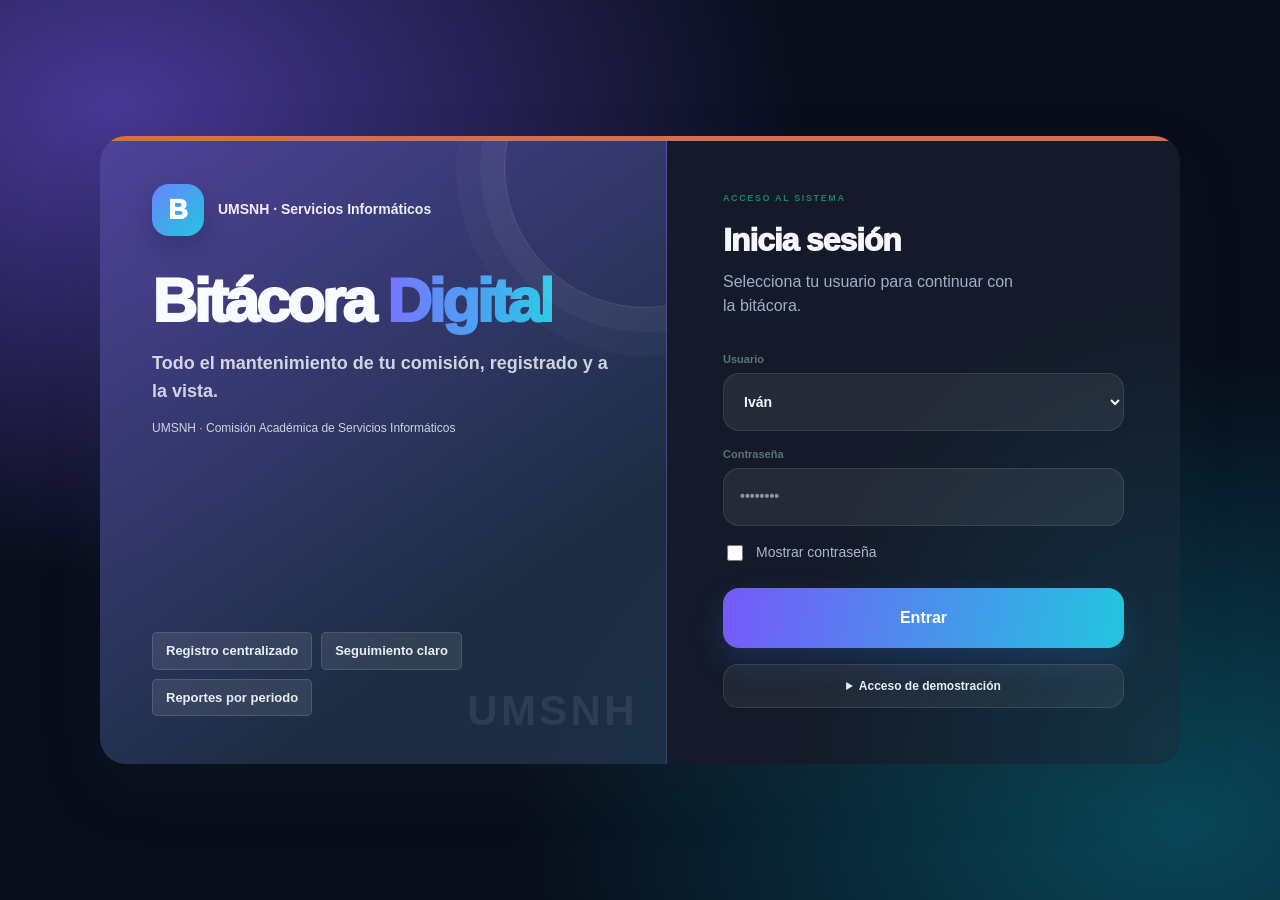
==== index.html @ b4c27573 "Redesign the full mobile dashboard experience Co-authored-by: Copilot <223556219+Copilot@users.norep" ====
<!doctype html>
<html lang="es">
<head>
  <meta charset="utf-8" />
  <meta name="viewport" content="width=device-width, initial-scale=1" />
  <title>Bitácora Digital | Mantenimiento UMSNH</title>
  <meta name="description" content="Registro y seguimiento de actividades de mantenimiento de la UMSNH." />
  <meta name="theme-color" content="#eaf4fc" />
  <link rel="stylesheet" href="./css/simple.css?v=57" />
  <link rel="stylesheet" href="./css/final-ui.css?v=8" />
  <link rel="stylesheet" href="./css/premium-dashboard.css?v=2" />
  <link rel="stylesheet" href="./css/reference-design.css?v=10" />
</head>
<body>
  <a class="skip" href="#main">Saltar al contenido</a>

  <!-- Login simple (local) -->
  <section class="login" id="login" hidden>
    <div class="login-card">
      <div class="login-side">
        <div class="login-brand">
          <span class="login-mark" aria-hidden="true">B</span>
          <span>UMSNH · Servicios Informáticos</span>
        </div>
        <div class="login-title">Bitácora <span>Digital</span></div>
        <div class="login-subtitle">Todo el mantenimiento de tu comisión, registrado y a la vista.</div>
        <div class="login-subnote">UMSNH · Comisión Académica de Servicios Informáticos</div>

        <div class="login-chips" aria-label="Funciones principales">
          <span class="chip">Registro centralizado</span>
          <span class="chip">Seguimiento claro</span>
          <span class="chip">Reportes por periodo</span>
        </div>
        <span class="visually-hidden" id="login-now">—</span>
      </div>

      <div class="login-main">
        <div class="login-main-kicker">Acceso al sistema</div>
        <div class="login-main-title">Inicia sesión</div>
        <div class="login-main-sub">Selecciona tu usuario para continuar con la bitácora.</div>

        <form id="login-form" class="login-form">
          <label class="field">
            <span>Usuario</span>
            <select id="login-user" required>
              <option value="ivan">Iván</option>
              <option value="kevin">Kevin</option>
            </select>
          </label>

          <label class="field">
            <span>Contraseña</span>
            <input type="password" id="login-pass" placeholder="••••••••" required />
          </label>

          <label class="check">
            <input type="checkbox" id="login-show-pass" />
            <span>Mostrar contraseña</span>
          </label>

          <button class="btn" type="submit">Entrar</button>

          <details class="login-hint">
            <summary>Acceso de demostración</summary>
            <div>Contraseña: <code>123456789</code></div>
          </details>
        </form>
      </div>
    </div>
  </section>

  <div id="app" hidden>
    <header class="topbar">
      <div class="topbar-inner">
        <div class="brand">
          <div class="brand-logos--bar" aria-hidden="true">
            <img class="brand-logo brand-logo--umich" src="./assets/logo_umich.png" alt="" />
            <img class="brand-logo brand-logo--fcca" src="./assets/logo_fcca.png" alt="" />
          </div>
          <div class="brand-text">
            <div class="brand-kicker">PLATAFORMA DE SERVICIOS</div>
            <div class="title">Sistema de Bitácora Digital</div>
            <div class="subtitle">UMSNH - Comisión Académica de Servicios Informáticos · FCCA</div>
            <div class="profileline" id="profileline" hidden></div>
          </div>
        </div>

        <nav class="topnav" aria-label="Navegación">
          <button class="navlink is-active" type="button" id="btn-home"><span class="nav-icon" aria-hidden="true">▦</span><span>Dashboard</span></button>
          <button class="navlink" type="button" id="btn-profile"><span class="nav-icon" aria-hidden="true">◉</span><span>Perfil</span></button>
          <button class="navlink" type="button" id="btn-events"><span class="nav-icon" aria-hidden="true">◷</span><span>Eventos</span></button>
        </nav>

        <div class="top-actions">
          <div class="usermenu" id="usermenu" hidden>
            <button class="userchip" type="button" id="userchip" aria-haspopup="true" aria-expanded="false">
              <span class="userchip-dot" aria-hidden="true"></span>
              <span id="username">Usuario</span>
              <span class="userchip-caret" aria-hidden="true">▾</span>
            </button>
            <div class="usermenu-menu" id="usermenu-menu" hidden>
              <div class="usermenu-title" id="usermenu-title">—</div>
              <div class="usermenu-meta" id="usermenu-meta">—</div>
              <button class="btn btn-ghost reports-item" type="button" id="btn-logout">Cerrar sesión</button>
            </div>
          </div>
        </div>
      </div>
    </header>

    <main id="main" class="container">
      <!-- Encabezado para impresión -->
      <section class="print-header" id="print-header" hidden aria-hidden="true"></section>
      <section class="print-footer" id="print-footer" hidden aria-hidden="true"></section>

      <section class="panel">
        <div class="panel-head">
          <div class="section-heading">
            <div>
              <div class="eyebrow">Control de mantenimiento</div>
              <h1 class="section-title">Actividades registradas</h1>
            </div>
            <div class="section-note">Filtra, consulta y prepara tus reportes</div>
          </div>
          <div class="filters filters-compact" aria-label="Filtros de fecha y búsqueda">
            <label class="field">
              <span>Período</span>
              <input type="month" id="filter-month" />
            </label>
            <label class="field">
              <span>Desde</span>
              <input type="date" id="filter-start" />
            </label>
            <label class="field">
              <span>Hasta</span>
              <input type="date" id="filter-end" />
            </label>
            <label class="field field-wide">
              <span>Buscar</span>
              <input type="search" id="filter-q" placeholder="Actividad, equipo, ubicación..." title="Atajo: Ctrl/Cmd + K" />
            </label>
          </div>

          <div class="filter-row">
            <div class="tabs" role="tablist" aria-label="Filtros por estado">
              <button class="tab is-active" type="button" data-status="">
                Todas <span class="tab-count" id="count-all">0</span>
              </button>
              <button class="tab" type="button" data-status="pendiente">
                Pendientes <span class="tab-count" id="count-pend">0</span>
              </button>
              <button class="tab" type="button" data-status="completado">
                Realizadas <span class="tab-count" id="count-done">0</span>
              </button>
            </div>

            <div class="filter-actions" aria-label="Acciones rápidas de filtros">
              <button class="btn btn-ghost" type="button" id="btn-this-month"><span aria-hidden="true">▦</span> Este mes</button>
                <button class="btn btn-ghost" type="button" id="btn-today"><span aria-hidden="true">◷</span> Hoy</button>
                <button class="btn btn-ghost" type="button" id="btn-clear"><span aria-hidden="true">↺</span> Limpiar</button>
            </div>
          </div>

          <div class="summary" id="summary" aria-label="Resumen"></div>
        </div>

        <div class="table-wrap" role="region" aria-label="Listado completo de actividades registradas" tabindex="0">
          <table class="table" id="table">
            <colgroup>
              <col class="col-date" />
              <col class="col-activity" />
              <col class="col-equipment" />
              <col class="col-maintenance" />
              <col class="col-location" />
              <col class="col-area" />
              <col class="col-assigned" />
              <col class="col-created" />
              <col class="col-status" />
              <col class="col-actions" />
            </colgroup>
            <thead>
              <tr>
                <th>Fecha</th>
                <th>Actividad</th>
                <th>Equipo</th>
                <th>Mantenimiento</th>
                <th>Ubicación</th>
                <th>Comisión Académica</th>
                <th>Responsable(s)</th>
                <th>Registró</th>
                <th>Estado</th>
                <th class="th-actions">Acciones</th>
              </tr>
            </thead>
            <tbody id="rows">
              <tr><td colspan="10" class="empty">Sin registros todavía.</td></tr>
            </tbody>
          </table>
        </div>

        <div class="table-footer">
          <span class="results-label" id="results-label" aria-live="polite">0 actividades</span>
          <label class="page-size-control" for="page-size">Mostrar
            <select id="page-size" aria-label="Actividades por página">
              <option value="10">10</option>
              <option value="25">25</option>
              <option value="50">50</option>
            </select>
            por página
          </label>
          <div class="pager" id="pager" aria-label="Paginación"></div>
        </div>
      </section>

      <section class="panel panel-events" aria-label="Próximos eventos">
        <div class="panel-head-compact">
          <div class="panel-title">Próximos eventos</div>
          <div class="panel-actions">
            <button class="btn btn-ghost" type="button" id="btn-event-new">Nuevo evento</button>
          </div>
        </div>
        <div class="events">
          <div class="events-list" id="events-list">
            <div class="events-empty">Sin eventos próximos.</div>
          </div>
          <div class="events-hint">Tip: úsalo para inspecciones programadas, entregas, juntas o mantenimientos.</div>
        </div>
      </section>
    </main>

    <!-- Acciones rápidas (burbuja lateral fija) -->
    <div class="fab" id="fab" aria-label="Acciones rápidas">
      <button class="fab-btn" type="button" id="fab-toggle" aria-haspopup="true" aria-controls="fab-menu" aria-expanded="false">
        Acciones rápidas <span aria-hidden="true">⌄</span>
      </button>
      <div class="fab-menu" id="fab-menu" role="group" aria-label="Atajos para registro e impresión" hidden>
        <div class="fab-menu-head">
          <div>
            <div class="fab-menu-title">Atajos rápidos</div>
            <div class="fab-menu-subtitle">Registro y reportes</div>
          </div>
          <button class="fab-close" type="button" id="fab-close" aria-label="Cerrar acciones rápidas">×</button>
        </div>

        <div class="fab-menu-group">
          <div class="fab-menu-label">REGISTRO</div>
          <div class="fab-action-grid">
            <button class="fab-item fab-item-primary" type="button" id="btn-new"><span class="action-symbol" aria-hidden="true">+</span><span>Nueva actividad</span></button>
            <button class="fab-item" type="button" id="btn-bulk"><span class="action-symbol" aria-hidden="true">≡</span><span>Captura rápida</span></button>
          </div>
        </div>

        <div class="fab-menu-group">
          <div class="fab-menu-label">IMPRIMIR ACTIVIDADES</div>
          <div class="fab-action-grid fab-print-grid">
            <button class="fab-item fab-item-print" type="button" id="btn-print"><span class="action-symbol" aria-hidden="true">▤</span><span>Vertical</span></button>
            <button class="fab-item fab-item-print" type="button" id="btn-print-landscape"><span class="action-symbol" aria-hidden="true">▤</span><span>Horizontal</span></button>
          </div>
        </div>

        <details class="fab-section">
          <summary>Exportar y reportes</summary>
          <div class="fab-section-items">
            <button class="fab-item" type="button" id="btn-export">Excel (.xlsx) · actividades</button>
            <button class="fab-item" type="button" id="btn-export-landscape">Excel (.xlsx) · horizontal</button>
            <button class="fab-item" type="button" id="btn-export-events">Excel (.xlsx) · eventos</button>
            <button class="fab-item" type="button" id="btn-print-events">Imprimir · eventos</button>
          </div>
        </details>
        <details class="fab-section">
          <summary>Respaldo</summary>
          <div class="fab-section-items">
            <button class="fab-item" type="button" id="btn-backup">Descargar respaldo</button>
            <button class="fab-item" type="button" id="btn-restore">Restaurar respaldo</button>
          </div>
        </details>
      </div>
    </div>
    <input type="file" id="backup-file" accept="application/json,.json" hidden />

    <!-- Modal actividad -->
    <dialog class="modal" id="modal">
      <form method="dialog" class="modal-card" id="form">
        <div class="modal-head">
          <div>
            <div class="modal-title" id="modal-title">Nueva actividad</div>
            <div class="modal-sub">Clasifica el mantenimiento como preventivo o correctivo. La impresión respeta tus filtros.</div>
          </div>
          <button class="icon-btn" value="cancel" aria-label="Cerrar">✕</button>
        </div>

        <input type="hidden" id="f-id" />

        <div class="grid">
          <div class="form-section-label field-wide">Actividad</div>
          <label class="field">
            <span>Fecha</span>
            <input type="date" id="f-date" required />
          </label>
          <label class="field">
            <span>Estado</span>
            <select id="f-status">
              <option value="pendiente">Pendiente</option>
              <option value="completado">Realizada</option>
            </select>
          </label>
          <label class="field field-wide">
            <span>Qué se va a hacer</span>
            <textarea id="f-desc" rows="3" placeholder="Ej. Formatear, instalar software o reparar el equipo." required></textarea>
          </label>
          <label class="field field-wide">
            <span>Detalle específico del arreglo (opcional)</span>
            <input type="text" id="f-action-detail" placeholder="Ej. Cambiar disco SSD de 480 GB y configurar Windows." />
          </label>
          <label class="field">
            <span>Tipo de actividad</span>
            <select id="f-equipment-type">
              <option value="Normal">Actividad general</option>
              <option value="Computadora">Computadora</option>
              <option value="Impresora">Impresora</option>
            </select>
          </label>
          <label class="field">
            <span>Tipo de mantenimiento (si aplica)</span>
            <select id="f-maintenance-type">
              <option value="">Sin especificar</option>
              <option value="Preventivo">Preventivo</option>
              <option value="Correctivo">Correctivo</option>
              <option value="Formateo">Formateo</option>
              <option value="Reparación">Reparación</option>
              <option value="Limpieza interna">Limpieza interna</option>
              <option value="Instalación">Instalación</option>
              <option value="Configuración">Configuración</option>
              <option value="Cambio de componente">Cambio de componente</option>
              <option value="Diagnóstico">Diagnóstico</option>
              <option value="Otro arreglo">Otro arreglo</option>
            </select>
          </label>
          <div class="field field-wide form-section-label equipment-field" hidden>Datos del equipo</div>
          <label class="field equipment-field" hidden>
            <span>Número de patrimonio</span>
            <input type="text" id="f-inventory-number" placeholder="Ej. UM-12345" />
          </label>
          <label class="field equipment-field" hidden>
            <span>Número de serie</span>
            <input type="text" id="f-serial-number" placeholder="Ej. ABC123456" />
          </label>
          <label class="field field-wide" hidden>
            <span>Especificar otro arreglo (opcional)</span>
            <input type="text" id="f-maintenance-detail" placeholder="Ej. Cambiar rodillo, ajustar bandeja o reemplazar memoria." />
          </label>
          <div class="field field-wide form-section-label">Ubicación y responsables</div>
          <label class="field">
            <span>Ubicación</span>
            <input type="text" id="f-location" placeholder="Ej. Edificio X · Laboratorio 2" />
          </label>
          <label class="field">
            <span>Comisión Académica</span>
            <input type="text" id="f-area" placeholder="Ej. Comisión Académica de Servicios Informáticos" />
          </label>
          <label class="field field-wide">
            <span>Responsable(s)</span>
            <input type="text" id="f-assigned" placeholder="Ej. Yair / Luis, Gera y Miguel" />
          </label>
        </div>

        <div class="modal-actions">
          <button class="btn btn-ghost" value="cancel" type="button" id="btn-cancel">Cancelar</button>
          <button class="btn btn-danger" type="button" id="btn-delete" hidden>Eliminar</button>
          <button class="btn" type="submit" id="btn-save">Guardar</button>
        </div>
      </form>
    </dialog>

    <!-- Perfil -->
    <dialog class="modal" id="profile-modal">
      <form method="dialog" class="modal-card" id="profile-form">
        <div class="modal-head">
          <div>
            <div class="modal-title">Perfil</div>
            <div class="modal-sub">Se guarda en este navegador (configuración rápida).</div>
          </div>
          <button class="icon-btn" value="cancel" aria-label="Cerrar">✕</button>
        </div>

        <div class="grid">
          <label class="field field-wide">
            <span>Nombre completo</span>
            <input type="text" id="p-fullname" placeholder="Ej. Kevin Hernández García" />
          </label>
          <label class="field field-wide">
            <span>Correo</span>
            <input type="email" id="p-email" placeholder="ej. usuario@umich.mx" />
          </label>
          <label class="field">
            <span>Matrícula</span>
            <input type="text" id="p-matricula" placeholder="Ej. 2211999E" />
          </label>
          <label class="field">
            <span>Comisión Académica / Dependencia</span>
            <input type="text" id="p-area" placeholder="Ej. Comisión Académica de Servicios Informáticos" />
          </label>
          <label class="field field-wide">
            <span>Rol</span>
            <input type="text" id="p-role" disabled />
          </label>
        </div>

        <div class="modal-actions">
          <button class="btn btn-ghost" value="cancel" type="button" id="btn-profile-cancel">Cancelar</button>
          <button class="btn" type="submit" id="btn-profile-save">Guardar</button>
        </div>
      </form>
    </dialog>

    <!-- Evento -->
    <dialog class="modal" id="event-modal">
      <form method="dialog" class="modal-card" id="event-form">
        <div class="modal-head">
          <div>
            <div class="modal-title" id="event-modal-title">Nuevo evento</div>
            <div class="modal-sub">Eventos próximos (juntas, inspecciones, mantenimientos).</div>
          </div>
          <button class="icon-btn" value="cancel" aria-label="Cerrar">✕</button>
        </div>

        <input type="hidden" id="e-id" />

        <div class="grid">
          <label class="field">
            <span>Fecha</span>
            <input type="date" id="e-date" required />
          </label>
          <label class="field field-wide">
            <span>Título</span>
            <input type="text" id="e-title" placeholder="Ej. Inspección de laboratorio 2" required />
          </label>
          <label class="field field-wide">
            <span>Notas</span>
            <textarea id="e-notes" rows="3" placeholder="Opcional"></textarea>
          </label>
        </div>

        <div class="modal-actions">
          <button class="btn btn-ghost" value="cancel" type="button" id="btn-event-cancel">Cancelar</button>
          <button class="btn btn-danger" type="button" id="btn-event-delete" hidden>Eliminar</button>
          <button class="btn" type="submit" id="btn-event-save">Guardar</button>
        </div>
      </form>
    </dialog>

    <!-- Captura masiva desde notas del pizarrón -->
    <dialog class="modal" id="bulk-modal">
      <form method="dialog" class="modal-card" id="bulk-form">
        <div class="modal-head">
          <div>
            <div class="modal-title">Captura rápida</div>
            <div class="modal-sub">Pega una actividad por línea. El texto se conserva tal como fue escrito.</div>
          </div>
          <button class="icon-btn" value="cancel" aria-label="Cerrar">✕</button>
        </div>

        <div class="grid">
          <label class="field">
            <span>Mes de registro</span>
            <input type="month" id="bulk-month" required />
          </label>
          <label class="field">
            <span>Estado inicial</span>
            <select id="bulk-status">
              <option value="pendiente">Pendiente</option>
              <option value="completado">Realizada</option>
            </select>
          </label>
          <label class="field field-wide">
            <span>Actividades</span>
            <textarea id="bulk-text" rows="10" placeholder="Laptop Dell: formateo\nCPU Lenovo: formateo y limpieza\nAntena del AIV 12: revisión" required></textarea>
            <small class="field-help">Las líneas que incluyan “listo” se guardarán como Realizadas automáticamente.</small>
          </label>
        </div>

        <div class="modal-actions">
          <button class="btn btn-ghost" value="cancel" type="button" id="btn-bulk-cancel">Cancelar</button>
          <button class="btn" type="submit">Agregar actividades</button>
        </div>
      </form>
    </dialog>
  </div>

  <script type="module" src="./js/simple.js?v=63"></script>

  <script>
    // Service Worker (opcional)
    (function () {
      try {
        if (!('serviceWorker' in navigator)) return;
        if (location.protocol !== 'http:' && location.protocol !== 'https:') return;
        navigator.serviceWorker.register('./sw.js?v=69').catch(() => {});
      } catch {}
    })();
  </script>
</body>
</html>
---- css/simple.css ----
:root{
  --bg:#0b1220;
  --bg-2:#070c16;
  --surface:rgba(17,24,39,.72);
  --surface-2:rgba(17,24,39,.88);
  --surface-solid:#111827;
  --text:#e5e7eb;
  --muted:#9ca3af;
  --line:rgba(255,255,255,.10);
  --shadow:0 18px 50px rgba(0,0,0,.45);
  --shadow-sm:0 12px 34px rgba(0,0,0,.35);
  --radius:16px;
  --radius-sm:12px;
  --accent:#16a34a;
  --accent-2:#38bdf8;
  --danger:#ef4444;
  --warn:#fbbf24;
  --focus:rgba(56,189,248,.22);
  --font:system-ui,-apple-system,"Segoe UI",Roboto,Arial,sans-serif;
  --logo-h:34px;
}

*{box-sizing:border-box}
[hidden]{display:none!important}
html,body{height:100%}
body{
  margin:0;
  font-family:var(--font);
  color:var(--text);
  line-height:1.35;
  background:
    radial-gradient(circle at 15% 15%, rgba(56,189,248,.18), transparent 45%),
    radial-gradient(circle at 85% 75%, rgba(22,163,74,.18), transparent 50%),
    linear-gradient(140deg, var(--bg-2), var(--bg));
}

a{color:inherit}
code{
  font-family:ui-monospace,SFMono-Regular,Menlo,Monaco,Consolas,"Liberation Mono",monospace;
  font-size:12px;
  padding:1px 6px;
  border-radius:10px;
  border:1px solid var(--line);
  background:rgba(255,255,255,.04);
}

.skip{
  position:absolute;
  left:-9999px;
  top:auto;
  width:1px;height:1px;
  overflow:hidden;
}
.skip:focus{
  left:12px;top:12px;width:auto;height:auto;
  padding:10px 12px;
  border-radius:12px;
  background:rgba(17,24,39,.92);
  border:1px solid var(--line);
  box-shadow:var(--shadow-sm);
  z-index:999;
}

/* -------- Login (estilo imagen 1) -------- */
.login{
  min-height:100vh;
  display:grid;
  place-items:center;
  padding:24px;
}
.login-card{
  width:min(980px,100%);
  background:rgba(17,24,39,.62);
  border:1px solid rgba(255,255,255,.10);
  border-radius:18px;
  box-shadow:var(--shadow);
  overflow:hidden;
  display:grid;
  grid-template-columns: 1.05fr .95fr;
  backdrop-filter: blur(14px);
}
.login-side{
  padding:24px 24px 20px;
  border-right:1px solid rgba(255,255,255,.08);
  background:linear-gradient(180deg, rgba(17,24,39,.55), rgba(15,23,42,.38));
}
.login-title{
  font-size:20px;
  font-weight:950;
  letter-spacing:.01em;
}
.login-subtitle{
  margin-top:6px;
  color:rgba(229,231,235,.90);
  font-weight:800;
  font-size:12px;
}
.login-subnote{
  margin-top:10px;
  color:var(--muted);
  font-size:12px;
}
.login-chips{margin-top:14px;display:flex;flex-wrap:wrap;gap:10px}
.chip{
  display:inline-flex;align-items:center;
  padding:7px 10px;
  border-radius:999px;
  border:1px solid rgba(255,255,255,.12);
  background:rgba(0,0,0,.12);
  font-size:12px;
  font-weight:850;
  color:rgba(229,231,235,.92);
  white-space:nowrap;
}
.chip-muted{color:var(--muted);font-weight:750;background:rgba(0,0,0,.10)}
.login-bullets{
  margin:16px 0 0;
  padding:0 0 0 18px;
  color:rgba(229,231,235,.92);
  font-size:12px;
  line-height:1.55;
}
.login-bullets li{margin:7px 0}

.login-main{
  padding:24px;
  background:rgba(15,23,42,.35);
}
.login-main-title{font-weight:950;font-size:14px}
.login-main-sub{margin-top:6px;color:var(--muted);font-size:12px}

/* -------- Fields / Buttons -------- */
.field{display:grid;gap:7px;font-size:12px;color:rgba(229,231,235,.80)}
.field-wide{grid-column:span 2}
.form-section-label{
  padding:12px 0 2px;
  border-bottom:1px solid rgba(255,255,255,.10);
  color:var(--text);
  font-size:11px;
  font-weight:950;
  letter-spacing:.08em;
  text-transform:uppercase;
}
.activity-detail{margin-top:5px;color:var(--muted);font-size:11px;line-height:1.35}
.field input,.field select,.field textarea{
  font-size:14px;
  color:var(--text);
  background:rgba(17,24,39,.60);
  border:1px solid rgba(255,255,255,.10);
  border-radius:12px;
  padding:10px 12px;
  outline:none;
}
.field textarea{resize:vertical;min-height:84px}
.field input:focus,.field select:focus,.field textarea:focus{
  border-color:rgba(56,189,248,.45);
  box-shadow:0 0 0 4px var(--focus);
}

.btn{
  display:inline-flex;
  align-items:center;
  justify-content:center;
  gap:10px;
  border:1px solid rgba(22,163,74,.35);
  background:linear-gradient(180deg, rgba(22,163,74,.28), rgba(22,163,74,.16));
  color:var(--text);
  font-size:14px;
  padding:10px 12px;
  border-radius:12px;
  font-weight:900;
  cursor:pointer;
  transition:transform 120ms ease, filter 160ms ease, box-shadow 160ms ease, border-color 160ms ease;
  box-shadow:0 12px 26px rgba(0,0,0,.22);
}
.btn:hover{
  filter:brightness(1.05);
  box-shadow:0 16px 34px rgba(0,0,0,.28);
  border-color:rgba(56,189,248,.22);
}
.btn:active{transform:translateY(1px)}
.btn:focus-visible{outline:none;box-shadow:0 0 0 4px var(--focus), 0 16px 34px rgba(0,0,0,.28)}

.btn-ghost{
  background:rgba(255,255,255,.04);
  color:rgba(229,231,235,.92);
  border:1px solid rgba(255,255,255,.10);
  box-shadow:none;
}
.btn-ghost:hover{filter:none;background:rgba(255,255,255,.07);border-color:rgba(255,255,255,.16)}
.btn-danger{
  border-color:rgba(239,68,68,.35);
  background:linear-gradient(180deg, rgba(239,68,68,.22), rgba(239,68,68,.12));
}
.btn-danger:hover{filter:brightness(1.03)}

.check{
  display:inline-flex;
  align-items:center;
  gap:10px;
  font-size:12px;
  color:rgba(229,231,235,.86);
  user-select:none;
}
.check input{width:16px;height:16px;accent-color:var(--accent)}

.login-form{margin-top:14px;display:grid;gap:12px}
.login-form .btn{width:100%}
.login-hint{margin:0;color:var(--muted);font-size:12px}
.login-hint summary{cursor:pointer;font-weight:900;color:rgba(229,231,235,.80)}
.login-hint summary:hover{color:var(--text)}
.login-hint div{margin-top:8px}

/* -------- App (estilo imagen 2) -------- */
.topbar{
  position:sticky;
  top:0;
  z-index:10;
  background:rgba(17,24,39,.86);
  border-bottom:1px solid rgba(255,255,255,.10);
  backdrop-filter: blur(12px);
}
.topbar-inner{
  width:min(1200px, calc(100% - 28px));
  margin:0 auto;
  padding:14px 0;
  display:grid;
  grid-template-columns:auto 1fr auto;
  align-items:center;
  gap:18px;
}
.brand{
  display:flex;
  align-items:center;
  gap:12px;
  min-width:0;
  max-width:520px;
}
.brand-logos--bar{display:flex;align-items:center;gap:10px}
.brand-logo{height:var(--logo-h);width:auto;object-fit:contain;display:block;filter:drop-shadow(0 10px 24px rgba(0,0,0,.28))}
.brand-logo--umich{max-width:98px}
.brand-logo--fcca{max-width:140px}
.brand-text{min-width:0}
.title{font-weight:950;letter-spacing:.01em}
.subtitle{margin-top:2px;color:var(--muted);font-size:12px}
.profileline{
  margin-top:8px;
  color:rgba(229,231,235,.92);
  font-size:12px;
  display:flex;
  gap:8px;
  flex-wrap:wrap;
  padding:8px 10px;
  border-radius:12px;
  border:1px solid rgba(255,255,255,.10);
  background:rgba(0,0,0,.14);
}
.profileline b{color:var(--text)}

.top-actions{display:flex;gap:10px;flex-wrap:wrap;justify-content:flex-end;align-items:center}
.top-actions .btn{height:40px;padding:8px 12px}
.topnav{
  flex:1;
  display:flex;
  justify-content:center;
  align-items:center;
  gap:16px;
  min-width:260px;
  flex-wrap:wrap;
}
.navlink{
  appearance:none;
  border:1px solid transparent;
  background:transparent;
  color:rgba(229,231,235,.86);
  font-weight:900;
  font-size:13px;
  padding:8px 10px;
  border-radius:12px;
  cursor:pointer;
  transition: background 160ms ease, border-color 160ms ease, color 160ms ease;
}
.navlink:hover{
  background:rgba(255,255,255,.06);
  border-color:rgba(255,255,255,.10);
  color:rgba(229,231,235,.98);
}
.navlink.is-active{
  background:rgba(22,163,74,.14);
  border-color:rgba(22,163,74,.30);
  color:rgba(229,231,235,.98);
}
.navreports{position:relative;display:inline-flex;align-items:center}
.navbtn{
  display:inline-flex;
  align-items:center;
  justify-content:center;
  gap:10px;
  height:38px;
  padding:0 12px;
  border-radius:12px;
  font-weight:950;
  font-size:13px;
  cursor:pointer;
  transition:transform 120ms ease, filter 160ms ease, background 160ms ease, border-color 160ms ease, box-shadow 160ms ease;
  user-select:none;
}
.navbtn:active{transform:translateY(1px)}
.navbtn-primary{
  border:1px solid rgba(22,163,74,.40);
  background:linear-gradient(180deg, rgba(22,163,74,.34), rgba(22,163,74,.18));
  color:rgba(229,231,235,.98);
  box-shadow:0 12px 26px rgba(0,0,0,.22);
}
.navbtn-primary:hover{
  filter:brightness(1.05);
  border-color:rgba(56,189,248,.22);
  box-shadow:0 16px 34px rgba(0,0,0,.28);
}
.navbtn-ghost{
  border:1px solid rgba(255,255,255,.12);
  background:rgba(255,255,255,.05);
  color:rgba(229,231,235,.92);
  box-shadow:none;
}
.navbtn-ghost:hover{background:rgba(255,255,255,.08);border-color:rgba(255,255,255,.18)}
.reports-menu{
  position:absolute;
  top:calc(100% + 10px);
  left:50%;
  transform:translateX(-50%);
  min-width:220px;
  border-radius:14px;
  border:1px solid rgba(255,255,255,.12);
  background:rgba(17,24,39,.92);
  box-shadow:var(--shadow);
  padding:10px;
  display:grid;
  gap:10px;
  z-index:20;
}
.reports-item{width:100%;justify-content:center}
.userchip{
  display:inline-flex;
  align-items:center;
  gap:8px;
  padding:8px 10px;
  border-radius:12px;
  border:1px solid rgba(255,255,255,.10);
  background:rgba(255,255,255,.04);
  font-weight:900;
}
.userchip-caret{opacity:.75;font-weight:900}
.usermenu{position:relative;display:inline-flex;align-items:center}
.usermenu-menu{
  position:absolute;
  top:calc(100% + 10px);
  right:0;
  min-width: 320px;
  border-radius:14px;
  border:1px solid rgba(255,255,255,.12);
  background:rgba(17,24,39,.92);
  box-shadow:var(--shadow);
  padding:12px;
  display:grid;
  gap:10px;
  z-index: 30;
}
.usermenu-title{font-weight:950}
.usermenu-meta{color:var(--muted);font-size:12px;line-height:1.45}
.userchip-dot{
  width:10px;height:10px;border-radius:999px;
  background:rgba(22,163,74,.92);
  box-shadow:0 0 0 4px rgba(22,163,74,.14);
}

/* -------- Burbuja lateral -------- */
.fab{
  position:fixed;
  right:18px;
  top:50%;
  transform:translateY(-50%);
  z-index:40;
  display:flex;
  flex-direction:column;
  align-items:flex-end;
  gap:10px;
}
.fab-btn{
  border:1px solid rgba(56,189,248,.22);
  background:rgba(17,24,39,.88);
  backdrop-filter: blur(12px);
  color:rgba(229,231,235,.96);
  border-radius:999px;
  padding:10px 14px;
  font-weight:950;
  cursor:pointer;
  box-shadow:var(--shadow-sm);
}
.fab-btn:hover{background:rgba(17,24,39,.94)}
.fab-menu{
  width:260px;
  border-radius:16px;
  border:1px solid rgba(255,255,255,.12);
  background:rgba(17,24,39,.92);
  box-shadow:var(--shadow);
  padding:12px;
  display:grid;
  gap:10px;
}
.fab-item{
  width:100%;
  display:flex;
  align-items:center;
  justify-content:center;
  gap:10px;
  border-radius:12px;
  padding:10px 12px;
  border:1px solid rgba(255,255,255,.12);
  background:rgba(255,255,255,.05);
  color:rgba(229,231,235,.92);
  font-weight:950;
  cursor:pointer;
}
.fab-item:hover{background:rgba(255,255,255,.08);border-color:rgba(255,255,255,.18)}
.fab-item-primary{
  border-color:rgba(22,163,74,.40);
  background:linear-gradient(180deg, rgba(22,163,74,.34), rgba(22,163,74,.18));
}
.fab-item-primary:hover{filter:brightness(1.05);border-color:rgba(56,189,248,.22)}
.fab-sep{height:1px;background:rgba(255,255,255,.10);margin:2px 0}
.fab-group{color:var(--muted);font-size:12px;font-weight:900;letter-spacing:.02em}

.container{
  width:min(1200px, calc(100% - 28px));
  margin:16px auto 56px;
}

.panel{
  border:1px solid rgba(255,255,255,.10);
  border-radius:var(--radius);
  background:rgba(17,24,39,.72);
  box-shadow:var(--shadow-sm);
  overflow:hidden;
  backdrop-filter: blur(10px);
}
.panel-head{
  padding:14px;
  border-bottom:1px solid rgba(255,255,255,.10);
  background:linear-gradient(180deg, rgba(17,24,39,.82), rgba(17,24,39,.62));
}
.section-heading{
  display:flex;
  align-items:flex-end;
  justify-content:space-between;
  gap:16px;
  margin-bottom:16px;
}
.eyebrow{
  color:rgba(56,189,248,.92);
  font-size:10px;
  font-weight:950;
  letter-spacing:.12em;
  text-transform:uppercase;
}
.section-title{margin:4px 0 0;font-size:20px;line-height:1.15;letter-spacing:0}
.section-note{color:var(--muted);font-size:12px;text-align:right}
.panel-head-compact{
  display:flex;
  align-items:center;
  justify-content:space-between;
  gap:12px;
  padding:12px 14px;
  border-bottom:1px solid rgba(255,255,255,.10);
  background:linear-gradient(180deg, rgba(17,24,39,.82), rgba(17,24,39,.62));
}
.panel-title{font-weight:950}
.panel-actions{display:flex;gap:10px;flex-wrap:wrap;justify-content:flex-end}

.tabs{display:flex;gap:10px;flex-wrap:wrap}
.tab{
  border:1px solid rgba(255,255,255,.10);
  background:rgba(255,255,255,.04);
  color:rgba(229,231,235,.92);
  padding:8px 10px;
  border-radius:999px;
  font-weight:900;
  cursor:pointer;
  display:inline-flex;
  align-items:center;
  gap:8px;
}
.tab:hover{background:rgba(255,255,255,.07);border-color:rgba(255,255,255,.16)}
.tab.is-active{
  border-color:rgba(22,163,74,.35);
  background:rgba(22,163,74,.14);
}
.tab-count{
  display:inline-flex;align-items:center;justify-content:center;
  min-width:26px;height:20px;padding:0 8px;
  border-radius:999px;
  border:1px solid rgba(255,255,255,.14);
  background:rgba(0,0,0,.14);
  font-size:12px;
  font-weight:950;
}

.filters{
  margin-top:12px;
  display:grid;
  grid-template-columns:repeat(4, minmax(0,1fr));
  gap:10px;
}
.filters-compact{
  border:1px solid rgba(255,255,255,.10);
  background:rgba(255,255,255,.03);
  border-radius:14px;
  padding:12px;
}
.filter-row{
  margin-top:12px;
  display:flex;
  gap:12px;
  align-items:center;
  justify-content:space-between;
  flex-wrap:wrap;
}
.filter-actions{
  margin-top:0;
  display:flex;
  gap:10px;
  justify-content:flex-end;
  flex-wrap:wrap;
}

.summary{
  margin-top:12px;
  display:grid;
  grid-template-columns:repeat(3, minmax(0,1fr));
  gap:10px;
}
.summary-card{
  border:1px solid rgba(255,255,255,.10);
  background:rgba(255,255,255,.04);
  border-radius:14px;
  padding:10px 12px;
}
.summary-big{
  margin-top:6px;
  font-size:34px;
  font-weight:980;
  letter-spacing:.01em;
  line-height:1.05;
}
.summary-row{
  margin-top:10px;
  display:flex;
  gap:10px;
  flex-wrap:wrap;
  align-items:center;
}
.mini{
  display:inline-flex;
  align-items:center;
  gap:8px;
  padding:6px 10px;
  border-radius:999px;
  border:1px solid rgba(255,255,255,.12);
  background:rgba(0,0,0,.14);
  font-size:12px;
  font-weight:900;
  color:rgba(229,231,235,.90);
  white-space:nowrap;
}
.mini-dot{width:10px;height:10px;border-radius:999px;background:rgba(22,163,74,.95);box-shadow:0 0 0 4px rgba(22,163,74,.12)}
.mini-dot.warn{background:rgba(251,191,36,.95);box-shadow:0 0 0 4px rgba(251,191,36,.12)}
.summary-k{font-size:12px;color:var(--muted)}
.summary-v{margin-top:6px;font-size:18px;font-weight:950;letter-spacing:.01em}
.summary-v.small{font-size:13px;font-weight:800;color:rgba(229,231,235,.86)}
.summary-pill{
  display:inline-flex;align-items:center;gap:8px;
  padding:5px 10px;border-radius:999px;
  border:1px solid rgba(255,255,255,.12);
  background:rgba(0,0,0,.14);
  font-size:12px;font-weight:900;
  margin-top:6px;
  white-space:nowrap;
}
.summary-dot{width:10px;height:10px;border-radius:999px;background:rgba(22,163,74,.95);box-shadow:0 0 0 4px rgba(22,163,74,.12)}
.summary-dot.warn{background:rgba(251,191,36,.95);box-shadow:0 0 0 4px rgba(251,191,36,.12)}

.donut-wrap{display:flex;gap:14px;align-items:center;margin-top:10px;flex-wrap:wrap}
.donut{
  --done: 50;
  width:74px;height:74px;border-radius:999px;
  background: conic-gradient(rgba(22,163,74,.90) calc(var(--done)*1%), rgba(251,191,36,.92) 0);
  display:grid;place-items:center;
  box-shadow: inset 0 0 0 10px rgba(0,0,0,.16);
  border:1px solid rgba(255,255,255,.10);
}
.donut-center{
  width:42px;height:42px;border-radius:999px;
  background:rgba(17,24,39,.92);
  border:1px solid rgba(255,255,255,.10);
}
.analysis{
  margin-top:10px;
  color:rgba(229,231,235,.90);
  font-size:12px;
  line-height:1.5;
}
.analysis b{color:var(--text)}

.table-wrap{overflow:auto}
.table{width:100%;border-collapse:collapse;min-width:980px;table-layout:fixed}
.table th,.table td{
  padding:12px 12px;
  border-bottom:1px solid rgba(255,255,255,.10);
  vertical-align:top;
  overflow-wrap:anywhere;
}
.table th{
  text-align:left;
  font-size:12px;
  color:rgba(229,231,235,.78);
  background:rgba(17,24,39,.92);
  position:sticky;
  top:0;
  z-index:2;
}
.table tbody tr:nth-child(even){background:rgba(255,255,255,.02)}
.table tbody tr:hover{background:rgba(22,163,74,.06)}
.th-actions{text-align:right}
.row-actions{display:flex;gap:8px;justify-content:flex-end;flex-wrap:wrap}
.empty{padding:22px 12px;text-align:center;color:var(--muted)}

.badge{
  display:inline-flex;align-items:center;gap:6px;
  padding:4px 10px;border-radius:999px;
  border:1px solid rgba(255,255,255,.12);
  background:rgba(0,0,0,.14);
  font-size:12px;
  font-weight:950;
}
.badge.ok{border-color:rgba(22,163,74,.30);background:rgba(22,163,74,.12)}
.badge.todo{border-color:rgba(251,191,36,.30);background:rgba(251,191,36,.14)}

.pager{
  padding:12px 14px;
  border-top:1px solid rgba(255,255,255,.10);
  display:flex;
  justify-content:flex-end;
  gap:8px;
  flex-wrap:wrap;
  background:rgba(17,24,39,.62);
}
.pager .pbtn{
  border:1px solid rgba(255,255,255,.10);
  background:rgba(255,255,255,.04);
  color:rgba(229,231,235,.90);
  border-radius:10px;
  padding:8px 10px;
  font-weight:900;
  cursor:pointer;
}
.pager .pbtn:hover{background:rgba(255,255,255,.07);border-color:rgba(255,255,255,.16)}
.pager .pbtn.is-active{
  background:rgba(22,163,74,.14);
  border-color:rgba(22,163,74,.30);
}
.pager .pbtn[disabled]{opacity:.45;cursor:not-allowed}

/* -------- Modals -------- */
.modal::backdrop{background:rgba(0,0,0,.58)}
.modal{border:none;padding:0;background:transparent}
.modal-card{
  width:min(880px,92vw);
  border-radius:18px;
  border:1px solid rgba(255,255,255,.12);
  background:rgba(17,24,39,.92);
  box-shadow:var(--shadow);
  overflow:hidden;
}
.modal-head{
  display:flex;
  align-items:flex-start;
  justify-content:space-between;
  gap:10px;
  padding:14px;
  border-bottom:1px solid rgba(255,255,255,.10);
  background:rgba(17,24,39,.82);
}
.modal-title{font-weight:950}
.modal-sub{font-size:12px;color:var(--muted);margin-top:4px}
.icon-btn{
  width:40px;height:40px;border-radius:12px;
  border:1px solid rgba(255,255,255,.12);
  background:rgba(255,255,255,.04);
  color:var(--text);
  cursor:pointer;
}
.icon-btn:hover{background:rgba(255,255,255,.07)}

.grid{
  padding:14px;
  display:grid;
  grid-template-columns:repeat(2,minmax(0,1fr));
  gap:12px;
}
.modal-actions{
  padding:12px 14px 14px;
  display:flex;
  justify-content:flex-end;
  gap:10px;
  border-top:1px solid rgba(255,255,255,.10);
  background:rgba(17,24,39,.72);
}

/* -------- Toast -------- */
.toast{
  position:fixed;
  left:50%;
  bottom:18px;
  transform:translateX(-50%);
  padding:10px 12px;
  border-radius:12px;
  border:1px solid rgba(255,255,255,.14);
  background:rgba(17,24,39,.90);
  color:var(--text);
  box-shadow:var(--shadow-sm);
  opacity:0;
  pointer-events:none;
  transition:opacity 180ms ease, transform 180ms ease;
}
.toast.is-show{opacity:1;transform:translateX(-50%) translateY(-4px)}

/* -------- Events -------- */
.panel-events{margin-top:14px}
.events{padding:12px 14px 14px}
.events-list{display:grid;gap:10px}
.event-item{
  display:grid;
  grid-template-columns:110px 1fr auto;
  gap:10px;
  padding:10px 12px;
  border-radius:12px;
  border:1px solid rgba(255,255,255,.10);
  background:rgba(255,255,255,.03);
}
.event-date{font-weight:950}
.event-meta{color:var(--muted);font-size:12px;margin-top:2px}
.event-title{font-weight:950}
.event-actions{display:flex;gap:8px;justify-content:flex-end;flex-wrap:wrap}
.events-empty{color:var(--muted);font-size:13px;padding:8px 2px}
.events-hint{margin-top:10px;color:var(--muted);font-size:12px}

/* -------- Print -------- */
.print-header,.print-footer{display:none}
@media print{
  @page{margin:12mm}
  *{-webkit-print-color-adjust:exact;print-color-adjust:exact}
  body{background:#fff;color:#111}
  #app{min-height:0;background:#fff!important;color:#111}
  .topbar,.filters,.filter-actions,.tabs,.row-actions,#btn-new,#btn-export,#btn-print,#btn-clear,#btn-today,#btn-this-month,.toast,.panel-events,.summary,.pager,.table-footer,.fab{display:none!important}
  .panel{border:none;box-shadow:none;background:#fff}
  .container{width:auto;margin:0}
  .table-wrap{overflow:visible}
  .table{min-width:auto}
  .print-header,.print-footer{display:block!important}
  .print-header{margin:0 0 10mm 0}
  .print-footer{margin:10mm 0 0 0}
  .print-header-row{break-inside:avoid;page-break-inside:avoid}
  .print-header-row{display:flex;justify-content:space-between;gap:10mm;align-items:flex-start}
  .print-header-left{display:flex;gap:10px;align-items:flex-start}
  .print-header-title{font-weight:800;font-size:13px;margin-bottom:2px}
  .print-header-meta{font-size:10.5px;color:#222;line-height:1.35}
  .print-tags{display:flex;flex-wrap:wrap;gap:6px;justify-content:flex-end;max-width:70mm}
  .tag{display:inline-flex;align-items:center;padding:4px 8px;border:1px solid #cfcfcf;border-radius:999px;font-size:10px;background:#f6f6f6;color:#111}
  .print-footer-grid{display:grid;grid-template-columns:1fr 1fr;gap:10mm;margin-top:8mm}
  .print-footer{break-inside:avoid;page-break-inside:avoid}
  .sig{border:1px dashed #bdbdbd;border-radius:10px;padding:10px 12px}
  .sig-line{margin-top:24px;border-top:2px solid #111;padding-top:6px;font-weight:700}
  .sig-meta{margin-top:6px;font-size:10px;color:#222;line-height:1.35}

  .table{border-collapse:collapse}
  .table th,.table td{border:1px solid #d7d7d7}
  .table th{position:static;color:#111;background:#f2f2f2;font-size:10px;padding:6px 8px;text-transform:uppercase;letter-spacing:.03em}
  .table td{font-size:10.5px;padding:6px 8px;vertical-align:top}
  .table tbody tr:nth-child(even){background:#fafafa}
  thead{display:table-header-group}
  tr{break-inside:avoid;page-break-inside:avoid}
  body.print-without-equipment .table th:nth-child(3),
  body.print-without-equipment .table td:nth-child(3){display:none}

  /* Horizontal: un poco más compacto para que quepa bien */
  body.print-landscape .print-header-row{gap:6mm}
  body.print-landscape .print-tags{max-width:95mm}
  body.print-landscape .tag{font-size:9.5px}
  body.print-landscape .table th{font-size:9.5px}
  body.print-landscape .table td{font-size:10px}
}

/* -------- Responsive -------- */
@media (max-width: 920px){
  .login-card{grid-template-columns:1fr}
  .login-side{border-right:none;border-bottom:1px solid rgba(255,255,255,.10)}
}
@media (max-width: 880px){
  .filters{grid-template-columns:repeat(2,minmax(0,1fr))}
  .field-wide{grid-column:span 2}
  .filter-actions{justify-content:stretch}
  .filter-actions .btn{flex:1}
  .grid{grid-template-columns:1fr}
  .summary{grid-template-columns:repeat(2,minmax(0,1fr))}
  .table{min-width:840px}
}
@media (max-width: 640px){
  .topbar-inner,.container{width:calc(100% - 18px)}
  .summary{grid-template-columns:1fr}
  :root{--logo-h:30px}
  .top-actions .btn{height:38px;padding:8px 10px}
  .topnav{justify-content:flex-start;gap:10px}
  .topbar-inner{display:flex;flex-direction:column;align-items:stretch}
  .brand{max-width:none}
  .section-heading{align-items:flex-start;flex-direction:column;gap:6px}
  .section-note{text-align:left}
}

/* -------- Refresh visual -------- */
:root{
  --bg:#eef3f5;
  --bg-2:#dfe8eb;
  --surface:rgba(255,255,255,.88);
  --surface-2:#ffffff;
  --surface-solid:#ffffff;
  --text:#17252b;
  --muted:#60747b;
  --line:#d7e1e4;
  --shadow:0 20px 55px rgba(28,55,64,.14);
  --shadow-sm:0 8px 24px rgba(28,55,64,.09);
  --radius:14px;
  --radius-sm:10px;
  --accent:#087f8c;
  --accent-2:#e07a35;
  --focus:rgba(8,127,140,.18);
  --font:"Trebuchet MS","Segoe UI",sans-serif;
}
body{
  background:
    linear-gradient(135deg,rgba(255,255,255,.72),transparent 42%),
    radial-gradient(circle at 90% 8%,rgba(224,122,53,.13),transparent 30%),
    linear-gradient(145deg,var(--bg-2),var(--bg));
}
.topbar{
  background:rgba(255,255,255,.86);
  border-bottom:1px solid var(--line);
  box-shadow:0 4px 18px rgba(28,55,64,.07);
}
.topbar-inner{padding:12px 0}
.brand-text .title{color:var(--text);font-size:16px;font-weight:950}
.brand-text .subtitle{color:var(--muted);font-size:11px}
.navlink,.userchip{color:var(--text);border-color:var(--line);background:rgba(255,255,255,.7)}
.navlink:hover,.navlink.is-active{color:var(--accent);background:#e8f4f4;border-color:#b9dfe1}
.userchip-dot{background:var(--accent);box-shadow:0 0 0 4px rgba(8,127,140,.13)}
.container{margin-top:24px}
.panel{background:rgba(255,255,255,.86);border-color:rgba(163,184,190,.55);box-shadow:var(--shadow-sm)}
.panel-head,.panel-head-compact{background:rgba(255,255,255,.72);border-color:var(--line)}
.eyebrow{color:var(--accent-2)}
.section-title{color:var(--text);font-family:Georgia,"Times New Roman",serif;font-size:24px}
.section-note{color:var(--muted)}
.filters-compact{background:#f5f8f8;border-color:var(--line)}
.field{color:#526970}
.field input,.field select,.field textarea{color:var(--text);background:#fff;border-color:#cbdadd;border-radius:9px}
.field input::placeholder,.field textarea::placeholder{color:#8b9da2}
.field input:focus,.field select:focus,.field textarea:focus{border-color:var(--accent);box-shadow:0 0 0 4px var(--focus)}
.btn{border-color:#087f8c;background:linear-gradient(180deg,#0b929d,#087f8c);box-shadow:0 7px 16px rgba(8,127,140,.18)}
.btn:hover{filter:brightness(1.04);box-shadow:0 10px 20px rgba(8,127,140,.22)}
.btn-ghost{color:#36545b;background:#fff;border-color:#cbdadd;box-shadow:none}
.btn-ghost:hover{color:var(--accent);background:#eef8f8;border-color:#a9d3d5}
.tab{color:#526970;background:#fff;border-color:var(--line)}
.tab:hover{background:#eef8f8;border-color:#b9dfe1}
.tab.is-active{color:var(--accent);background:#e8f4f4;border-color:#a9d3d5}
.tab-count{background:#f3f7f7;border-color:var(--line)}
.summary-card{background:#fff;border-color:var(--line);box-shadow:0 4px 12px rgba(28,55,64,.04)}
.summary-k{color:var(--muted)}
.summary-v,.summary-big,.panel-title{color:var(--text)}
.table-wrap{background:#fff}
.table{min-width:1120px}
.table th{color:#526970;background:#edf4f4;border-bottom-color:#cbdadd}
.table th,.table td{border-bottom-color:#e1e9eb}
.table tbody tr:nth-child(even){background:#f8fbfb}
.table tbody tr:hover{background:#edf8f7}
.badge.ok{color:#087f8c;background:#e8f6f4;border-color:#b8dfda}
.badge.todo{color:#a85b22;background:#fff2e7;border-color:#f1c8a7}
.pager{background:#f7faf9;border-color:var(--line)}
.pager .pbtn{color:#526970;background:#fff;border-color:var(--line)}
.pager .pbtn.is-active{color:var(--accent);background:#e8f4f4;border-color:#a9d3d5}
.modal::backdrop{background:rgba(18,44,51,.48)}
.modal-card{background:#fff;border-color:#cbdadd;box-shadow:var(--shadow)}
.modal-head{background:#f5f8f8;border-color:var(--line)}
.modal-title{color:var(--text);font-size:16px}
.modal-sub{color:var(--muted)}
.icon-btn{color:#526970;background:#fff;border-color:var(--line)}
.form-section-label{color:var(--accent);border-color:#d6e4e5}
.modal-actions{background:#f7faf9;border-color:var(--line)}
.fab-btn{color:#fff;background:#173e46;border-color:#173e46;box-shadow:0 10px 22px rgba(23,62,70,.24)}
.fab-menu{background:#fff;border-color:var(--line);box-shadow:var(--shadow)}
.fab-item{color:#36545b;background:#f5f8f8;border-color:var(--line)}
.fab-item:hover{color:var(--accent);background:#eaf6f5;border-color:#b9dfe1}
.fab-item-primary{color:#fff;background:linear-gradient(180deg,#0b929d,#087f8c);border-color:#087f8c}
.fab-group{color:var(--muted)}
.event-item{background:#f8fbfb;border-color:var(--line)}
.events-hint,.event-meta{color:var(--muted)}
@media (max-width:640px){
  .container{margin-top:14px}
  .section-title{font-size:21px}
  .panel-head{padding:12px}
  .fab{right:10px}
}

/* -------- Interfaz renovada -------- */
:root{
  --bg:#eef3f6;
  --bg-2:#e3ecef;
  --text:#1b3037;
  --muted:#647980;
  --line:#d9e4e7;
  --accent:#087f8c;
  --accent-2:#d36f35;
  --focus:rgba(8,127,140,.2);
  --shadow:0 24px 70px rgba(22,55,65,.16);
  --shadow-sm:0 10px 30px rgba(22,55,65,.09);
  --radius:18px;
  --radius-sm:12px;
  --font:Inter,"Segoe UI",Roboto,Arial,sans-serif;
}
html{scroll-behavior:smooth;scroll-padding-top:90px}
body{
  min-height:100%;
  color:var(--text);
  background:
    radial-gradient(ellipse at 8% 0%,rgba(8,127,140,.09),transparent 32rem),
    radial-gradient(ellipse at 95% 12%,rgba(211,111,53,.08),transparent 28rem),
    linear-gradient(145deg,#f5f8f9,var(--bg) 58%,#eaf1f3);
}
button,select,input,textarea{font:inherit}
button{transition:background-color .18s ease,border-color .18s ease,color .18s ease,box-shadow .18s ease,transform .18s ease}
button:focus-visible,a:focus-visible,select:focus-visible{outline:3px solid rgba(8,127,140,.32);outline-offset:2px}
.topbar{background:rgba(255,255,255,.9);border-bottom-color:rgba(201,218,222,.8);backdrop-filter:blur(18px)}
.topbar-inner{width:min(1440px,calc(100% - 48px));min-height:78px;padding:10px 0;gap:24px}
.brand{gap:16px}
.brand-logos--bar{padding-right:15px;border-right:1px solid var(--line)}
.brand-logo{filter:none}
.brand-text .title{font-size:16px;letter-spacing:-.025em}
.brand-text .subtitle{margin-top:5px;font-size:11px;line-height:1.45}
.profileline{margin-top:7px;padding:0;border:0;background:none;color:var(--muted);font-size:11px}
.topnav{gap:6px;min-width:0}
.navlink{padding:9px 13px;color:#536b72;font-size:13px}
.navlink.is-active{color:#086b76;background:#e7f4f4;border-color:#c7e5e5}
.userchip{padding:9px 12px;border-radius:999px;background:#f6f9f9;border-color:var(--line);color:var(--text);cursor:pointer}
.userchip:hover{background:#edf6f6;border-color:#b9dfe1}
.container{width:min(1440px,calc(100% - 48px));margin:28px auto 72px}
.panel{border:1px solid rgba(207,222,225,.9);border-radius:var(--radius);background:rgba(255,255,255,.94);box-shadow:var(--shadow-sm);backdrop-filter:blur(12px)}
.panel-head{padding:24px 26px 22px;background:linear-gradient(180deg,#fff,#fbfdfd);border-bottom-color:#e8eff0}
.section-heading{margin-bottom:20px;align-items:center}
.eyebrow{font-size:10px;letter-spacing:.15em}
.section-title{margin-top:7px;font-family:var(--font);font-size:clamp(23px,3vw,30px);font-weight:750;letter-spacing:-.04em}
.section-note{font-size:13px}
.filters-compact{margin-top:0;padding:16px;background:#f7f9fa;border-color:#e4edef;border-radius:14px}
.field{gap:6px;color:#536b72;font-size:12px;font-weight:650}
.field input,.field select,.field textarea{min-height:42px;padding:10px 12px;border-color:#d5e1e4;border-radius:10px;background:#fff;font-size:14px;transition:border-color .18s ease,box-shadow .18s ease}
.field input:hover,.field select:hover,.field textarea:hover{border-color:#aac9ce}
.field input:focus,.field select:focus,.field textarea:focus{border-color:var(--accent);box-shadow:0 0 0 3px var(--focus)}
.filter-row{margin-top:16px}
.tabs{gap:7px}
.tab{min-height:40px;padding:7px 12px;border-color:#e0e9eb;background:#fff;color:#587078;font-size:12px}
.tab.is-active{background:#e8f5f4;color:#087783;border-color:#b9dddf}
.filter-actions .btn{min-height:40px}
.btn{min-height:42px;border-radius:10px;font-size:13px;box-shadow:0 5px 12px rgba(8,127,140,.14)}
.btn:hover{transform:translateY(-1px)}
.btn-ghost{color:#36545b;background:#fff;border-color:#d5e1e4;box-shadow:none}
.btn-ghost:hover{transform:translateY(-1px);color:#087783;background:#f0f8f8;border-color:#b4d9dc;box-shadow:0 5px 12px rgba(28,79,85,.08)}
.summary{margin-top:18px;gap:12px}
.summary-card{min-height:140px;padding:16px;border-color:#e2ebed;border-radius:14px;background:linear-gradient(145deg,#fff,#fbfdfd);box-shadow:0 4px 14px rgba(28,55,64,.035)}
.summary-k{font-size:11px;font-weight:700;letter-spacing:.025em}
.summary-big{font-size:38px;letter-spacing:-.05em}
.summary-v{font-size:17px}
.summary-v.small{color:#526a71}
.mini{color:#36545b;background:#f4f8f8;border-color:#dce7e9}
.donut-center{background:#fff;border-color:#e3ebed}
.donut{width:68px;height:68px}
.analysis{font-size:12px;color:#526a71}
.table-wrap{border-radius:0 0 var(--radius) var(--radius);background:#fff;overflow:auto}
.table{min-width:1180px;border-collapse:separate;border-spacing:0}
.table th{padding:13px 14px;color:#526970;background:#f2f7f7;border-bottom:1px solid #dce7e9;font-size:10px;font-weight:800;letter-spacing:.055em;text-transform:uppercase}
.table td{padding:15px 14px;border-bottom:1px solid #edf1f2;font-size:12px;line-height:1.5;color:#40585f}
.table tbody tr{transition:background-color .16s ease}
.table tbody tr:nth-child(even){background:#fbfcfc}
.table tbody tr:hover{background:#f0f8f7}
.td-date{white-space:nowrap;font-weight:750;color:#34515a!important}
.td-activity{font-size:13px!important;font-weight:700;color:#233b42!important}
.activity-detail{font-size:11px;font-weight:450}
.badge{padding:5px 10px;font-size:11px;white-space:nowrap}
.row-actions{gap:6px}
.row-actions .btn{min-height:34px;padding:6px 9px;font-size:11px}
.table-footer{display:flex;align-items:center;gap:16px;flex-wrap:wrap;padding:13px 18px;border-top:1px solid #e6edef;background:#fbfdfd}
.results-label,.page-size-control{color:var(--muted);font-size:12px;font-weight:600}
.page-size-control{display:flex;align-items:center;gap:7px}
.page-size-control select{padding:6px 8px;border:1px solid var(--line);border-radius:8px;background:white;color:var(--text)}
.pager{flex:1;justify-content:flex-end;padding:0;border:0;background:transparent}
.pager .pbtn{min-width:36px;min-height:36px;border-radius:9px;color:#536b72;background:#fff;border-color:#dce6e8}
.pager .pbtn.is-active{color:#087783;background:#e8f5f4;border-color:#b9dddf}
.panel-events{margin-top:18px;overflow:hidden}
.panel-head-compact{padding:18px 22px;background:#fff;border-bottom-color:#e7eef0}
.panel-title{font-size:16px;letter-spacing:-.02em}
.events{padding:18px 22px 20px}
.event-item{grid-template-columns:120px 1fr auto;gap:16px;padding:15px;border-color:#e2ebed;border-radius:13px;background:#fbfdfd}
.event-item:hover{border-color:#c2dddf;background:#f4fafa}
.event-date{font-size:13px;color:#34515a}
.event-title{font-size:13px}
.events-hint{margin-top:14px}
.fab{right:max(22px,calc((100vw - 1440px)/2));top:auto;bottom:24px;transform:none}
.fab-btn{padding:13px 18px;border:0;background:linear-gradient(135deg,#087f8c,#11616c);box-shadow:0 12px 28px rgba(8,95,105,.3)}
.fab-btn:hover{transform:translateY(-2px);background:linear-gradient(135deg,#07919e,#11616c)}
.fab-menu{max-height:min(75vh,620px);overflow:auto;border-color:#dce7e9;border-radius:16px;background:#fff}
.fab-item{min-height:40px;border-color:#e0e9eb;border-radius:10px;color:#36545b;background:#f8fafa;font-size:12px}
.fab-item-primary{color:#fff;background:linear-gradient(135deg,#0b929d,#087f8c);border-color:#087f8c}
.modal[open]{max-height:none;overflow:visible;margin:auto}
.modal-card{display:flex;flex-direction:column;max-height:calc(100dvh - 32px);overflow:hidden;border-radius:18px}
.modal-head{flex:none;padding:18px 20px;background:rgba(248,251,251,.96)}
.modal-title{font-size:18px;letter-spacing:-.02em}
.grid{flex:1;min-height:0;overflow-y:auto;align-content:start;padding:18px 20px;gap:14px}
.modal-actions{flex:none;padding:14px 20px;background:rgba(248,251,251,.96)}
.toast{z-index:100;bottom:24px;padding:12px 16px;border-color:#cfe0e3;border-radius:12px;background:#153f46;color:#fff;font-size:13px;box-shadow:var(--shadow)}
.login{background:radial-gradient(ellipse at 15% 20%,rgba(8,127,140,.12),transparent 38%),linear-gradient(145deg,#f7f9fa,#e7eff1)}
.login-card{border:1px solid #dce7e9;border-radius:24px;background:#fff;box-shadow:var(--shadow);backdrop-filter:none}
.login-side{padding:42px;background:linear-gradient(145deg,#123f46,#17616a);border:0;color:#fff}
.login-side .login-subtitle,.login-side .login-subnote{color:rgba(255,255,255,.78)}
.login-side .chip{background:rgba(255,255,255,.1);border-color:rgba(255,255,255,.22);color:white}
.login-side .chip-muted{color:rgba(255,255,255,.76)}
.login-side .login-bullets{color:rgba(255,255,255,.9)}
.login-main{padding:42px;background:#fff}
.login-main-title{font-size:21px;letter-spacing:-.03em;color:var(--text)}
.login-main-sub{font-size:13px}
.login-form{gap:15px;margin-top:22px}
.login-hint{padding:12px;border:1px solid #e1eaec;border-radius:10px;background:#f8fafa}
.events-empty{padding:16px 2px}
@media(max-width:1080px){
  .topbar-inner{gap:12px}
  .brand{max-width:420px}
  .topnav{gap:2px}
  .navlink{padding:8px 9px}
  .summary{grid-template-columns:repeat(2,minmax(0,1fr))}
  .summary-card:last-child{grid-column:1/-1}
}
@media(max-width:760px){
  .topbar{position:relative}
  .topbar-inner,.container{width:calc(100% - 28px)}
  .topbar-inner{align-items:flex-start}
  .brand{max-width:none}
  .topnav{width:100%;justify-content:flex-start}
  .top-actions{position:absolute;top:14px;right:14px}
  .container{margin-top:16px}
  .panel-head{padding:18px}
  .section-heading{align-items:flex-start}
  .filters{gap:9px}
  .filter-row{align-items:flex-start}
  .summary{grid-template-columns:1fr}
  .summary-card:last-child{grid-column:auto}
  .table-footer{gap:10px}
  .pager{flex-basis:100%;justify-content:center}
  .fab{right:14px;bottom:14px}
  .fab-menu{width:min(300px,calc(100vw - 28px))}
}
@media(max-width:560px){
  .topbar-inner,.container{width:calc(100% - 20px)}
  .topbar-inner{padding:12px 0;gap:12px}
  .brand-logos--bar{gap:6px;padding-right:9px}
  .brand-logo--umich{max-width:62px}
  .brand-logo--fcca{max-width:82px}
  .brand-text .title{font-size:13px}
  .brand-text .subtitle{max-width:235px;font-size:9px}
  .top-actions{top:12px;right:10px}
  .userchip{gap:5px;padding:7px 8px;font-size:11px}
  .userchip-caret{display:none}
  .topnav{gap:3px}
  .navlink{padding:7px 9px;font-size:11px}
  .section-title{font-size:23px}
  .section-note{text-align:left}
  .filters{grid-template-columns:1fr 1fr}
  .filters .field-wide{grid-column:1/-1}
  .filter-actions{width:100%;gap:6px}
  .filter-actions .btn{padding:8px 7px;font-size:11px}
  .tabs{width:100%;display:grid;grid-template-columns:repeat(3,minmax(0,1fr));gap:5px}
  .tab{justify-content:center;gap:4px;padding:7px 4px;font-size:10px}
  .tab-count{min-width:20px;height:18px;padding:0 5px;font-size:10px}
  .table{min-width:0;width:100%;table-layout:auto}
  .table thead{position:absolute;width:1px;height:1px;overflow:hidden;clip:rect(0,0,0,0);white-space:nowrap}
  .table,.table tbody{display:block}
  .table tbody{padding:10px;}
  .table tbody tr:not(:has(.empty)){display:grid;grid-template-columns:1fr 1fr;margin-bottom:10px;padding:10px;border:1px solid #e2ebed;border-radius:12px;background:#fff!important;box-shadow:0 3px 10px rgba(22,55,65,.04)}
  .table tbody td{display:flex;flex-direction:column;gap:3px;padding:8px 7px;border-bottom:1px solid #eef2f3;font-size:11px!important;overflow-wrap:anywhere}
  .table tbody td::before{content:attr(data-label);color:#73868c;font-size:9px;font-weight:800;letter-spacing:.06em;text-transform:uppercase}
  .table tbody td.td-activity,.table tbody td.td-equipment,.table tbody td.td-actions{grid-column:1/-1}
  .table tbody td.td-actions{border-bottom:0}
  .row-actions{justify-content:flex-start}
  .table tbody tr:has(.empty){display:block}
  .table tbody tr:has(.empty) td{display:block;border:0}
  .table tbody tr:has(.empty) td::before{content:none}
  .table-footer{padding:12px}
  .event-item{grid-template-columns:1fr auto;gap:7px}
  .event-item>div:nth-child(2){grid-column:1/-1;grid-row:2}
  .event-actions{grid-column:2;grid-row:1}
  .events,.panel-head-compact{padding-left:14px;padding-right:14px}
  .modal-card{width:min(560px,calc(100vw - 18px))}
  .grid{padding:14px;gap:12px}
  .login{padding:12px}
  .login-side,.login-main{padding:25px}
}
@media(prefers-reduced-motion:reduce){
  *,*::before,*::after{scroll-behavior:auto!important;animation-duration:.01ms!important;animation-iteration-count:1!important;transition-duration:.01ms!important}
}

/* -------- Ajuste visual: claro, sobrio y operativo -------- */
:root{
  --bg:#f3f6f7;
  --bg-2:#e8eef0;
  --text:#203239;
  --muted:#6b7e84;
  --line:#d9e3e6;
  --accent:#176b63;
  --accent-2:#b35f2b;
  --focus:rgba(23,107,99,.16);
  --shadow:0 14px 34px rgba(31,58,66,.10);
  --shadow-sm:0 5px 16px rgba(31,58,66,.07);
  --radius:10px;
  --radius-sm:8px;
  --font:"Trebuchet MS","Segoe UI",sans-serif;
}
body{
  background:linear-gradient(180deg,#eef3f4 0%,#f7f9fa 48%,#edf2f3 100%);
}
.topbar{
  background:rgba(255,255,255,.96);
  box-shadow:0 1px 0 rgba(31,58,66,.08);
  backdrop-filter:none;
}
.topbar-inner{min-height:72px;padding:9px 0}
.brand{gap:13px}
.brand-logos--bar{padding-right:12px}
.brand-kicker{margin-bottom:2px;color:var(--accent);font-size:9px;font-weight:800;letter-spacing:.14em}
.brand-text .title{font-size:15px;letter-spacing:0}
.brand-text .subtitle{margin-top:3px;font-size:10px}
.navlink{border-radius:8px;font-weight:800}
.navlink.is-active{color:#145f58;background:#eaf4f2;border-color:#c9e2de}
.userchip{border-radius:8px}
.container{margin-top:22px;margin-bottom:56px}
.panel{border-radius:10px;background:#fff;border-color:#dce6e8;box-shadow:var(--shadow-sm);backdrop-filter:none}
.panel-head{padding:20px 22px 18px;background:#fff}
.section-heading{margin-bottom:16px}
.section-title{font-size:25px;font-weight:800;letter-spacing:-.02em}
.eyebrow{color:var(--accent);font-weight:800;letter-spacing:.12em}
.section-note{font-size:12px}
.filters-compact{padding:13px;border-radius:8px;background:#f7f9fa}
.field{font-weight:600}
.field input,.field select,.field textarea{min-height:40px;border-radius:7px}
.btn{min-height:40px;border-radius:7px;padding:9px 13px;background:#176b63;border-color:#176b63;box-shadow:0 3px 8px rgba(23,107,99,.14)}
.btn:hover{box-shadow:0 5px 12px rgba(23,107,99,.18)}
.btn-ghost{color:#3f5b61;background:#fff;border-color:#d1dfe2;box-shadow:none}
.btn-ghost:hover{color:#155f58;background:#f0f7f6;border-color:#b9d9d5;box-shadow:none}
.filter-row{margin-top:13px}
.tabs{gap:6px}
.tab{min-height:38px;border-radius:7px;padding:7px 11px}
.tab.is-active{color:#145f58;background:#eaf4f2;border-color:#c9e2de}
.summary{margin-top:14px;gap:10px}
.summary-card{min-height:120px;padding:14px;border-radius:8px;background:#fbfcfc;box-shadow:none}
.summary-big{font-size:34px}
.table-wrap{border-radius:0 0 10px 10px}
.table th{padding:11px 13px;background:#f3f7f7;color:#536b70}
.table td{padding:13px;color:#445b61}
.table tbody tr:hover{background:#f1f8f7}
.badge{border-radius:6px}
.badge.ok{color:#176b63;background:#eaf5f2;border-color:#c7e1dc}
.badge.todo{color:#9a5a2f;background:#fff4ea;border-color:#f0d0b7}
.table-footer{padding:12px 16px;background:#fafcfc}
.panel-events{margin-top:16px}
.panel-head-compact{padding:16px 20px;background:#fff}
.events{padding:16px 20px 18px}
.event-item{border-radius:8px;padding:13px;background:#fbfcfc}
.fab{right:max(20px,calc((100vw - 1440px)/2));bottom:20px}
.fab-btn{padding:11px 15px;border-radius:8px;background:#203f43;box-shadow:0 8px 18px rgba(32,63,67,.2)}
.fab-menu{border-radius:10px;box-shadow:var(--shadow);padding:10px}
.fab-item{border-radius:7px}
.modal-card{border-radius:12px;box-shadow:var(--shadow)}
.modal-head{padding:16px 18px}
.modal-actions{padding:12px 18px}
.bulk-modal-note{color:var(--muted)}
.field-help{color:var(--muted);font-size:11px;line-height:1.4}
.login-card{border-radius:14px;box-shadow:var(--shadow)}
.login-side{padding:38px;background:linear-gradient(145deg,#164f50,#1c6d67)}
.login-kicker,.login-main-kicker{font-size:10px;font-weight:800;letter-spacing:.14em;text-transform:uppercase}
.login-kicker{color:rgba(255,255,255,.7)}
.login-title{margin-top:8px;font-size:27px;letter-spacing:-.02em}
.login-subtitle{line-height:1.45}
.login-subnote{max-width:360px;line-height:1.5}
.login-bullets{list-style:none;padding:0;margin-top:24px}
.login-bullets li{display:grid;gap:2px;margin:0;padding:12px 0;border-top:1px solid rgba(255,255,255,.16)}
.login-bullets li:last-child{border-bottom:1px solid rgba(255,255,255,.16)}
.login-bullets strong{font-size:12px;color:#fff}
.login-bullets span{font-size:11px;color:rgba(255,255,255,.68)}
.login-main{padding:38px}
.login-main-kicker{color:var(--accent);margin-bottom:8px}
.login-main-title{font-size:25px;letter-spacing:-.03em}
.login-main-sub{max-width:290px;line-height:1.5}
.login-form{margin-top:24px}
.login-form .btn{margin-top:4px}
.login-hint{border-radius:8px}
@media(max-width:560px){
  .panel-head{padding:16px 14px}
  .section-title{font-size:22px}
  .summary-card{min-height:100px}
  .fab{right:12px;bottom:12px}
  .login-side,.login-main{padding:28px 24px}
  .login-title{font-size:24px}
}

/* -------- Panel operativo -------- */
#app .topbar{background:#fff;border-bottom:1px solid #d5e2e4;box-shadow:0 3px 14px rgba(31,58,66,.08)}
#app .topbar-inner{min-height:76px}
#app .brand-logos--bar{border-right-color:#d5e2e4}
#app .brand-kicker{font-size:9px;letter-spacing:.16em}
#app .brand-text .title{font-size:16px;font-weight:850}
#app .topnav{justify-content:flex-start}
#app .navlink{min-height:38px;padding:8px 12px}
#app .navlink.is-active{box-shadow:inset 0 -2px 0 var(--accent)}
#app .container{margin-top:26px}
#app .panel{box-shadow:0 6px 20px rgba(31,58,66,.07)}
#app .panel-head{padding:22px 24px 20px}
#app .section-heading{align-items:flex-start}
#app .section-title{font-size:27px;letter-spacing:-.03em}
#app .section-note{max-width:240px;line-height:1.45}
#app .filters-compact{box-shadow:inset 0 1px 0 #fff}
#app .filter-row{padding-top:2px}
#app .tab{font-weight:800}
#app .summary-card{border-top:3px solid #dceae8}
#app .summary-card:first-child{border-top-color:var(--accent)}
#app .summary-card:nth-child(2){border-top-color:#d39a72}
#app .summary-card:nth-child(3){border-top-color:#94aeb2}
#app .summary-k{font-weight:800;color:#5d7378}
#app .table th{position:sticky;top:0;box-shadow:0 1px 0 #dce7e9}
#app .table tbody tr{transition:background-color .16s ease,box-shadow .16s ease}
#app .table tbody tr:hover{box-shadow:inset 3px 0 0 var(--accent)}
#app .table-footer{min-height:56px}
#app .panel-events{box-shadow:0 5px 16px rgba(31,58,66,.05)}
#app .panel-head-compact{background:#f8fbfb}
#app .event-item{transition:border-color .16s ease,background-color .16s ease}
#app .fab-btn{font-weight:850;letter-spacing:.01em}
#app .fab-item-primary{background:#176b63;border-color:#176b63}
#app .fab-menu{width:288px;padding:12px;background:#fff}
#app .fab-group{padding:4px 3px 0;color:#176b63;font-size:10px;letter-spacing:.1em;text-transform:uppercase}
#app .fab-item{justify-content:flex-start;padding:10px 12px;background:#f8fbfb;font-weight:750}
#app .fab-item:hover{transform:translateX(2px)}
#app .panel-events .panel-title{display:flex;align-items:center;gap:8px}
#app .panel-events .panel-title::before{content:"";width:8px;height:8px;border-radius:50%;background:#d39a72;box-shadow:0 0 0 4px #fbefe7}
#app .panel-events .events-hint{padding:10px 12px;border-left:3px solid #d39a72;background:#fff8f3;border-radius:0 6px 6px 0}
#app .modal-card .modal-actions .btn{min-width:112px}
@media(max-width:760px){
  #app .topbar-inner{min-height:0}
  #app .container{margin-top:16px}
  #app .section-title{font-size:23px}
}

/* -------- Sistema visual unificado de la app -------- */
#app{
  --app-ink:#20353a;
  --app-muted:#667b80;
  --app-line:#dce7e8;
  --app-soft:#f3f7f6;
  --app-soft-2:#e9f2f0;
  --app-primary:#176b63;
  --app-primary-dark:#12564f;
  --app-warn:#b86d35;
  --app-warn-soft:#fff4ea;
  color:var(--app-ink);
}
#app .topbar{background:#fff;border-bottom:1px solid var(--app-line);box-shadow:0 2px 12px rgba(32,53,58,.06)}
#app .topbar-inner{width:min(1320px,calc(100% - 40px));min-height:70px;padding:8px 0;gap:20px}
#app .brand{gap:12px}
#app .brand-logos--bar{padding-right:11px;border-right:1px solid var(--app-line)}
#app .brand-kicker{color:var(--app-primary);font-size:8px;letter-spacing:.16em}
#app .brand-text .title{color:var(--app-ink);font-size:15px;font-weight:850}
#app .brand-text .subtitle{color:var(--app-muted);font-size:10px}
#app .topnav{gap:4px}
#app .navlink{color:var(--app-muted);border-color:transparent;border-radius:7px;font-size:12px}
#app .navlink:hover{color:var(--app-primary);background:var(--app-soft)}
#app .navlink.is-active{color:var(--app-primary-dark);background:var(--app-soft-2);border-color:#cfe4df;box-shadow:none}
#app .userchip{color:var(--app-ink);background:var(--app-soft);border-color:var(--app-line);border-radius:7px}
#app .userchip:hover{background:var(--app-soft-2);border-color:#c5deda}
#app .container{width:min(1320px,calc(100% - 40px));margin:22px auto 64px}
#app .panel{border:1px solid var(--app-line);border-radius:10px;background:#fff;box-shadow:0 4px 16px rgba(32,53,58,.055)}
#app .panel-head{padding:20px 22px 18px;background:#fff;border-bottom:1px solid var(--app-line)}
#app .eyebrow{color:var(--app-primary);font-size:9px;letter-spacing:.14em}
#app .section-title{color:var(--app-ink);font-size:26px;font-weight:850;letter-spacing:-.025em}
#app .section-note{color:var(--app-muted);font-size:12px}
#app .filters-compact{padding:12px;background:var(--app-soft);border:1px solid #e2eceb;border-radius:8px}
#app .field{color:#587075;font-size:11px;font-weight:750}
#app .field input,#app .field select,#app .field textarea{color:var(--app-ink);background:#fff;border:1px solid #d4e1e2;border-radius:7px;box-shadow:none}
#app .field input:hover,#app .field select:hover,#app .field textarea:hover{border-color:#afceca}
#app .field input:focus,#app .field select:focus,#app .field textarea:focus{border-color:var(--app-primary);box-shadow:0 0 0 3px rgba(23,107,99,.12)}
#app .btn{border-radius:7px;background:var(--app-primary);border-color:var(--app-primary);box-shadow:none;font-size:12px}
#app .btn:hover{background:var(--app-primary-dark);border-color:var(--app-primary-dark);box-shadow:0 4px 10px rgba(23,107,99,.16)}
#app .btn-ghost{color:#466167;background:#fff;border-color:#cfdddf}
#app .btn-ghost:hover{color:var(--app-primary-dark);background:var(--app-soft);border-color:#b8d6d1;box-shadow:none}
#app .filter-actions .btn{min-height:38px}
#app .tab{color:#5a7075;background:#fff;border-color:var(--app-line);border-radius:7px;font-size:11px}
#app .tab:hover{color:var(--app-primary-dark);background:var(--app-soft)}
#app .tab.is-active{color:var(--app-primary-dark);background:var(--app-soft-2);border-color:#bedbd5}
#app .tab-count{background:#f7faf9;border-color:var(--app-line)}
#app .summary{gap:10px}
#app .summary-card{min-height:118px;padding:14px;border:1px solid var(--app-line);border-top:3px solid #cddfdb;border-radius:8px;background:#fff;box-shadow:none}
#app .summary-card:first-child{border-top-color:var(--app-primary)}
#app .summary-card:nth-child(2){border-top-color:#d59b70}
#app .summary-card:nth-child(3){border-top-color:#9ab1b5}
#app .summary-k{color:var(--app-muted);font-size:10px;font-weight:800}
#app .summary-big{color:var(--app-ink);font-size:34px}
#app .summary-v{color:var(--app-ink);font-size:16px}
#app .mini{color:#526a6f;background:var(--app-soft);border-color:var(--app-line)}
#app .table-wrap{background:#fff}
#app .table th{color:#5b7075;background:var(--app-soft);border-bottom:1px solid var(--app-line);font-size:9px}
#app .table td{color:#455c61;border-bottom:1px solid #edf2f2;font-size:12px}
#app .table tbody tr:nth-child(even){background:#fcfdfd}
#app .table tbody tr:hover{background:#f0f7f5;box-shadow:inset 3px 0 0 var(--app-primary)}
#app .badge.ok{color:var(--app-primary-dark);background:var(--app-soft-2);border-color:#c6ded9}
#app .badge.todo{color:#9d5b2d;background:var(--app-warn-soft);border-color:#efd0b5}
#app .table-footer{color:var(--app-muted);background:#fbfcfc;border-top:1px solid var(--app-line)}
#app .pager .pbtn{color:#587075;background:#fff;border-color:var(--app-line)}
#app .pager .pbtn.is-active{color:var(--app-primary-dark);background:var(--app-soft-2);border-color:#bedbd5}
#app .panel-events{margin-top:16px}
#app .panel-head-compact{background:var(--app-soft);border-bottom:1px solid var(--app-line)}
#app .panel-title{color:var(--app-ink);font-size:15px}
#app .event-item{border:1px solid var(--app-line);background:#fff;border-radius:8px}
#app .event-item:hover{border-color:#bfdcd7;background:#f7fbfa}
#app .event-date{color:var(--app-primary-dark)}
#app .event-meta,#app .events-hint{color:var(--app-muted)}
#app .events-hint{padding:9px 11px;border-left:3px solid #d59b70;background:var(--app-warn-soft);border-radius:0 6px 6px 0}
#app .fab-btn{color:#fff;background:var(--app-primary-dark);border:0;border-radius:8px;box-shadow:0 8px 18px rgba(18,86,79,.22)}
#app .fab-btn:hover{background:var(--app-primary);transform:translateY(-1px)}
#app .fab-menu{width:286px;padding:10px;background:#fff;border:1px solid var(--app-line);border-radius:9px;box-shadow:0 12px 28px rgba(32,53,58,.14)}
#app .fab-group{color:var(--app-primary);font-size:9px;letter-spacing:.12em;text-transform:uppercase}
#app .fab-item{color:#456066;background:var(--app-soft);border:1px solid var(--app-line);border-radius:7px;font-size:11px}
#app .fab-item:hover{color:var(--app-primary-dark);background:var(--app-soft-2);border-color:#bedbd5}
#app .fab-item-primary{color:#fff;background:var(--app-primary);border-color:var(--app-primary)}
#app .modal-card{border:1px solid var(--app-line);border-radius:11px;background:#fff;box-shadow:0 18px 45px rgba(32,53,58,.16)}
#app .modal-head{background:var(--app-soft);border-bottom:1px solid var(--app-line)}
#app .modal-title{color:var(--app-ink)}
#app .modal-sub{color:var(--app-muted)}
#app .modal-actions{background:#fbfcfc;border-top:1px solid var(--app-line)}
#app .form-section-label{color:var(--app-primary-dark);border-color:var(--app-line)}
@media(max-width:760px){
  #app .topbar-inner,#app .container{width:calc(100% - 24px)}
  #app .container{margin-top:14px}
  #app .panel-head{padding:16px 14px}
  #app .section-title{font-size:23px}
  #app .fab-menu{width:min(286px,calc(100vw - 24px))}
}

/* -------- Composicion final del dashboard -------- */
#app .topbar-inner{grid-template-columns:minmax(360px,1fr) auto auto;min-height:64px;padding:7px 0;gap:24px}
#app .brand-text{max-width:430px}
#app .brand-text .subtitle{white-space:nowrap;overflow:hidden;text-overflow:ellipsis}
#app .profileline{display:none!important}
#app .topnav{justify-content:center}
#app .top-actions{min-width:92px}
#app .container{margin-top:18px}
#app .panel-head{padding:18px 20px 16px}
#app .section-heading{margin-bottom:14px;align-items:center}
#app .section-title{font-size:24px}
#app .filters{grid-template-columns:repeat(4,minmax(0,1fr));gap:9px}
#app .filters .field-wide{grid-column:span 1}
#app .filters-compact{padding:11px}
#app .filter-row{margin-top:11px}
#app .summary{margin-top:13px;gap:9px}
#app .summary-card{min-height:104px;padding:12px}
#app .summary-big{font-size:31px}
#app .summary-v{margin-top:4px;font-size:14px}
#app .summary-row{margin-top:7px;gap:6px}
#app .mini{padding:5px 8px;font-size:11px}
#app .donut-wrap{gap:10px;margin-top:6px}
#app .donut{width:58px;height:58px}
#app .donut-center{width:36px;height:36px}
#app .table th{padding:10px 12px}
#app .table td{padding:12px}
#app .fab{right:24px;bottom:20px}
#app .fab-btn{padding:10px 14px;font-size:12px}
@media(max-width:1080px){
  #app .topbar-inner{grid-template-columns:1fr auto;gap:14px}
  #app .topnav{grid-column:1/-1;grid-row:2;justify-content:flex-start}
  #app .filters{grid-template-columns:repeat(2,minmax(0,1fr))}
  #app .filters .field-wide{grid-column:span 2}
}
@media(max-width:640px){
  #app .topbar-inner{display:flex;min-height:0;padding:10px 0;gap:9px}
  #app .brand-text .subtitle{white-space:normal;line-height:1.25}
  #app .top-actions{position:absolute;top:11px;right:10px}
  #app .topnav{order:3;width:100%;gap:3px}
  #app .navlink{padding:7px 9px}
  #app .section-heading{align-items:flex-start}
  #app .filters{grid-template-columns:1fr 1fr}
  #app .filters .field-wide{grid-column:1/-1}
  #app .filter-actions{width:100%}
  #app .fab{right:12px;bottom:12px}
}

/* -------- Encabezado y acciones principales -------- */
#app .topbar{background:rgba(255,255,255,.98);box-shadow:0 4px 18px rgba(32,53,58,.08)}
#app .topbar-inner{min-height:72px;grid-template-columns:minmax(400px,1fr) auto auto;gap:28px}
#app .brand-logos--bar{height:42px;padding:5px 14px 5px 0;border-right:1px solid #d9e6e6}
#app .brand-logo--umich{max-width:76px}
#app .brand-logo--fcca{max-width:106px}
#app .brand-kicker{margin-bottom:3px;font-size:8px;letter-spacing:.18em}
#app .brand-text .title{font-size:16px;letter-spacing:-.015em}
#app .brand-text .subtitle{margin-top:4px;font-size:10px}
#app .topnav{padding:4px;background:#f4f8f7;border:1px solid #e0ebea;border-radius:9px;gap:3px}
#app .navlink{min-height:34px;padding:7px 13px;border-radius:6px;font-size:12px}
#app .navlink.is-active{background:#fff;border-color:#cfe4df;box-shadow:0 2px 5px rgba(32,53,58,.06)}
#app .userchip{min-height:38px;padding:8px 11px;border-radius:8px;font-size:12px}
#app .fab{right:28px;bottom:24px;align-items:flex-end}
#app .fab-btn{display:inline-flex;align-items:center;gap:9px;min-height:44px;padding:11px 16px;border-radius:9px;background:#176b63;font-size:12px;box-shadow:0 8px 20px rgba(23,107,99,.24)}
#app .fab-btn span{font-size:16px;line-height:10px;opacity:.8}
#app .fab-btn:hover{background:#12564f;box-shadow:0 10px 24px rgba(23,107,99,.3);transform:translateY(-2px)}
#app .fab-menu{margin-bottom:2px;border-radius:10px;box-shadow:0 14px 32px rgba(32,53,58,.16)}
@media(max-width:1080px){
  #app .topbar-inner{grid-template-columns:1fr auto;gap:14px}
  #app .topnav{grid-column:1/-1;grid-row:2;justify-self:start}
}
@media(max-width:640px){
  #app .topbar-inner{gap:10px}
  #app .brand-logos--bar{height:34px;padding-right:8px}
  #app .brand-logo--umich{max-width:58px}
  #app .brand-logo--fcca{max-width:78px}
  #app .brand-text .title{font-size:13px}
  #app .brand-text .subtitle{font-size:9px;max-width:230px}
  #app .topnav{width:100%;justify-content:flex-start}
  #app .fab{right:14px;bottom:14px}
  #app .fab-btn{min-height:42px;padding:10px 13px}
}

/* -------- Direccion visual renovada -------- */
#app{
  --app-ink:#172d32;
  --app-muted:#718187;
  --app-line:#dce5e3;
  --app-paper:#f7f8f4;
  --app-surface:#ffffff;
  --app-green:#19735e;
  --app-green-dark:#115344;
  --app-green-soft:#e5f1ec;
  --app-coral:#c96f55;
  --app-coral-soft:#fff0eb;
  background:var(--app-paper);
  color:var(--app-ink);
}
#app .topbar{background:#172d32;border:0;box-shadow:0 5px 20px rgba(23,45,50,.18)}
#app .topbar-inner{min-height:78px;width:min(1360px,calc(100% - 48px));padding:10px 0}
#app .brand-logos--bar{height:44px;border-color:rgba(255,255,255,.18)}
#app .brand-text .title{color:#fff;font-size:16px;font-weight:850}
#app .brand-kicker{color:#83c8b0;font-size:8px}
#app .brand-text .subtitle{color:rgba(255,255,255,.65);font-size:10px}
#app .topnav{background:rgba(255,255,255,.08);border:1px solid rgba(255,255,255,.13);border-radius:8px}
#app .navlink{color:rgba(255,255,255,.7);border:0}
#app .navlink:hover{color:#fff;background:rgba(255,255,255,.1)}
#app .navlink.is-active{color:#113f35;background:#dff0e9;border:0;box-shadow:none}
#app .userchip{color:#fff;background:rgba(255,255,255,.1);border-color:rgba(255,255,255,.18)}
#app .userchip:hover{background:rgba(255,255,255,.16);border-color:rgba(255,255,255,.26)}
#app .userchip-dot{background:#83c8b0;box-shadow:0 0 0 4px rgba(131,200,176,.2)}
#app .container{width:min(1360px,calc(100% - 48px));margin:28px auto 80px}
#app .panel{border:1px solid var(--app-line);border-radius:14px;background:var(--app-surface);box-shadow:0 10px 26px rgba(23,45,50,.06)}
#app .panel-head{padding:26px 28px 22px;background:var(--app-surface);border:0}
#app .section-heading{margin-bottom:20px}
#app .eyebrow{color:var(--app-green);font-size:9px;font-weight:900;letter-spacing:.18em}
#app .section-title{color:var(--app-ink);font-size:30px;font-weight:850;letter-spacing:-.04em}
#app .section-note{color:var(--app-muted);font-size:12px}
#app .filters-compact{padding:16px;background:#f2f6f3;border:1px solid #e0eae5;border-radius:10px}
#app .field{color:#617579;font-size:11px;font-weight:800}
#app .field input,#app .field select,#app .field textarea{min-height:42px;color:var(--app-ink);background:#fff;border-color:#d5e1de;border-radius:8px}
#app .field input:focus,#app .field select:focus,#app .field textarea:focus{border-color:var(--app-green);box-shadow:0 0 0 3px rgba(25,115,94,.14)}
#app .btn{min-height:40px;border-radius:8px;color:#fff;background:var(--app-green);border-color:var(--app-green);box-shadow:0 4px 10px rgba(25,115,94,.15)}
#app .btn:hover{background:var(--app-green-dark);border-color:var(--app-green-dark)}
#app .btn-ghost{color:#466167;background:#fff;border-color:#d4e1df;box-shadow:none}
#app .btn-ghost:hover{color:var(--app-green-dark);background:var(--app-green-soft);border-color:#b9d9ce}
#app .tabs{gap:8px}
#app .tab{min-height:40px;color:#627579;background:#fff;border-color:#dce7e3;border-radius:8px}
#app .tab.is-active{color:var(--app-green-dark);background:var(--app-green-soft);border-color:#b9d9ce}
#app .summary{gap:14px;margin-top:20px}
#app .summary-card{min-height:132px;padding:17px;border:1px solid var(--app-line);border-top:4px solid #c9ddd5;border-radius:10px;background:#fff;box-shadow:none}
#app .summary-card:first-child{border-top-color:var(--app-green)}
#app .summary-card:nth-child(2){border-top-color:var(--app-coral)}
#app .summary-card:nth-child(3){border-top-color:#8ca7aa}
#app .summary-k{color:#728488;font-size:11px;font-weight:850}
#app .summary-big{color:var(--app-ink);font-size:40px}
#app .summary-v{color:var(--app-ink);font-size:15px}
#app .mini{color:#4d6569;background:#f5f8f6;border-color:#dfe9e5}
#app .mini-dot{background:var(--app-green)}
#app .mini-dot.warn{background:#e0a526}
#app .table-wrap{border-top:1px solid var(--app-line)}
#app .table th{padding:13px 14px;color:#658078;background:#f1f6f3;border-bottom-color:#dce7e3;font-size:9px}
#app .table td{padding:15px 14px;color:#486065;border-bottom-color:#edf1ef}
#app .table tbody tr:nth-child(even){background:#fcfdfc}
#app .table tbody tr:hover{background:#eff7f3;box-shadow:inset 4px 0 0 var(--app-green)}
#app .badge.ok{color:var(--app-green-dark);background:var(--app-green-soft);border-color:#bfdbcf}
#app .badge.todo{color:#a75940;background:var(--app-coral-soft);border-color:#efc9bd}
#app .panel-events{margin-top:22px}
#app .panel-head-compact{padding:18px 24px;background:#f2f6f3;border-color:var(--app-line)}
#app .panel-title{color:var(--app-ink);font-size:16px}
#app .panel-events .panel-title::before{background:var(--app-coral);box-shadow:0 0 0 4px var(--app-coral-soft)}
#app .event-item{border-color:#e0e9e5;background:#fff;border-radius:9px}
#app .event-item:hover{border-color:#bdd9ce;background:#f7fbf8}
#app .event-date{color:var(--app-green-dark)}
#app .events-hint{border-left-color:var(--app-coral);background:var(--app-coral-soft)}
#app .fab{right:28px;bottom:24px}
#app .fab-btn{min-height:46px;padding:12px 17px;background:var(--app-green-dark);border-radius:10px;box-shadow:0 10px 24px rgba(17,83,68,.28)}
#app .fab-btn:hover{background:var(--app-green);transform:translateY(-2px)}
#app .fab-menu{border:1px solid #d6e3de;border-radius:12px;box-shadow:0 16px 36px rgba(23,45,50,.18)}
#app .fab-group{color:var(--app-green);font-size:9px}
#app .fab-item{color:#4c6569;background:#f5f8f6;border-color:#e0e9e5;border-radius:8px}
#app .fab-item:hover{color:var(--app-green-dark);background:var(--app-green-soft);border-color:#bdd9ce}
#app .fab-item-primary{color:#fff;background:var(--app-green);border-color:var(--app-green)}
@media(max-width:760px){
  #app .topbar-inner,#app .container{width:calc(100% - 24px)}
  #app .topbar-inner{min-height:0}
  #app .container{margin-top:16px}
  #app .panel-head{padding:18px 16px}
  #app .section-title{font-size:25px}
  #app .summary-card{min-height:112px}
  #app .fab{right:14px;bottom:14px}
}

/* -------- Pase de diseño: menos ruido, mas jerarquia -------- */
.login{padding:32px;background:#edf3f0}
.login-card{width:min(1040px,100%);border:1px solid #d5e2de;border-radius:16px;box-shadow:0 20px 50px rgba(23,45,50,.14);grid-template-columns:1.08fr .92fr}
.login-side{padding:52px;background:#172d32}
.login-kicker{color:#8ed0b7;font-size:9px;letter-spacing:.2em}
.login-title{font-size:31px;letter-spacing:-.04em}
.login-subtitle{max-width:350px;color:rgba(255,255,255,.72);font-size:12px}
.login-subnote{max-width:330px;color:rgba(255,255,255,.58);font-size:12px}
.login-chips{gap:7px;margin-top:24px}
.login-side .chip{padding:6px 9px;border-radius:6px;background:rgba(255,255,255,.08);border-color:rgba(255,255,255,.16);font-size:10px}
.login-bullets{margin-top:28px}
.login-bullets li{padding:13px 0;border-color:rgba(255,255,255,.14)}
.login-main{padding:52px 48px;background:#fff}
.login-main-kicker{color:#19735e;font-size:9px;letter-spacing:.18em}
.login-main-title{font-size:27px;letter-spacing:-.04em}
.login-main-sub{color:#718187;font-size:12px}
.login-form{gap:14px}
.login-form .field input,.login-form .field select{min-height:44px;border-radius:8px}
.login-form .btn{min-height:44px;border-radius:8px}
.login-hint{border-color:#dce7e3;background:#f5f8f6}
#app .topbar{background:#172d32;border-bottom:0}
#app .topbar-inner{min-height:74px}
#app .container{margin-top:30px}
#app .panel{border-radius:12px;box-shadow:0 8px 24px rgba(23,45,50,.06)}
#app .panel-head{padding:24px 26px 20px}
#app .section-title{font-size:28px}
#app .section-note{max-width:210px}
#app .filters-compact{padding:14px;border-radius:9px}
#app .filter-row{margin-top:14px}
#app .summary{margin-top:16px}
#app .summary-card{min-height:124px;border-radius:9px}
#app .table th{padding:12px 13px}
#app .table td{padding:14px 13px}
#app .panel-events{margin-top:20px}
#app .panel-head-compact{padding:17px 21px}
#app .events{padding:16px 21px 19px}
#app .fab{right:26px;bottom:22px}
@media(max-width:920px){
  .login-card{grid-template-columns:1fr}
  .login-side{padding:36px}
  .login-main{padding:36px}
}
@media(max-width:560px){
  .login{padding:12px}
  .login-side,.login-main{padding:28px 24px}
  .login-title{font-size:26px}
  #app .container{margin-top:16px}
  #app .panel-head{padding:18px 15px}
  #app .section-title{font-size:24px}
}

/* -------- Cambio visible de composicion -------- */
#app{background:#f5f7f5}
#app .topbar{background:#fff;border-bottom:3px solid #d26f50;box-shadow:0 2px 10px rgba(31,48,53,.06)}
#app .topbar-inner{min-height:70px;padding:8px 0}
#app .brand-logos--bar{border-color:#dce5e1}
#app .brand-text .title{color:#1f3035}
#app .brand-kicker{color:#197464}
#app .brand-text .subtitle{color:#718083}
#app .topnav{background:#f1f5f2;border-color:#dfe8e3}
#app .navlink{color:#617579}
#app .navlink:hover{color:#145d50;background:#e5f1ec}
#app .navlink.is-active{color:#145d50;background:#fff;border:1px solid #c5ddd2;box-shadow:0 2px 6px rgba(31,48,53,.06)}
#app .userchip{color:#1f3035;background:#f5f8f6;border-color:#dce5e1}
#app .userchip-dot{background:#197464;box-shadow:0 0 0 4px rgba(25,116,100,.13)}
#app .container{width:min(1320px,calc(100% - 56px));margin:24px auto 72px}
#app .panel{background:transparent;box-shadow:none;border:0;border-radius:0}
#app .panel-head{padding:0 0 22px;background:transparent;border-bottom:1px solid #dce5e1}
#app .section-heading{padding:0 2px;margin-bottom:18px}
#app .section-heading>div:first-child::before{background:#d26f50}
#app .section-title{font-size:32px}
#app .filters-compact{padding:14px 0 0;background:transparent;border:0;border-radius:0}
#app .filters-compact .field input,#app .filters-compact .field select{background:#fff}
#app .filter-row{margin-top:15px;padding-top:15px;border-top:1px solid #e2e9e5}
#app .summary{margin-top:16px;gap:12px}
#app .summary-card{min-height:116px;border-radius:6px;background:#fff;border:1px solid #dce5e1;border-left:4px solid #a8c8bd;box-shadow:0 3px 10px rgba(31,48,53,.035)}
#app .table-wrap{margin-top:18px;border:1px solid #dce5e1;border-radius:6px;background:#fff;box-shadow:0 4px 14px rgba(31,48,53,.04)}
#app .table th{background:#edf4f0}
#app .table-footer{border:1px solid #dce5e1;border-top:0;border-radius:0 0 6px 6px}
#app .panel-events{margin-top:24px;padding-top:0;border-top:1px solid #dce5e1}
#app .panel-head-compact{margin-top:0;padding:18px 0;background:transparent;border:0}
#app .events{padding:0 0 20px}
#app .fab{right:28px;bottom:24px}
#app .fab-btn{background:#d26f50;box-shadow:0 8px 18px rgba(210,111,80,.22)}
#app .fab-btn:hover{background:#b95a3f}
@media(max-width:760px){
  #app .container{width:calc(100% - 28px);margin-top:18px}
  #app .section-title{font-size:27px}
  #app .panel-head{padding-bottom:18px}
  #app .table-wrap{margin-top:14px}
}

/* -------- Cabecera con identidad y navegacion separadas -------- */
#app .topbar{background:#f5f7f5;border-bottom:1px solid #dce5e1;box-shadow:none}
#app .topbar-inner{min-height:86px;width:min(1320px,calc(100% - 48px));padding:14px 0;gap:14px}
#app .brand{min-height:58px;padding:8px 16px;border-radius:8px;background:#213f40;gap:13px;box-shadow:0 6px 16px rgba(33,63,64,.13)}
#app .brand-logos--bar{height:40px;padding-right:12px;border-color:rgba(255,255,255,.2)}
#app .brand-logo--umich{max-width:70px}
#app .brand-logo--fcca{max-width:96px}
#app .brand-text .title{color:#fff;font-size:15px}
#app .brand-kicker{color:#9ed5c4;font-size:8px}
#app .brand-text .subtitle{color:rgba(255,255,255,.68);font-size:10px}
#app .topnav{padding:5px;background:#fff;border:1px solid #dce5e1;border-radius:8px;box-shadow:0 3px 10px rgba(31,48,53,.04)}
#app .navlink{color:#617579;border-radius:5px}
#app .navlink.is-active{color:#145d50;background:#e3f0eb;border-color:#c4ded3;box-shadow:none}
#app .userchip{min-height:40px;color:#213f40;background:#fff;border:1px solid #dce5e1;border-radius:8px;box-shadow:0 3px 10px rgba(31,48,53,.04)}
#app .userchip-dot{background:#197464;box-shadow:0 0 0 4px rgba(25,116,100,.12)}
@media(max-width:1080px){
  #app .topbar-inner{min-height:0}
  #app .brand{min-width:0}
  #app .topnav{grid-column:1/-1;grid-row:2;justify-self:start}
}
@media(max-width:640px){
  #app .topbar-inner{width:calc(100% - 20px);padding:10px 0;gap:8px}
  #app .brand{width:100%;padding:7px 10px;border-radius:7px}
  #app .brand-logos--bar{height:32px;padding-right:8px}
  #app .brand-logo--umich{max-width:54px}
  #app .brand-logo--fcca{max-width:74px}
  #app .brand-text .title{font-size:13px}
  #app .brand-text .subtitle{font-size:9px}
  #app .topnav{width:100%;justify-content:flex-start}
}

/* -------- Acciones rapidas simplificadas -------- */
#app .fab{z-index:40}
#app .fab-btn{min-width:148px;justify-content:center;font-weight:850;letter-spacing:.01em}
#app .fab-menu{width:320px;padding:10px;gap:7px;background:#fff}
#app .fab-item{min-height:39px;padding:9px 11px;justify-content:flex-start;gap:9px;font-size:12px;line-height:1.3}
#app .fab-item-primary{min-height:43px;font-size:13px}
#app .action-symbol{display:inline-grid;place-items:center;width:19px;height:19px;border-radius:5px;background:rgba(255,255,255,.18);font-size:17px;line-height:1;font-weight:500}
#app .fab-section{border-top:1px solid #e1e9e5;padding-top:5px}
#app .fab-section summary{display:flex;align-items:center;justify-content:space-between;padding:8px 6px;color:#197464;cursor:pointer;font-size:11px;font-weight:900;letter-spacing:.08em;text-transform:uppercase;list-style:none}
#app .fab-section summary::-webkit-details-marker{display:none}
#app .fab-section summary::after{content:"+";font-size:17px;font-weight:400;line-height:1}
#app .fab-section[open] summary::after{content:"−"}
#app .fab-section-items{display:grid;gap:5px;padding:2px 0 4px}
#app .fab-section-items .fab-item{min-height:34px;padding:7px 10px;color:#50686c;background:#f7faf8;border-color:#e1e9e5;font-size:11px}
#app .fab-section-items .fab-item:hover{color:#145d50;background:#e5f1ec}
@media(max-width:560px){
  #app .fab-menu{width:min(320px,calc(100vw - 24px))}
}

/* -------- Navegacion expresiva y acciones por intencion -------- */
#app .topnav{gap:5px;padding:6px;background:#fff;border:1px solid #dce5e1;border-radius:11px;box-shadow:0 5px 14px rgba(31,48,53,.06)}
#app .navlink{display:inline-flex;align-items:center;gap:8px;min-height:38px;padding:7px 13px;border-radius:7px;font-weight:850;transition:transform .16s ease,background-color .16s ease,color .16s ease,box-shadow .16s ease}
#app .navlink:hover{transform:translateY(-1px);background:#f1f7f3}
#app .navlink.is-active{background:#e4f1eb;color:#145d50;border-color:#c4ded3;box-shadow:0 3px 8px rgba(25,116,100,.1)}
#app .nav-icon{display:grid;place-items:center;width:23px;height:23px;border-radius:7px;background:#edf4f0;color:#197464;font-size:16px;line-height:1}
#app .navlink.is-active .nav-icon{color:#fff;background:#197464}
#app #btn-profile .nav-icon{color:#d26f50;background:#fff0eb}
#app #btn-profile.is-active{color:#a95840;background:#fff0eb;border-color:#efc9bd}
#app #btn-profile.is-active .nav-icon{color:#fff;background:#d26f50}
#app #btn-events .nav-icon{color:#5877a1;background:#edf2fa}
#app #btn-events.is-active{color:#41658d;background:#edf2fa;border-color:#cbd8ea}
#app #btn-events.is-active .nav-icon{color:#fff;background:#5877a1}
#app .summary-card{transition:transform .18s ease,box-shadow .18s ease}
#app .summary-card:hover{transform:translateY(-2px);box-shadow:0 8px 18px rgba(31,48,53,.08)}
#app .fab-btn{letter-spacing:.02em}
#app .fab-section summary{transition:background-color .16s ease,color .16s ease;border-radius:5px}
#app .fab-section summary:hover{background:#eaf3ef;color:#145d50}
#app .fab-section-items .fab-item{transition:transform .14s ease,background-color .14s ease,border-color .14s ease}
#app .fab-section-items .fab-item:hover{transform:translateX(3px)}
@media(max-width:640px){
  #app .navlink{gap:5px;padding:7px 8px;font-size:12px}
  #app .nav-icon{width:21px;height:21px;font-size:14px}
}

/* -------- Legibilidad y claridad -------- */
#app{font-size:14px}
#app .brand-text .title{font-size:16px;line-height:1.25}
#app .brand-text .subtitle{font-size:11px;line-height:1.4}
#app .navlink{font-size:13px;font-weight:800}
#app .userchip{font-size:13px}
#app .section-title{font-size:30px;line-height:1.15}
#app .section-note{font-size:13px;line-height:1.5}
#app .field{font-size:12px;line-height:1.35}
#app .field input,#app .field select,#app .field textarea{font-size:14px;line-height:1.35}
#app .filter-actions .btn,#app .tab{font-size:13px}
#app .summary-k{font-size:12px;line-height:1.35}
#app .summary-big{font-size:42px;line-height:1}
#app .summary-v{font-size:16px;line-height:1.4}
#app .mini{font-size:12px}
#app .table th{font-size:10px;line-height:1.3;letter-spacing:.06em}
#app .table td{font-size:13px;line-height:1.45}
#app .td-activity{font-size:14px!important;line-height:1.4!important}
#app .activity-detail{font-size:12px;line-height:1.4}
#app .badge{font-size:12px;padding:5px 9px}
#app .row-actions .btn{font-size:12px}
#app .results-label,#app .page-size-control{font-size:13px}
#app .panel-title{font-size:17px}
#app .event-date,#app .event-title{font-size:14px}
#app .event-meta,#app .events-hint{font-size:13px;line-height:1.45}
#app .fab-btn{font-size:13px}
#app .fab-item{font-size:13px;line-height:1.35}
#app .fab-group{font-size:10px}
#app .modal-title{font-size:20px}
#app .modal-sub{font-size:13px;line-height:1.45}
#app .form-section-label{font-size:12px}
#app .icon-btn{font-size:18px}
@media(max-width:640px){
  #app .section-title{font-size:26px}
  #app .section-note{font-size:12px}
  #app .table td{font-size:12px}
  #app .td-activity{font-size:13px!important}
  #app .fab-item{font-size:12px}
}

/* -------- Acabado final de interfaz -------- */
.login{background-color:#edf3f0;background-image:linear-gradient(rgba(23,45,50,.035) 1px,transparent 1px),linear-gradient(90deg,rgba(23,45,50,.035) 1px,transparent 1px);background-size:28px 28px}
.login-card{overflow:hidden;position:relative}
.login-card::before{content:"";position:absolute;inset:0 0 auto;height:4px;background:#83c8b0;z-index:1}
.login-side{position:relative}
.login-side::after{content:"UMSNH";position:absolute;right:28px;bottom:20px;color:rgba(255,255,255,.08);font-size:42px;font-weight:900;letter-spacing:.08em}
.login-main{position:relative}
.login-main::before{content:"";position:absolute;left:48px;right:48px;top:0;height:1px;background:#e1ebe7}
.login-form .field span{color:#536b70;font-size:11px;font-weight:800}
.login-form .check{color:#647a7e;font-size:11px}
#app .topbar{position:sticky;top:0;z-index:20}
#app .brand-text .title{line-height:1.15}
#app .brand-text .subtitle{line-height:1.35}
#app .container{position:relative}

/* -------- Presencia visual del dashboard -------- */
.login-side{background-color:#213f40;background-image:linear-gradient(135deg,rgba(255,255,255,.08) 0 1px,transparent 1px 100%),linear-gradient(45deg,rgba(210,111,80,.12),transparent 55%);background-size:22px 22px,100% 100%}
.login-side::before{content:"";position:absolute;right:-70px;top:28px;width:220px;height:220px;border:1px solid rgba(255,255,255,.12);border-radius:50%;box-shadow:0 0 0 22px rgba(255,255,255,.035),0 0 0 44px rgba(255,255,255,.025)}
#app main>.panel .panel-head{padding:30px 30px 26px;color:#fff;background:linear-gradient(135deg,#213f40 0%,#286c60 100%);border-radius:4px 4px 0 0;position:relative;overflow:hidden}
#app main>.panel .panel-head::after{content:"BITÁCORA";position:absolute;right:28px;top:20px;color:rgba(255,255,255,.08);font-size:40px;font-weight:900;letter-spacing:.08em;pointer-events:none}
#app main>.panel .section-heading{position:relative;z-index:1}
#app main>.panel .section-heading>div:first-child::before{background:#f0a078}
#app main>.panel .eyebrow{color:#a8dfc9}
#app main>.panel .section-title{color:#fff;font-size:31px}
#app main>.panel .section-note{color:rgba(255,255,255,.72)}
#app main>.panel .filters-compact{position:relative;z-index:1;background:rgba(255,255,255,.1);border:1px solid rgba(255,255,255,.2);backdrop-filter:blur(8px)}
#app main>.panel .field{color:rgba(255,255,255,.78)}
#app main>.panel .field input,#app main>.panel .field select,#app main>.panel .field textarea{border-color:rgba(255,255,255,.32);background:rgba(255,255,255,.96)}
#app main>.panel .filter-row{border-top-color:rgba(255,255,255,.18)}
#app main>.panel .tab{background:rgba(255,255,255,.92);border-color:rgba(255,255,255,.3)}
#app main>.panel .tab.is-active{color:#145d50;background:#dff0e8;border-color:#b6dace}
#app main>.panel .filter-actions .btn-ghost{color:#fff;background:rgba(255,255,255,.1);border-color:rgba(255,255,255,.25)}
#app main>.panel .filter-actions .btn-ghost:hover{background:rgba(255,255,255,.2);color:#fff}
#app .summary-card{background:linear-gradient(145deg,#fff 0%,#f7faf8 100%)}
#app .summary-card:first-child{background:linear-gradient(145deg,#fff 0%,#edf8f2 100%)}
#app .summary-card:nth-child(2){background:linear-gradient(145deg,#fff 0%,#fff4ef 100%)}
#app .summary-card:nth-child(3){background:linear-gradient(145deg,#fff 0%,#f0f5f6 100%)}
#app .panel-events{background:#fff;border:1px solid #dce5e1;border-radius:8px;padding:0 20px;box-shadow:0 6px 18px rgba(31,48,53,.05)}
#app .panel-events .panel-head-compact{padding-left:0;padding-right:0}
#app .panel-events .events{padding-left:0;padding-right:0}
@media(max-width:640px){
  #app main>.panel .panel-head{padding:24px 18px 20px}
  #app main>.panel .section-title{font-size:26px}
  #app main>.panel .panel-head::after{right:12px;font-size:26px}
  #app .panel-events{padding:0 14px}
}
#app .panel-head{position:relative}
#app .section-heading>div:first-child{position:relative;padding-left:14px}
#app .section-heading>div:first-child::before{content:"";position:absolute;left:0;top:2px;bottom:0;width:4px;border-radius:3px;background:var(--app-green)}
#app .filters-compact{box-shadow:inset 0 1px 0 rgba(255,255,255,.8)}
#app .field input::placeholder,#app .field textarea::placeholder{color:#98a9aa}
#app .filter-actions .btn,#app .tabs .tab{transition:transform .16s ease,background-color .16s ease,border-color .16s ease,box-shadow .16s ease}
#app .filter-actions .btn:hover,#app .tabs .tab:hover{transform:translateY(-1px)}
#app .summary-card{position:relative;overflow:hidden}
#app .summary-card::after{content:"";position:absolute;right:-18px;bottom:-24px;width:78px;height:78px;border:1px solid rgba(25,115,94,.08);border-radius:50%}
#app .summary-card:nth-child(2)::after{border-color:rgba(201,111,85,.1)}
#app .table th:first-child{border-radius:6px 0 0 0}
#app .table th:last-child{border-radius:0 6px 0 0}
#app .table td.td-actions .btn{min-height:32px}
#app .empty{padding:38px 16px;background:#fbfdfc;color:#7a8c8f}
#app .event-item{position:relative}
#app .event-item::before{content:"";position:absolute;left:-1px;top:14px;bottom:14px;width:3px;border-radius:3px;background:#c96f55}
#app .modal-head{padding:20px 22px}
#app .modal-title{font-size:19px}
#app .grid{padding:20px 22px}
#app .icon-btn{border-radius:8px}
#app .toast{border-radius:8px;background:#172d32}
@media(max-width:640px){
  .login-main::before{left:24px;right:24px}
  #app .section-heading>div:first-child{padding-left:11px}
  #app .panel-head{padding-top:18px}
  #app .grid{padding:16px}
}

/* -------- Rediseño integral -------- */
:root{
  --redesign-ink:#1f3035;
  --redesign-deep:#213f40;
  --redesign-green:#197464;
  --redesign-coral:#d26f50;
  --redesign-bg:#f2f5f2;
  --redesign-line:#dce5e1;
  --redesign-muted:#718083;
}
body{background:var(--redesign-bg);color:var(--redesign-ink)}
.login{background:var(--redesign-bg);padding:42px}
.login-card{max-width:1080px;border:0;border-radius:4px;box-shadow:0 24px 60px rgba(31,48,53,.14);grid-template-columns:1.1fr .9fr}
.login-card::before{height:5px;background:var(--redesign-coral)}
.login-side{padding:58px 56px;background:var(--redesign-deep)}
.login-title{font-size:34px;font-weight:800}
.login-subtitle{font-size:13px}
.login-chips{margin-top:30px}
.login-side .chip{border-radius:4px}
.login-bullets{margin-top:34px}
.login-bullets li{padding:15px 0}
.login-main{padding:58px 54px}
.login-main::before{left:54px;right:54px;background:#e6ece8}
.login-main-title{font-size:29px}
.login-form{margin-top:28px;gap:16px}
.login-form .field input,.login-form .field select{min-height:46px;border-radius:4px}
.login-form .btn{min-height:46px;border-radius:4px;background:var(--redesign-coral);border-color:var(--redesign-coral);box-shadow:0 6px 14px rgba(210,111,80,.2)}
.login-form .btn:hover{background:#b95a3f;border-color:#b95a3f}
.login-hint{border-radius:4px}
#app{background:var(--redesign-bg);color:var(--redesign-ink)}
#app .topbar{background:var(--redesign-deep);box-shadow:none}
#app .topbar-inner{width:min(1280px,calc(100% - 48px));min-height:76px;grid-template-columns:1fr auto auto;gap:30px}
#app .brand-logos--bar{height:40px;border-color:rgba(255,255,255,.22)}
#app .brand-text .title{font-size:15px;color:#fff}
#app .brand-kicker{color:#9ed5c4}
#app .brand-text .subtitle{color:rgba(255,255,255,.62)}
#app .topnav{background:transparent;border:0;padding:0;gap:2px}
#app .navlink{color:rgba(255,255,255,.68);border-radius:4px}
#app .navlink.is-active{color:var(--redesign-deep);background:#e2f0e9}
#app .userchip{color:#fff;background:rgba(255,255,255,.1);border:1px solid rgba(255,255,255,.2);border-radius:4px}
#app .container{width:min(1280px,calc(100% - 48px));margin:30px auto 72px}
#app .panel{border:0;border-radius:4px;background:#fff;box-shadow:0 8px 22px rgba(31,48,53,.06)}
#app .panel-head{padding:28px 30px 24px;border-bottom:1px solid var(--redesign-line)}
#app .section-heading{margin-bottom:22px}
#app .section-heading>div:first-child::before{background:var(--redesign-coral);width:3px}
#app .eyebrow{color:var(--redesign-coral);font-size:9px}
#app .section-title{font-size:29px;color:var(--redesign-ink);letter-spacing:-.035em}
#app .section-note{color:var(--redesign-muted)}
#app .filters-compact{padding:14px;background:#f6f8f6;border:1px solid #e4ebe7;border-radius:4px}
#app .field input,#app .field select,#app .field textarea{border-radius:4px;border-color:#d4e0dc}
#app .filter-actions .btn{border-radius:4px}
#app .tab{border-radius:4px}
#app .tab.is-active{color:#145d50;background:#e3f0eb;border-color:#c2ded3}
#app .summary{gap:12px;margin-top:20px}
#app .summary-card{min-height:126px;border-radius:4px;border:1px solid var(--redesign-line);border-top:0;border-left:4px solid #a8c8bd;padding:17px;background:#fff}
#app .summary-card:first-child{border-left-color:var(--redesign-green)}
#app .summary-card:nth-child(2){border-left-color:var(--redesign-coral)}
#app .summary-card:nth-child(3){border-left-color:#91a9ad}
#app .summary-card::after{display:none}
#app .summary-big{font-size:38px}
#app .table-wrap{border-top:0}
#app .table th{background:#edf4f0;color:#55716a;border-radius:0!important}
#app .table td{padding:14px 15px}
#app .table tbody tr:hover{background:#f1f8f4;box-shadow:inset 3px 0 0 var(--redesign-green)}
#app .badge{border-radius:4px}
#app .panel-events{margin-top:18px}
#app .panel-head-compact{padding:18px 22px;background:#edf4f0;border-radius:0}
#app .events{padding:18px 22px 20px}
#app .event-item{border-radius:4px}
#app .fab{right:26px;bottom:22px}
#app .fab-btn{background:var(--redesign-coral);border-radius:4px;box-shadow:0 8px 20px rgba(210,111,80,.24)}
#app .fab-btn:hover{background:#b95a3f}
#app .fab-menu{border-radius:4px;box-shadow:0 16px 34px rgba(31,48,53,.16)}
#app .fab-item{border-radius:4px}
#app .fab-item-primary{background:var(--redesign-green);border-color:var(--redesign-green)}
#app .modal-card{border-radius:4px}
#app .modal-head{background:#edf4f0}
@media(max-width:920px){
  .login{padding:20px}
  .login-side{padding:40px}
  .login-main{padding:40px}
  #app .topbar-inner{grid-template-columns:1fr auto;gap:16px}
}
@media(max-width:560px){
  .login{padding:10px}
  .login-side,.login-main{padding:30px 24px}
  .login-main::before{left:24px;right:24px}
  #app .topbar-inner,#app .container{width:calc(100% - 20px)}
  #app .container{margin-top:16px}
  #app .panel-head{padding:20px 16px}
  #app .section-title{font-size:24px}
  #app .fab{right:12px;bottom:12px}
}
---- css/final-ui.css ----
:root{
  --ui-ink:#1d3036;
  --ui-deep:#193d3d;
  --ui-deep-2:#245c57;
  --ui-green:#21806a;
  --ui-green-soft:#e5f2ed;
  --ui-coral:#dc7555;
  --ui-coral-soft:#fff0eb;
  --ui-blue:#567ba9;
  --ui-paper:#f4f7f4;
  --ui-line:#dce7e2;
  --ui-muted:#718187;
}

body{background:var(--ui-paper);color:var(--ui-ink)}
button,input,select,textarea{font-family:inherit}

/* Login */
.login{padding:38px;background:var(--ui-paper);background-image:linear-gradient(135deg,rgba(33,128,106,.07),transparent 45%),linear-gradient(315deg,rgba(220,117,85,.07),transparent 40%)}
.login-card{width:min(1020px,100%);border:0;border-radius:18px;box-shadow:0 24px 60px rgba(29,48,54,.16);grid-template-columns:1.05fr .95fr;overflow:hidden}
.login-side{padding:54px;background:var(--ui-deep);color:#fff;position:relative;overflow:hidden}
.login-side::before{content:"";position:absolute;width:280px;height:280px;right:-120px;top:-110px;border:1px solid rgba(255,255,255,.14);border-radius:50%;box-shadow:0 0 0 24px rgba(255,255,255,.035),0 0 0 48px rgba(255,255,255,.025)}
.login-side::after{content:"UMSNH";position:absolute;bottom:24px;right:28px;color:rgba(255,255,255,.08);font-size:42px;font-weight:900;letter-spacing:.08em}
.login-kicker{color:#9dd8bf;font-size:9px;letter-spacing:.2em;font-weight:900}
.login-title{margin-top:12px;font-size:34px;letter-spacing:-.04em}
.login-subtitle{max-width:360px;color:rgba(255,255,255,.74);line-height:1.5}
.login-subnote{max-width:340px;color:rgba(255,255,255,.58);line-height:1.5}
.login-chips{gap:7px;margin-top:26px}
.login-side .chip{border-radius:5px;background:rgba(255,255,255,.09);border-color:rgba(255,255,255,.18);font-size:10px}
.login-bullets{margin-top:26px}
.login-bullets li{padding:14px 0;border-color:rgba(255,255,255,.15)}
.login-main{padding:54px 48px;background:#fff}
.login-main::before{left:48px;right:48px;background:#e3ece8}
.login-main-kicker{color:var(--ui-green);font-size:9px;font-weight:900;letter-spacing:.18em}
.login-main-title{margin-top:7px;color:var(--ui-ink);font-size:29px;letter-spacing:-.04em}
.login-main-sub{color:var(--ui-muted);line-height:1.5}
.login-form{gap:15px;margin-top:26px}
.login-form .field span{color:#5d7376;font-size:11px;font-weight:800}
.login-form .field input,.login-form .field select{min-height:46px;border:1px solid #d2e0db;border-radius:7px;background:#fff;color:var(--ui-ink)}
.login-form .field input:focus,.login-form .field select:focus{border-color:var(--ui-green);box-shadow:0 0 0 3px rgba(33,128,106,.14)}
.login-form .btn{min-height:46px;border-radius:7px;background:var(--ui-coral);border-color:var(--ui-coral);box-shadow:0 7px 16px rgba(220,117,85,.2)}
.login-form .btn:hover{background:#bd5f45;border-color:#bd5f45}
.login-hint{border:1px solid var(--ui-line);border-radius:7px;background:#f6f9f7}

/* App shell */
#app{background:var(--ui-paper);color:var(--ui-ink)}
#app .topbar{background:#fff;border-bottom:1px solid var(--ui-line);box-shadow:0 4px 16px rgba(29,48,54,.07)}
#app .topbar-inner{width:min(1340px,calc(100% - 48px));min-height:82px;padding:12px 0;gap:20px}
#app .brand{min-height:56px;padding:8px 14px;border-radius:10px;background:var(--ui-deep);gap:12px;box-shadow:0 6px 14px rgba(25,61,61,.12)}
#app .brand-logos--bar{height:40px;padding-right:12px;border-color:rgba(255,255,255,.2)}
#app .brand-logo--umich{max-width:68px}
#app .brand-logo--fcca{max-width:94px}
#app .brand-kicker{color:#9dd8bf;font-size:8px;letter-spacing:.18em}
#app .brand-text .title{color:#fff;font-size:15px;line-height:1.2}
#app .brand-text .subtitle{color:rgba(255,255,255,.68);font-size:10px}
#app .profileline{display:none!important}
#app .topnav{padding:5px;background:#f3f7f5;border:1px solid var(--ui-line);border-radius:10px;gap:4px}
#app .navlink{display:inline-flex;align-items:center;gap:7px;min-height:38px;padding:7px 12px;border-radius:7px;color:#627579;font-size:12px;font-weight:850}
#app .navlink:hover{color:var(--ui-green);background:#eaf4ef;transform:translateY(-1px)}
#app .navlink.is-active{color:#fff;background:var(--ui-green);border-color:var(--ui-green);box-shadow:0 4px 10px rgba(33,128,106,.18)}
#app .nav-icon{display:grid;place-items:center;width:21px;height:21px;border-radius:6px;background:rgba(255,255,255,.75);color:var(--ui-green);font-size:14px}
#app .navlink.is-active .nav-icon{background:rgba(255,255,255,.2);color:#fff}
#app .userchip{min-height:40px;padding:8px 11px;border-radius:8px;color:var(--ui-ink);background:#fff;border:1px solid var(--ui-line);font-size:12px}
#app .userchip:hover{background:var(--ui-green-soft);border-color:#bddbce}
#app .container{width:min(1340px,calc(100% - 48px));margin:28px auto 74px}
#app .panel{border:0;border-radius:12px;background:transparent;box-shadow:none}
#app main>.panel .panel-head{padding:30px;background:linear-gradient(135deg,var(--ui-deep),var(--ui-deep-2));border-radius:12px;color:#fff;position:relative;overflow:hidden}
#app main>.panel .panel-head::after{content:"CONTROL DE SERVICIOS";position:absolute;right:28px;top:24px;color:rgba(255,255,255,.08);font-size:28px;font-weight:900;letter-spacing:.08em;pointer-events:none}
#app .section-heading{position:relative;z-index:1;margin-bottom:22px}
#app .section-heading>div:first-child{padding-left:14px}
#app .section-heading>div:first-child::before{background:var(--ui-coral);width:4px}
#app .eyebrow{color:#a5ddc4;font-size:9px;letter-spacing:.18em}
#app .section-title{color:#fff;font-size:31px;letter-spacing:-.04em}
#app .section-note{color:rgba(255,255,255,.72);font-size:13px}
#app .filters-compact{position:relative;z-index:1;padding:15px;background:rgba(255,255,255,.11);border:1px solid rgba(255,255,255,.22);border-radius:9px}
#app .field{color:rgba(255,255,255,.78);font-size:12px;font-weight:800}
#app .field input,#app .field select,#app .field textarea{min-height:42px;border-radius:7px;border:1px solid #d7e4df;background:#fff;color:var(--ui-ink);font-size:14px}
#app .filter-row{border-top-color:rgba(255,255,255,.2)}
#app .tab{background:rgba(255,255,255,.93);border-color:rgba(255,255,255,.3);border-radius:7px;color:#597075}
#app .tab.is-active{color:#145d50;background:#dff0e8;border-color:#b6dace}
#app .filter-actions .btn-ghost{color:#fff;background:rgba(255,255,255,.1);border-color:rgba(255,255,255,.25)}
#app .filter-actions .btn-ghost:hover{color:#fff;background:rgba(255,255,255,.2)}
#app .summary{margin-top:16px;gap:13px}
#app .summary-card{min-height:124px;padding:17px;border:1px solid var(--ui-line);border-left:4px solid #91c5b0;border-radius:8px;background:#fff;box-shadow:0 4px 14px rgba(29,48,54,.05);transition:transform .18s ease,box-shadow .18s ease}
#app .summary-card:first-child{border-left-color:var(--ui-green);background:linear-gradient(145deg,#fff,#eef8f3)}
#app .summary-card:nth-child(2){border-left-color:var(--ui-coral);background:linear-gradient(145deg,#fff,#fff4ef)}
#app .summary-card:nth-child(3){border-left-color:var(--ui-blue);background:linear-gradient(145deg,#fff,#f1f5fa)}
#app .summary-card:hover{transform:translateY(-3px);box-shadow:0 10px 22px rgba(29,48,54,.09)}
#app .table-wrap{margin-top:18px;border:1px solid var(--ui-line);border-radius:8px;background:#fff;box-shadow:0 5px 16px rgba(29,48,54,.05);overflow:auto}
#app .table th{padding:13px 14px;background:#edf5f1;color:#55736b;font-size:10px}
#app .table td{padding:14px;color:#4d6267;font-size:13px;line-height:1.45}
#app .table tbody tr:hover{background:#eff8f3;box-shadow:inset 4px 0 0 var(--ui-green)}
#app .badge.ok{color:#14604f;background:var(--ui-green-soft);border-color:#b9dacc}
#app .badge.todo{color:#a3533d;background:var(--ui-coral-soft);border-color:#ecc4b8}
#app .panel-events{margin-top:22px;padding:0 22px;background:#fff;border:1px solid var(--ui-line);border-radius:9px;box-shadow:0 5px 16px rgba(29,48,54,.05)}
#app .panel-head-compact{padding:18px 0;background:transparent;border:0}
#app .events{padding:0 0 20px}
#app .event-item{border-color:var(--ui-line);border-radius:7px;background:#fcfefd}
#app .event-item:hover{border-color:#b9dacd;background:#f2faf5}
#app .event-item::before{background:var(--ui-coral)}
#app .fab{right:26px;bottom:24px}
#app .fab-btn{background:var(--ui-coral);border-radius:9px;box-shadow:0 10px 22px rgba(220,117,85,.24)}
#app .fab-btn:hover{background:#bd5f45}
#app .fab-menu{border:1px solid var(--ui-line);border-radius:10px;box-shadow:0 18px 38px rgba(29,48,54,.17)}
#app .fab-item-primary{background:var(--ui-green);border-color:var(--ui-green)}

@media(max-width:760px){
  .login{padding:14px}
  .login-side,.login-main{padding:32px 26px}
  #app .topbar-inner,#app .container{width:calc(100% - 24px)}
  #app .topbar-inner{min-height:0;gap:9px}
  #app .brand{width:100%;min-height:52px;padding:7px 10px}
  #app .topnav{width:100%;justify-content:flex-start}
  #app .container{margin-top:18px}
  #app main>.panel .panel-head{padding:23px 17px}
  #app main>.panel .panel-head::after{right:12px;font-size:20px}
  #app .section-title{font-size:26px}
  #app .panel-events{padding:0 14px}
  #app .fab{right:14px;bottom:14px}
}

/* App only: refinamiento final. El login queda fuera de este bloque. */
#app .topbar-inner{align-items:center}
#app .brand{position:relative;overflow:hidden}
#app .brand::after{content:"";position:absolute;right:-32px;bottom:-42px;width:105px;height:105px;border:1px solid rgba(255,255,255,.13);border-radius:50%;box-shadow:0 0 0 14px rgba(255,255,255,.035)}
#app .top-actions{position:relative;z-index:2}
#app .userchip{font-weight:850}
#app .container{max-width:1340px}
#app main>.panel .panel-head{padding-top:32px;padding-bottom:28px}
#app main>.panel .section-title{max-width:520px}
#app main>.panel .filters-compact{margin-top:4px}
#app .summary-card{display:flex;flex-direction:column;justify-content:space-between}
#app .summary-card .summary-row{margin-top:auto}
#app .summary-card:nth-child(2) .summary-big{color:#bd6044}
#app .summary-card:nth-child(3) .summary-v{font-weight:800}
#app .table-wrap{position:relative}
#app .table-wrap::before{content:"ACTIVIDADES";position:absolute;left:18px;top:-28px;color:#718187;font-size:9px;font-weight:900;letter-spacing:.14em}
#app .table{border-spacing:0}
#app .table td:first-child{font-weight:800;color:#315b58}
#app .table td:nth-child(2){font-weight:650;color:#2b4549}
#app .table .row-actions .btn{border-radius:5px}
#app .panel-events .panel-title{font-weight:900}
#app .panel-events .events-list{gap:8px}
#app .event-item{padding:14px 16px;background:#fbfdfc}
#app .event-actions .btn{min-height:32px;padding:6px 10px}
#app .fab-btn{font-weight:900}
#app .fab-menu{padding:12px}
#app .fab-item-primary{box-shadow:0 5px 12px rgba(33,128,106,.15)}
#app .modal-card{box-shadow:0 22px 54px rgba(29,48,54,.2)}
#app .modal-head{border-bottom:0}
#app .modal-actions{padding-top:16px;padding-bottom:16px}
@media(max-width:640px){
  #app .table-wrap::before{left:12px;top:-24px}
  #app main>.panel .panel-head{padding-top:24px}
  #app .brand::after{display:none}
}

/* App only: correccion de contraste y paleta. El login no se modifica. */
#app{background:#f1f3f2;color:#25363a}
#app .topbar{background:#fff;border-bottom:1px solid #d8e0de;box-shadow:0 3px 12px rgba(37,54,58,.06)}
#app .topnav{background:#f6f8f7;border-color:#dce4e1}
#app main>.panel .panel-head{background:#26383b;color:#fff;border-radius:10px 10px 0 0;box-shadow:0 8px 22px rgba(37,54,58,.12)}
#app main>.panel .panel-head::after{color:rgba(255,255,255,.06)}
#app main>.panel .eyebrow{color:#f0a078}
#app main>.panel .section-heading>div:first-child::before{background:#f0a078}
#app main>.panel .section-title{color:#fff}
#app main>.panel .section-note{color:rgba(255,255,255,.68)}
#app main>.panel .filters-compact{background:#f6f8f7;border:1px solid #dce5e1;backdrop-filter:none}
#app main>.panel .field{color:#5e7376}
#app main>.panel .field input,#app main>.panel .field select,#app main>.panel .field textarea{border-color:#ccd9d5;background:#fff;color:#25363a}
#app main>.panel .filter-row{border-top-color:#dce5e1}
#app main>.panel .tab{background:#fff;border-color:#d6e1dd;color:#5d7175}
#app main>.panel .tab.is-active{color:#fff;background:#23806a;border-color:#23806a}
#app main>.panel .filter-actions .btn-ghost{color:#52676a;background:#fff;border-color:#d2dfdb}
#app main>.panel .filter-actions .btn-ghost:hover{color:#145d50;background:#eaf3ef}
#app .summary-card{background:#fff;border-top:0;border-left:4px solid #b5c8c1}
#app .summary-card:first-child{border-left-color:#23806a}
#app .summary-card:nth-child(2){border-left-color:#d27658}
#app .summary-card:nth-child(3){border-left-color:#6f91b3}
#app .panel-events{background:#fff;border-color:#d8e2df}
#app .panel-head-compact{background:#f6f8f7;border-bottom:1px solid #dce5e1}
#app .fab-btn{background:#d27658;box-shadow:0 8px 18px rgba(210,118,88,.2)}
#app .fab-btn:hover{background:#b85d43}
@media(max-width:640px){
  #app main>.panel .panel-head{border-radius:8px 8px 0 0}
}

/* App only: quitar la masa de color del contenido y recuperar claridad. */
#app main>.panel .panel-head{background:#fff;color:#25363a;border:1px solid #dce5e1;border-radius:10px;box-shadow:0 6px 18px rgba(37,54,58,.06)}
#app main>.panel .panel-head::after{display:none}
#app main>.panel .section-title{color:#25363a}
#app main>.panel .section-note{color:#718187}
#app main>.panel .eyebrow{color:#21806a}
#app main>.panel .section-heading>div:first-child::before{background:#dc7555}
#app main>.panel .filters-compact{background:#f4f7f5;border-color:#dce5e1;backdrop-filter:none}
#app main>.panel .field{color:#5e7376}
#app main>.panel .field input,#app main>.panel .field select,#app main>.panel .field textarea{border-color:#ccd9d5;background:#fff;color:#25363a}
#app main>.panel .filter-row{border-top-color:#dce5e1}
#app main>.panel .tab{background:#fff;border-color:#d6e1dd;color:#5d7175}
#app main>.panel .tab.is-active{color:#fff;background:#21806a;border-color:#21806a}
#app main>.panel .filter-actions .btn-ghost{color:#52676a;background:#fff;border-color:#d2dfdb}
#app main>.panel .filter-actions .btn-ghost:hover{color:#145d50;background:#eaf3ef}
---- css/premium-dashboard.css ----
:root{
  --premium-bg:#f5f1ea;
  --premium-panel:#fffdf9;
  --premium-panel-strong:#f2eee7;
  --premium-ink:#1d2a2d;
  --premium-muted:#697a7d;
  --premium-line:#e6dccd;
  --premium-olive:#4a6d5a;
  --premium-olive-deep:#2f4b41;
  --premium-gold:#c89b45;
  --premium-gold-soft:#f6edd8;
  --premium-coral:#d86a4d;
  --premium-coral-soft:#fbeae3;
  --premium-sage:#dfe7d9;
  --premium-shadow:0 18px 44px rgba(33, 40, 36, 0.10);
}

#app{background:var(--premium-bg);color:var(--premium-ink)}
#app .topbar{background:#f8f3ee;border-bottom:1px solid var(--premium-line);box-shadow:none}
#app .topbar-inner{width:min(1400px,calc(100% - 46px));min-height:84px;padding:12px 0;gap:18px}
#app .brand{background:linear-gradient(135deg,#2b473f 0%,#1d312d 100%);border:1px solid rgba(255,255,255,.14);box-shadow:0 14px 28px rgba(23,36,34,.16);position:relative;overflow:hidden}
#app .brand::before{content:"";position:absolute;inset:0 auto 0 0;width:4px;background:linear-gradient(180deg,var(--premium-gold),var(--premium-coral))}
#app .brand::after{display:none}
#app .brand-logo--umich,#app .brand-logo--fcca{filter:drop-shadow(0 3px 6px rgba(0,0,0,.12))}
#app .brand-kicker{color:#d9c592;font-size:8px;letter-spacing:.18em}
#app .brand-text .title{color:#fff;font-size:15px;letter-spacing:-.015em}
#app .brand-text .subtitle{color:rgba(255,255,255,.72);font-size:10px}
#app .topnav{background:#f1ede7;border-color:#e2d9cf;border-radius:12px;padding:5px;box-shadow:inset 0 1px 0 rgba(255,255,255,.4)}
#app .navlink{border-radius:10px;padding:10px 14px;font-weight:800;color:#5f6a67;transition:transform .12s ease,box-shadow .12s ease,background-color .12s ease}
#app .navlink:hover{transform:translateY(-1px)}
#app .navlink.is-active{background:linear-gradient(135deg,#2d584c 0%,#3d6f5f 100%);color:#fff;box-shadow:0 8px 18px rgba(45,88,76,.16)}
#app .navlink.is-active .nav-icon{background:rgba(255,255,255,.18);color:#fff}
#app .nav-icon{background:#f7f2ee;color:#35564f;border-radius:7px}
#app .userchip{background:#fff;border-color:#e6dccd;border-radius:11px;color:#364a4a;box-shadow:0 4px 10px rgba(29,42,45,.04);padding:8px 12px;min-height:40px}
#app .userchip:hover{box-shadow:0 6px 14px rgba(29,42,45,.08)}
#app .userchip-dot{background:#4a6d5a}
#app .container{width:min(1400px,calc(100% - 42px));margin:28px auto 72px}
#app main>.panel .panel-head{background:linear-gradient(135deg,#f9f3ee 0%,#f3eee7 100%);border:1px solid var(--premium-line);border-radius:14px 14px 0 0;color:var(--premium-ink);box-shadow:none}
#app main>.panel .panel-head::after{display:none}
#app main>.panel .eyebrow{color:var(--premium-olive);font-weight:900}
#app main>.panel .section-title{color:var(--premium-ink);font-size:34px;letter-spacing:-.04em}
#app main>.panel .section-note{color:var(--premium-muted)}
#app main>.panel .filters-compact{background:#fbf8f4;border:1px solid var(--premium-line);border-radius:12px;padding:16px}
#app main>.panel .field{color:#587171;font-size:12px;line-height:1.35}
#app main>.panel .field input,#app main>.panel .field select,#app main>.panel .field textarea{border:1px solid #d9d0c3;border-radius:10px;background:#fff;box-shadow:inset 0 1px 1px rgba(0,0,0,.02)}
#app main>.panel .tab{background:#fff;border:1px solid var(--premium-line);color:#5f6b6a;border-radius:9px}
#app main>.panel .tab.is-active{background:var(--premium-olive);color:#fff;border-color:var(--premium-olive)}
#app main>.panel .filter-actions .btn-ghost{background:#fff;border:1px solid var(--premium-line);color:#364a4a;border-radius:9px}
#app main>.panel .filter-actions .btn-ghost:hover{background:#f6f0e9}
#app .summary{gap:14px;margin-top:18px}
#app .summary-card{background:linear-gradient(145deg,#fffdfb 0%,#f8f4ee 100%);border:1px solid var(--premium-line);border-left:4px solid var(--premium-olive);border-radius:12px;box-shadow:0 10px 24px rgba(30,38,35,.04)}
#app .summary-card:first-child{border-left-color:var(--premium-olive)}
#app .summary-card:nth-child(2){border-left-color:var(--premium-coral);background:linear-gradient(145deg,#fffdfb 0%,#fdf3ee 100%)}
#app .summary-card:nth-child(3){border-left-color:var(--premium-gold);background:linear-gradient(145deg,#fffdfb 0%,#fbf6ea 100%)}
#app .summary-big{font-size:42px;letter-spacing:-.05em}
#app .summary-k{font-size:12px;color:var(--premium-muted)}
#app .summary-v{font-size:16px}
#app .table-wrap{background:#fff;border:1px solid var(--premium-line);border-radius:12px;overflow:hidden;box-shadow:0 12px 24px rgba(30,38,35,.04)}
#app .table th{background:#f6f0e7;color:#4d5d5c;font-size:10px;letter-spacing:.08em}
#app .table td{color:#40565a;padding:14px 12px}
#app .table tbody tr{background:transparent}
#app .table tbody tr:hover{background:#faf6f1;box-shadow:inset 4px 0 0 var(--premium-olive)}
#app .badge.ok{background:#e6f1eb;border-color:#cfe2d9;color:#2d604b}
#app .badge.todo{background:#fbeae3;border-color:#efc7b3;color:#b36448}
#app .panel-events{background:#fff;border:1px solid var(--premium-line);border-radius:12px;padding:0 18px;box-shadow:0 12px 24px rgba(30,38,35,.04)}
#app .panel-head-compact{background:transparent;border:0;padding:18px 0 10px}
#app .events{padding:0 0 18px}
#app .event-item{background:#faf7f3;border:1px solid var(--premium-line);border-left:4px solid var(--premium-gold);border-radius:10px;padding:14px 16px;box-shadow:none}
#app .event-item::before{display:none}
#app .fab-btn{background:linear-gradient(135deg,#c98d4d,#b76a34);color:#fff;border-radius:12px;box-shadow:0 14px 26px rgba(184,106,52,.22)}
#app .fab-btn:hover{background:linear-gradient(135deg,#b77d38,#a75d2b)}
#app .fab-menu{background:#fff;border:1px solid var(--premium-line);border-radius:12px;box-shadow:0 18px 32px rgba(30,38,35,.12)}
#app .fab-item{border-radius:10px;min-height:38px;background:#f7f3ee;color:#42575b}
#app .fab-item-primary{background:linear-gradient(135deg,#2d584c,#3a6d5e);color:#fff;border-color:transparent}
#app .fab-section summary{color:#2d584c;font-weight:900;letter-spacing:.08em}
#app .fab-section-items .fab-item{background:#f9f6f2}
#app .modal-card{border:1px solid var(--premium-line);border-radius:14px;box-shadow:var(--premium-shadow)}
#app .modal-head{background:#f8f3ee;border-bottom:1px solid var(--premium-line)}
#app .modal-title{color:var(--premium-ink)}
#app .modal-actions{padding-top:12px;padding-bottom:12px}
#app .icon-btn{border-radius:8px}

@media(max-width:900px){
  #app .topbar-inner{width:calc(100% - 24px)}
  #app .container{width:calc(100% - 24px)}
}

@media(max-width:640px){
  #app .topbar-inner{padding:10px 0}
  #app .brand{width:100%}
  #app .topnav{width:100%}
  #app main>.panel .section-title{font-size:28px}
  #app .table th,#app .table td{font-size:12px}
}
---- css/reference-design.css ----
/* Referencias visuales: acceso oscuro y panel institucional claro */
:root{
  --text:#17283b;
  --muted:#60748a;
  --line:rgba(32,71,105,.14);
  --shadow:0 24px 60px rgba(28,57,84,.18);
  --shadow-sm:0 8px 22px rgba(28,57,84,.12);
  --accent:#176b9b;
  --accent-2:#22c4db;
  --focus:rgba(36,143,199,.20);
}

body{
  color:#17283b;
  background:
    radial-gradient(circle, rgba(60,119,164,.09) 1px, transparent 1.2px) 0 0/14px 14px,
    linear-gradient(135deg,#f5faff,#eaf4fc 56%,#f7fbff);
}

.login{
  position:relative;
  isolation:isolate;
  background:
    radial-gradient(ellipse at 9% 12%,rgba(107,80,219,.64),transparent 42%),
    radial-gradient(ellipse at 92% 91%,rgba(10,159,183,.40),transparent 40%),
    #080d1a;
}
.login-card{
  width:min(1160px,100%);
  min-height:620px;
  grid-template-columns:1.05fr .95fr;
  border-color:rgba(255,255,255,.12);
  border-radius:26px;
  background:rgba(18,23,38,.78);
}
.login-side{
  display:flex;
  flex-direction:column;
  padding:48px 52px;
  border-right:1px solid rgba(255,255,255,.08);
  background:linear-gradient(145deg,rgba(86,72,168,.88),rgba(29,48,70,.93) 72%);
}
.login-brand{
  display:flex;
  align-items:center;
  gap:14px;
  color:rgba(255,255,255,.91);
  font-size:14px;
  font-weight:800;
}
.login-mark{
  display:grid;
  place-items:center;
  width:52px;
  height:52px;
  border-radius:17px;
  background:linear-gradient(135deg,#6885ff,#22c5df);
  color:white;
  font-size:27px;
  font-weight:950;
  box-shadow:0 10px 24px rgba(10,16,40,.22);
}
.login-title{
  margin-top:32px;
  color:#f8fbff;
  font-size:clamp(38px,5vw,62px);
  font-weight:950;
  letter-spacing:-.055em;
  line-height:1.06;
}
.login-title span{
  background:linear-gradient(90deg,#7774ff,#28c8e8);
  background-clip:text;
  -webkit-text-fill-color:transparent;
}
.login-subtitle{
  max-width:460px;
  margin-top:16px;
  color:rgba(226,235,255,.70);
  font-size:18px;
  font-weight:600;
  line-height:1.55;
}
.login-subnote{
  margin-top:14px;
  color:rgba(226,235,255,.56);
  font-size:12px;
}
.login-chips{
  margin-top:auto;
  padding-top:42px;
  gap:9px;
}
.login .chip{
  padding:9px 13px;
  border-color:rgba(255,255,255,.13);
  background:rgba(255,255,255,.09);
  color:rgba(248,251,255,.93);
  font-size:13px;
}
.visually-hidden{
  position:absolute;
  width:1px;
  height:1px;
  padding:0;
  margin:-1px;
  overflow:hidden;
  clip:rect(0,0,0,0);
  white-space:nowrap;
  border:0;
}
.login-main{
  display:flex;
  flex-direction:column;
  justify-content:center;
  padding:56px;
  background:
    radial-gradient(ellipse at 100% 100%,rgba(14,142,163,.22),transparent 54%),
    #141a29;
}
.login-main-title{
  color:#f5f7ff;
  font-size:32px;
  font-weight:950;
  letter-spacing:-.035em;
}
.login-main-sub{
  margin-top:8px;
  color:#a0aec8;
  font-size:16px;
}
.login-form{gap:16px;margin-top:34px}
.login .field{color:#aab8d1;font-size:13px;font-weight:800}
.login .field input,.login .field select{
  min-height:58px;
  padding:14px 16px;
  border:1px solid rgba(255,255,255,.10);
  border-radius:16px;
  background:rgba(255,255,255,.07);
  color:#f2f6ff;
}
.login .field select option{background:#fff;color:#17283b}
.login .field input:focus,.login .field select:focus{
  border-color:rgba(66,193,226,.65);
  box-shadow:0 0 0 4px rgba(66,193,226,.13);
}
.login .check{color:#aab8d1;font-size:14px}
.login .check input{accent-color:#25bfda}
.login-form .btn{
  min-height:60px;
  margin-top:8px;
  border:0;
  border-radius:16px;
  background:linear-gradient(100deg,#7659fa,#22c5df);
  color:#fff;
  font-size:16px;
  box-shadow:0 14px 30px rgba(49,113,225,.22);
}
.login-form .btn:hover{filter:brightness(1.08)}
.login-hint{
  margin:0;
  padding:13px 15px;
  border:1px solid rgba(255,255,255,.10);
  border-radius:15px;
  background:rgba(255,255,255,.06);
  color:#aab8d1;
  text-align:center;
}
.login-hint summary{color:#e5edfc}
.login-hint div{margin-top:9px}

.topbar{
  background:rgba(231,244,255,.94);
  border-bottom:1px solid rgba(41,88,124,.13);
  box-shadow:0 3px 14px rgba(32,71,105,.06);
}
.topbar-inner{
  width:min(1400px,calc(100% - 48px));
  min-height:78px;
  padding:10px 0;
}
.brand{max-width:600px}
.brand-logo{
  filter:none;
  padding:2px;
  border-right:1px solid rgba(32,71,105,.16);
}
.brand-logo--umich{max-width:55px}
.brand-logo--fcca{max-width:50px}
.title{color:#15283b;font-size:17px}
.subtitle{color:#526a80}
.profileline{
  color:#354e64;
  border-color:rgba(32,71,105,.12);
  background:rgba(255,255,255,.55);
}
.profileline b{color:#142b40}
.topnav{gap:8px}
.navlink{color:#40566a;border-radius:0;padding:13px 12px}
.navlink:hover{background:rgba(23,107,155,.07);color:#145c87}
.navlink.is-active{
  color:#145c87;
  background:transparent;
  border-color:transparent;
  box-shadow:inset 0 -3px #176b9b;
}
.userchip{
  color:#20364a;
  border-color:rgba(32,71,105,.14);
  background:rgba(255,255,255,.68);
}
.usermenu-menu,.reports-menu{
  color:#20364a;
  border-color:rgba(32,71,105,.14);
  background:#fff;
}
.container{
  width:min(1360px,calc(100% - 48px));
  margin:20px auto 60px;
}
.eyebrow{
  margin-bottom:4px;
  color:#526a80;
  font-size:11px;
  font-weight:850;
  letter-spacing:.045em;
  text-transform:uppercase;
}
.panel{
  border-color:rgba(48,91,125,.12);
  border-radius:16px;
  background:#fff;
  box-shadow:0 8px 24px rgba(28,57,84,.10);
  backdrop-filter:none;
}
.panel-head,.panel-head-compact{
  border-color:rgba(48,91,125,.10);
  background:#fff;
}
.field{color:#31495f}
.field input,.field select,.field textarea{
  border-color:rgba(46,86,117,.24);
  background:#f4f9fd;
  color:#20364a;
  border-radius:10px;
}
.field input::placeholder,.field textarea::placeholder{color:#8495a5}
.field input:focus,.field select:focus,.field textarea:focus{
  border-color:#368db8;
  box-shadow:0 0 0 3px rgba(54,141,184,.14);
}
.btn{
  border-color:#176b9b;
  background:linear-gradient(180deg,#287fae,#176b9b);
  color:#fff;
  box-shadow:0 4px 10px rgba(23,107,155,.16);
}
.btn:hover{border-color:#125d88;box-shadow:0 6px 14px rgba(23,107,155,.20)}
.btn:focus-visible{box-shadow:0 0 0 4px rgba(54,141,184,.18)}
.btn-ghost{
  border-color:rgba(30,82,119,.24);
  background:#f5faff;
  color:#28526e;
  box-shadow:none;
}
.btn-ghost:hover{
  border-color:rgba(30,82,119,.38);
  background:#eaf5fd;
}
.btn-danger{
  border-color:#cf4444;
  background:linear-gradient(180deg,#e85a5a,#c83b3b);
  color:#fff;
}
.filters-compact{
  border-color:rgba(48,91,125,.12);
  background:#f7fbff;
}
.tabs{gap:8px}
.tab{
  border-color:rgba(46,86,117,.22);
  background:#f8fbfe;
  color:#30495f;
}
.tab:hover{background:#edf6fc;border-color:rgba(30,82,119,.34)}
.tab.is-active{
  border-color:#176b9b;
  background:#176b9b;
  color:#fff;
}
.tab-count{
  border-color:rgba(46,86,117,.16);
  background:rgba(255,255,255,.65);
  color:inherit;
}
.filter-row{align-items:center}
.summary-card{
  border-color:rgba(46,86,117,.10);
  background:linear-gradient(145deg,#eaf5fe,#dceefa);
  box-shadow:0 4px 12px rgba(28,57,84,.07);
}
.summary-k,.summary-v.small,.summary-v{color:#334e63}
.summary-big{color:#12283c}
.summary-v{font-size:16px}
.summary-v.small{font-size:12px}
.summary-progress{
  display:flex;
  align-items:center;
  gap:14px;
  margin-top:6px;
}
.summary-progress strong{
  color:#176b9b;
  font-size:30px;
  line-height:1;
}
.summary-progress-track{
  display:block;
  flex:1;
  height:10px;
  overflow:hidden;
  border-radius:999px;
  background:#c1d9e9;
}
.summary-progress-fill{
  display:block;
  height:100%;
  border-radius:inherit;
  background:linear-gradient(90deg,#287fae,#39a8ce);
}
.mini,.summary-pill{
  border-color:rgba(46,86,117,.14);
  background:rgba(255,255,255,.68);
  color:#30495f;
}
.donut{border-color:rgba(46,86,117,.12);box-shadow:inset 0 0 0 10px rgba(255,255,255,.28)}
.donut-center{background:#e8f3fb;border-color:rgba(46,86,117,.12)}
.table th,.table td{border-color:rgba(48,91,125,.10)}
.table th{
  color:#31495f;
  background:#dceefa;
}
.table tbody tr:nth-child(even){background:#f8fbfe}
.table tbody tr:hover{background:#edf7fd}
.empty,.events-empty,.events-hint{color:#687d90}
.badge{border-color:rgba(46,86,117,.14);background:#f1f7fb;color:#334e63}
.badge.ok{border-color:rgba(36,139,92,.24);background:#e7f6ed;color:#216b46}
.badge.todo{border-color:rgba(196,145,35,.28);background:#fff5da;color:#805d14}
.pager{
  border-color:rgba(48,91,125,.10);
  background:#f8fbfe;
}
.pager .pbtn{border-color:rgba(46,86,117,.20);background:#fff;color:#30495f}
.pager .pbtn.is-active{border-color:#176b9b;background:#176b9b;color:#fff}
.fab-btn{
  border-color:#145b85;
  background:#145b85;
  color:#fff;
}
.fab-btn:hover{background:#104d73}
.fab-menu{
  border-color:rgba(32,71,105,.15);
  background:#fff;
}
.fab-item{
  border-color:rgba(46,86,117,.20);
  background:#f7fbff;
  color:#30495f;
}
.fab-item:hover{background:#eaf5fd}
.fab-item-primary{border-color:#176b9b;background:#176b9b;color:#fff}
.fab-sep{background:rgba(48,91,125,.13)}
.modal::backdrop{background:rgba(13,31,47,.48)}
.modal-card{
  border-color:rgba(32,71,105,.16);
  background:#fff;
}
.modal-head,.modal-actions{
  border-color:rgba(48,91,125,.12);
  background:#f7fbff;
}
.modal-title{color:#1b344a}
.modal-sub{color:#657b8e}
.icon-btn{border-color:rgba(46,86,117,.20);background:#fff;color:#30495f}
.icon-btn:hover{background:#eaf5fd}
.toast{
  border-color:rgba(32,71,105,.15);
  background:#173850;
  color:#fff;
}
.event-item{
  border-color:rgba(46,86,117,.14);
  background:#f7fbff;
}
.event-meta{color:#687d90}

/* Dashboard refinements to match the supplied activities screen */
#app .topbar-inner{
  width:min(1450px,calc(100% - 48px));
}
#app .container{
  width:min(1380px,calc(100% - 48px));
  max-width:1380px;
}
#app main>.panel .panel-head{
  padding:32px;
}
#app main>.panel .section-heading{
  margin-bottom:26px;
}
#app main>.panel .filters-compact{
  padding:18px;
  background:#fff;
}
#app main>.panel .filter-row{
  margin-top:14px;
}
#app main>.panel .tab{
  min-height:42px;
}
#app .summary-card{
  min-height:184px;
  padding:19px;
}
#app .summary-progress strong{
  color:#c85e43;
}

@media (min-width:761px) and (max-width:920px){
  .login-card{grid-template-columns:1.05fr .95fr}
  .login-side,.login-main{padding:34px}
}
@media (max-width:760px){
  .login-card{grid-template-columns:1fr;min-height:0}
  .login-side{padding:30px 26px;border-right:0;border-bottom:1px solid rgba(255,255,255,.08)}
  .login-title{margin-top:22px;font-size:42px}
  .login-subtitle{font-size:16px}
  .login-chips{padding-top:24px}
  .login-main{padding:32px 26px}
  .login-main-title{font-size:27px}
  .login-form{margin-top:24px}
  .container,.topbar-inner{width:calc(100% - 24px)}
  .topbar-inner{gap:10px}
  .brand-logos--bar{gap:6px}
  .brand-logo--umich,.brand-logo--fcca{max-width:42px}
  .title{font-size:15px}
}

/* Blue institutional dashboard from the supplied reference */
#app{
  min-height:100vh;
  background:
    radial-gradient(circle,rgba(56,112,151,.10) 1px,transparent 1.2px) 0 0/14px 14px,
    linear-gradient(135deg,#f3f9fe,#eaf5fc 54%,#f7fbff);
  color:#14283a;
}
#app .topbar{
  background:rgba(226,241,252,.96);
  border-bottom:1px solid #cfe0ee;
  box-shadow:0 3px 14px rgba(27,65,96,.07);
}
#app .topbar-inner{
  display:grid;
  grid-template-columns:minmax(0,1fr) auto;
  grid-template-areas:"brand actions" "nav nav";
  grid-template-rows:54px 30px;
  align-items:center;
  gap:0 22px;
  width:min(1400px,calc(100% - 48px));
  min-height:88px;
  padding:4px 0 0;
}
#app .brand{
  grid-area:brand;
  min-height:54px;
  max-width:none;
  padding:0;
  border:0;
  border-radius:0;
  background:transparent;
  box-shadow:none;
}
#app .brand::before,#app .brand::after{display:none}
#app .brand-logos--bar{
  display:flex;
  align-items:center;
  gap:10px;
  height:50px;
  padding-right:13px;
  border-right:1px solid #bfd2e1;
}
#app .brand-logo{
  height:48px;
  padding:0;
  border:0;
  filter:none;
}
#app .brand-logo--umich{max-width:54px}
#app .brand-logo--fcca{max-width:52px}
#app .brand-kicker{
  color:#61768a;
  font-size:9px;
  letter-spacing:.08em;
}
#app .brand-text .title{
  color:#12263a;
  font-size:18px;
  letter-spacing:-.02em;
}
#app .brand-text .subtitle{
  color:#52697d;
  font-size:10px;
}
#app .topnav{
  grid-area:nav;
  justify-self:center;
  align-self:end;
  height:30px;
  min-width:0;
  gap:10px;
  padding:0 12px;
  background:transparent;
  border:0;
  border-radius:0;
  box-shadow:none;
}
#app .navlink{
  display:inline-flex;
  align-items:center;
  gap:7px;
  min-height:30px;
  padding:4px 12px 6px;
  border:0;
  border-radius:0;
  color:#526a80;
  font-size:12px;
  font-weight:750;
}
#app .navlink:hover{
  color:#155f8b;
  background:rgba(32,112,158,.07);
  transform:none;
}
#app .navlink.is-active{
  color:#145c87;
  background:transparent;
  box-shadow:inset 0 -3px #287ba7;
}
#app .nav-icon{
  width:18px;
  height:18px;
  border-radius:4px;
  background:rgba(255,255,255,.62);
  color:#236f9a;
}
#app .navlink.is-active .nav-icon{
  background:#d0e7f6;
  color:#176995;
}
#app .top-actions{
  grid-area:actions;
  align-self:center;
}
#app .userchip{
  min-height:44px;
  padding:7px 12px;
  border:1px solid #c6d9e8;
  border-radius:10px;
  background:rgba(255,255,255,.58);
  color:#1e3549;
  font-size:12px;
  box-shadow:none;
}
#app .userchip-dot{
  background:#3581a8;
  box-shadow:0 0 0 4px rgba(53,129,168,.12);
}
#app .container{
  width:min(1380px,86%);
  max-width:1380px;
  margin:10px auto 54px;
}
#app main>.panel .panel-head{
  padding:4px 0 10px;
  border:0;
  border-radius:0;
  background:transparent;
  color:#14283a;
}
#app main>.panel .section-heading{
  margin:0 0 10px;
}
#app main>.panel .section-heading>div:first-child{
  padding-left:12px;
}
#app main>.panel .section-heading>div:first-child::before{
  width:4px;
  background:#287ba7;
}
#app main>.panel .eyebrow{
  color:#48677d;
  font-size:10px;
  letter-spacing:.06em;
}
#app main>.panel .section-title{
  color:#13283d;
  font-size:27px;
  letter-spacing:-.025em;
}
#app main>.panel .section-note{
  color:#536b80;
  font-size:12px;
}
#app main>.panel .filters-compact{
  padding:8px;
  border:1px solid #d1e0ec;
  border-radius:12px;
  background:rgba(255,255,255,.80);
  box-shadow:0 5px 16px rgba(33,76,108,.08);
}
#app main>.panel .field{
  color:#314d63;
}
#app main>.panel .field input,
#app main>.panel .field select,
#app main>.panel .field textarea{
  min-height:32px;
  padding:7px 10px;
  border:1px solid #aebfca;
  border-radius:8px;
  background:#e8f3fb;
  color:#1b3449;
}
#app main>.panel .field input::placeholder{
  color:#708699;
}
#app main>.panel .field input:focus,
#app main>.panel .field select:focus,
#app main>.panel .field textarea:focus{
  border-color:#287ba7;
  box-shadow:0 0 0 3px rgba(40,123,167,.14);
}
#app main>.panel .filter-row{
  margin-top:16px;
  padding-top:0;
  border-top:0;
}
#app main>.panel .tab{
  min-height:38px;
  border:1px solid #b8cad7;
  border-radius:9px;
  background:#f6fbff;
  color:#203b50;
  font-size:12px;
}
#app main>.panel .tab.is-active{
  border-color:#1d6b97;
  background:#1d6b97;
  color:#fff;
}
#app main>.panel .tab-count{
  border-color:#cfdee8;
  background:#e2f0f8;
  color:#34566e;
}
#app main>.panel .tab.is-active .tab-count{
  border-color:rgba(255,255,255,.3);
  background:rgba(255,255,255,.16);
  color:#fff;
}
#app main>.panel .filter-actions .btn-ghost{
  display:inline-flex;
  align-items:center;
  justify-content:center;
  gap:7px;
  min-height:38px;
  border:1px solid #1e6e9a;
  border-radius:9px;
  background:#287da8;
  color:#fff;
  font-size:12px;
}
#app main>.panel .filter-actions .btn-ghost:hover{
  background:#1e6b96;
  box-shadow:0 4px 10px rgba(29,107,151,.17);
  transform:translateY(-1px);
}
#app .summary{
  margin-top:12px;
  gap:12px;
}
#app .summary-card,
#app .summary-card:first-child,
#app .summary-card:nth-child(2),
#app .summary-card:nth-child(3){
  min-height:124px;
  padding:12px;
  justify-content:flex-start;
  border:1px solid #d0e1ee;
  border-radius:12px;
  background:linear-gradient(145deg,#e2f1fb,#d9ebf8);
  box-shadow:0 5px 14px rgba(32,76,108,.10);
  color:#14283a;
  transform:none;
}
#app .summary-card:hover{
  box-shadow:0 7px 18px rgba(32,76,108,.13);
}
#app .summary-k{
  color:#3e586c;
  font-size:11px;
}
#app .summary-big{
  color:#14283a;
  font-size:28px;
  line-height:1;
}
#app .summary-v,#app .summary-v.small{
  color:#213c51;
}
#app .summary-v{font-size:14px}
#app .summary-v.small{font-size:12px}
#app .summary-progress{
  gap:10px;
  margin:3px 0 1px;
}
#app .summary-progress strong{
  color:#347da3;
  font-size:28px;
}
#app .donut{
  width:44px;
  height:44px;
}
#app .donut-center{
  width:24px;
  height:24px;
}
#app .donut-wrap{
  gap:9px;
  flex-wrap:nowrap;
  align-items:center;
}
#app .donut-wrap>div:last-child{
  min-width:0;
}
#app .summary-row{
  gap:4px;
}
#app .mini{
  gap:5px;
  padding:3px 6px;
  font-size:10px;
}
#app .summary-v.small{
  margin-top:2px;
  font-size:11px;
}
#app .summary-progress-track{
  height:8px;
  background:#b9d5e8;
}
#app .summary-progress-fill{
  background:#3888b1;
}
#app .mini{
  border-color:#cfdee8;
  background:rgba(255,255,255,.78);
  color:#2b485e;
}
#app .table-wrap{
  margin-top:8px;
  border:1px solid #d3e2ec;
  border-radius:10px;
  background:#fff;
  box-shadow:0 5px 16px rgba(33,76,108,.07);
}
#app .table th{
  padding:11px 12px;
  background:#dceefa;
  color:#26465c;
  font-size:10px;
}
#app .table td{
  color:#2f485b;
}
#app .table tbody tr:nth-child(even){
  background:#f6fbff;
}
#app .table tbody tr:hover{
  background:#eaf5fc;
  box-shadow:inset 3px 0 #3884aa;
}
#app .badge.ok{
  border-color:#c3dfcf;
  background:#e8f4ec;
  color:#2d6849;
}
#app .badge.todo{
  border-color:#ebd9a8;
  background:#fff6dc;
  color:#806522;
}
#app .pager,#app .table-footer{
  border-color:#d3e2ec;
  background:#f5faff;
  color:#39556b;
}
#app .fab-btn{
  min-height:44px;
  padding:10px 16px;
  border:1px solid #165b83;
  border-radius:999px;
  background:#155b83;
  color:#fff;
  box-shadow:0 8px 18px rgba(21,91,131,.22);
}
#app .fab{
  top:auto;
  right:20px;
  bottom:20px;
  flex-direction:column-reverse;
  transform:none;
}
#app .fab-btn:hover{
  background:#104c70;
}
#app .fab-menu{
  width:min(340px,calc(100vw - 28px));
  max-height:min(76vh,660px);
  overflow-y:auto;
  overscroll-behavior:contain;
  padding:14px;
  gap:12px;
  border-color:#d1e0eb;
  border-radius:18px;
  background:linear-gradient(160deg,#fff 0%,#f8fbfe 100%);
  box-shadow:0 20px 48px rgba(27,65,96,.24);
}
#app .fab-menu-head{
  display:flex;
  align-items:center;
  justify-content:space-between;
  gap:12px;
  padding:0 0 11px;
  border-bottom:1px solid #e0eaf1;
}
#app .fab-menu-title{
  color:#183d58;
  font-size:15px;
  font-weight:850;
  letter-spacing:-.02em;
}
#app .fab-menu-subtitle{
  margin-top:2px;
  color:#718699;
  font-size:11px;
}
#app .fab-close{
  display:grid;
  place-items:center;
  flex:0 0 30px;
  width:30px;
  height:30px;
  border:1px solid #d5e3ed;
  border-radius:9px;
  background:#f3f8fc;
  color:#567086;
  font-size:20px;
  line-height:1;
  cursor:pointer;
}
#app .fab-close:hover{
  border-color:#b9d1e1;
  background:#e9f4fb;
  color:#155f8b;
}
#app .fab-menu-group{
  display:grid;
  gap:7px;
}
#app .fab-menu-label{
  color:#6b8193;
  font-size:9px;
  font-weight:850;
  letter-spacing:.12em;
}
#app .fab-action-grid{
  display:grid;
  grid-template-columns:repeat(2,minmax(0,1fr));
  gap:8px;
}
#app .fab-item{
  min-height:42px;
  justify-content:flex-start;
  padding:9px 11px;
  border-radius:10px;
  border-color:#d1e0eb;
  background:#f3f9fd;
  color:#29485e;
  font-size:13px;
  text-align:left;
  transition:background .16s ease,border-color .16s ease,transform .16s ease;
}
#app .fab-item:hover{
  border-color:#a9cadd;
  background:#e7f3fa;
  transform:translateY(-1px);
}
#app .fab-item:focus-visible,
#app .fab-btn:focus-visible,
#app main>.panel .filter-actions .btn-ghost:focus-visible{
  outline:3px solid rgba(40,123,167,.35);
  outline-offset:2px;
}
#app .fab-item .action-symbol{
  display:grid;
  flex:0 0 24px;
  place-items:center;
  width:24px;
  height:24px;
  border-radius:7px;
  background:rgba(255,255,255,.82);
  color:#1d6b97;
  font-size:15px;
}
#app .fab-action-grid .fab-item{
  min-height:70px;
  flex-direction:column;
  justify-content:center;
  gap:6px;
  padding:8px;
  font-size:11px;
  font-weight:800;
  text-align:center;
}
#app .fab-action-grid .action-symbol{
  flex-basis:30px;
  width:30px;
  height:30px;
  border:1px solid #dceaf3;
  border-radius:9px;
  font-size:17px;
}
#app .fab-action-grid .fab-item-primary .action-symbol{
  border-color:rgba(255,255,255,.2);
}
#app .fab-print-grid .fab-item{
  min-height:47px;
  flex-direction:row;
  justify-content:flex-start;
  gap:8px;
  padding:7px 9px;
  font-size:11px;
}
#app .fab-print-grid .action-symbol{
  flex-basis:25px;
  width:25px;
  height:25px;
  font-size:14px;
}
#app .fab-section{
  overflow:hidden;
  border:1px solid #dbe7ef;
  border-radius:11px;
  background:#f5f9fc;
}
#app .fab-section>summary{
  display:flex;
  align-items:center;
  justify-content:space-between;
  padding:10px 12px;
  color:#29485e;
  cursor:pointer;
  font-size:12px;
  font-weight:800;
  list-style:none;
}
#app .fab-section>summary::-webkit-details-marker{
  display:none;
}
#app .fab-section>summary::after{
  content:"+";
  color:#6c879a;
  font-size:17px;
  font-weight:500;
}
#app .fab-section[open]>summary::after{
  content:"−";
}
#app .fab-section[open]>summary{
  border-bottom:1px solid #dbe7ef;
  color:#155f8b;
  background:#eef6fb;
}
#app .fab-section-items{
  display:grid;
  gap:6px;
  padding:8px;
}
#app .fab-section-items .fab-item{
  min-height:38px;
  background:#fff;
}
#app .fab-item-primary{
  border-color:#1d6b97;
  background:#1d6b97;
  color:#fff;
}
#app .fab-item-primary:hover{
  border-color:#155b83;
  background:#155b83;
}
#app .fab-item-primary .action-symbol{
  background:rgba(255,255,255,.16);
  color:#fff;
}
@media(max-width:640px){
  #app .fab{right:12px;bottom:12px}
  #app .fab-menu{max-height:72vh;padding:12px}
  #app main>.panel .filter-actions .btn-ghost{min-height:36px;padding:7px 8px}
}

@media(max-width:1080px){
  #app .container{
    width:calc(100% - 40px);
    margin:10px auto 54px;
  }
  #app .topbar-inner{
    grid-template-columns:minmax(0,1fr) auto;
    grid-template-areas:"brand actions" "nav nav";
    min-height:88px;
    gap:0 12px;
  }
  #app .topnav{
    grid-area:nav;
    justify-self:center;
    width:auto;
  }
  #app .brand{width:auto}
}
@media(min-width:900px){
  #app main>.panel .filters{
    grid-template-columns:repeat(4,minmax(0,1fr));
  }
  #app main>.panel .filters .field-wide{
    grid-column:span 1;
  }
  #app .summary{
    grid-template-columns:repeat(3,minmax(0,1fr));
  }
  #app .summary-card:last-child{
    grid-column:auto;
  }
}
@media(max-width:640px){
  #app .topbar-inner{
    width:calc(100% - 20px);
    grid-template-columns:minmax(0,1fr) auto;
    grid-template-areas:"brand actions" "nav nav";
    min-height:0;
    padding:8px 0 0;
  }
  #app .brand{min-width:0}
  #app .brand-logos--bar{gap:5px;padding-right:7px}
  #app .brand-logo{height:36px}
  #app .brand-logo--umich,#app .brand-logo--fcca{max-width:40px}
  #app .brand-text .title{font-size:13px}
  #app .brand-text .subtitle{font-size:9px}
  #app .topnav{width:auto;gap:2px;padding:0}
  #app .navlink{gap:4px;padding:8px 8px;font-size:11px}
  #app .container{width:calc(100% - 20px);margin-top:12px}
  #app main>.panel .panel-head{padding:10px 0}
  #app main>.panel .section-title{font-size:23px}
  #app main>.panel .filters-compact{padding:10px}
  #app .summary-card,
  #app .summary-card:first-child,
  #app .summary-card:nth-child(2),
  #app .summary-card:nth-child(3){min-height:0}
}

/* Readable activity filters and table across desktop, tablet, and mobile */
#app main>.panel .filters-compact{
  gap:14px;
  padding:16px;
  border:1px solid #d5e4ef;
  border-radius:16px;
  background:linear-gradient(145deg,#fff,#f5faff);
  box-shadow:0 8px 22px rgba(31,76,108,.08);
}
#app main>.panel .filters .field{
  min-width:0;
  gap:7px;
  color:#547087;
  font-size:10px;
  font-weight:800;
  letter-spacing:.055em;
  text-transform:uppercase;
}
#app main>.panel .filters .field input{
  width:100%;
  min-height:42px;
  padding:9px 12px;
  border:1px solid #cedde9;
  border-radius:10px;
  background:#fff;
  color:#203b50;
  font-size:13px;
  font-weight:500;
  letter-spacing:normal;
  text-transform:none;
  transition:border-color .16s ease,box-shadow .16s ease,background-color .16s ease;
}
#app main>.panel .filters .field input:hover{
  border-color:#9bbbd0;
}
#app main>.panel .filters .field input:focus{
  border-color:#287ba7;
  background:#fff;
  box-shadow:0 0 0 4px rgba(40,123,167,.13);
}
#app main>.panel .filter-row{
  justify-content:space-between;
  gap:12px;
  margin-top:14px;
  padding-top:12px;
  border-top:1px solid #e3edf4;
}
#app main>.panel .tabs{
  gap:7px;
}
#app main>.panel .tab{
  min-height:40px;
  padding:7px 12px;
  border-color:#d1e0ea;
  border-radius:999px;
  background:#fff;
  color:#3e5a70;
  font-size:12px;
  font-weight:750;
  transition:transform .16s ease,border-color .16s ease,background .16s ease,box-shadow .16s ease;
}
#app main>.panel .tab:hover{
  transform:translateY(-1px);
  border-color:#9bbbd0;
  background:#f4faff;
}
#app main>.panel .tab.is-active{
  border-color:#176b9b;
  background:linear-gradient(135deg,#287fae,#176b9b);
  color:#fff;
  box-shadow:0 4px 11px rgba(23,107,155,.18);
}
#app main>.panel .tab-count{
  min-width:22px;
  padding:2px 6px;
  border-radius:999px;
  font-size:10px;
}
#app main>.panel .tab.is-active .tab-count{
  border-color:rgba(255,255,255,.28);
  background:rgba(255,255,255,.16);
  color:#fff;
}
#app main>.panel .filter-actions{
  gap:8px;
}
#app main>.panel .filter-actions .btn-ghost{
  min-height:40px;
  padding:8px 12px;
  border-radius:10px;
  box-shadow:0 3px 8px rgba(23,107,155,.1);
}
#app .table-wrap{
  position:relative;
  max-width:100%;
  margin-top:10px;
  overflow:auto;
  overscroll-behavior-x:contain;
  border:1px solid #d5e4ef;
  border-radius:14px;
  background:#fff;
  box-shadow:0 8px 22px rgba(31,76,108,.08);
  scrollbar-color:#91b5cc #edf4f9;
  scrollbar-width:thin;
}
#app .table-wrap:focus-visible{
  outline:3px solid rgba(40,123,167,.3);
  outline-offset:3px;
}
#app .table-wrap::after{
  position:sticky;
  left:0;
  display:none;
  width:100%;
  padding:7px 10px;
  border-top:1px solid #e3edf4;
  background:#f5faff;
  color:#617d91;
  content:"Si falta alguna columna, desplaza la tabla horizontalmente";
  font-size:10px;
  text-align:center;
}
#app .table-wrap:has(.table.has-equipment)::after{
  display:block;
}
#app .table{
  width:100%;
  min-width:1360px;
  table-layout:fixed;
}
#app .table:not(.has-equipment){
  min-width:1240px;
}
#app .table:not(.has-equipment) .col-equipment,
#app .table:not(.has-equipment) th:nth-child(3),
#app .table:not(.has-equipment) td:nth-child(3){
  display:none;
}
#app .table .col-date{width:100px}
#app .table .col-activity{width:225px}
#app .table .col-equipment{width:120px}
#app .table .col-maintenance{width:140px}
#app .table .col-location{width:125px}
#app .table .col-area{width:175px}
#app .table .col-assigned{width:130px}
#app .table .col-created{width:145px}
#app .table .col-status{width:100px}
#app .table .col-actions{width:200px}
#app .table th{
  position:sticky;
  top:0;
  z-index:2;
  padding:12px 10px;
  border-bottom:1px solid #c8dce9;
  background:#e8f4fc;
  color:#31566f;
  font-size:10px;
  font-weight:850;
  line-height:1.35;
  letter-spacing:.045em;
  white-space:normal;
}
#app .table td{
  padding:12px 10px;
  border-bottom:1px solid #e8eff4;
  color:#304b60;
  font-size:12px;
  line-height:1.45;
  overflow-wrap:anywhere;
  vertical-align:middle;
}
#app .table tbody tr{
  transition:background-color .16s ease,box-shadow .16s ease;
}
#app .table tbody tr:nth-child(even){
  background:#f8fbfe;
}
#app .table tbody tr:hover{
  background:#edf7fd;
  box-shadow:inset 3px 0 #3884aa;
}
#app .table td.td-date{
  color:#48677d;
  font-size:11px;
  font-weight:750;
  white-space:nowrap;
}
#app .table td.td-activity{
  color:#1e3b52;
  font-weight:700;
}
#app .table .activity-detail{
  margin-top:5px;
  color:#708699;
  font-size:11px;
  font-weight:500;
}
#app .table td.td-status{
  white-space:nowrap;
}
#app .table td.td-actions{
  min-width:200px;
}
#app .table td.td-actions .row-actions{
  gap:6px;
  justify-content:flex-start;
}
#app .table td.td-actions .btn{
  min-height:34px;
  padding:7px 9px;
  border-radius:9px;
  font-size:11px;
}
#app .table-footer{
  display:flex;
  flex-wrap:wrap;
  align-items:center;
  gap:10px 16px;
  padding:12px 16px;
  border-top:1px solid #e0eaf1;
  border-radius:0 0 14px 14px;
  background:#f7fbfe;
}
#app .table-footer .pager{
  margin-left:auto;
  padding:0;
  border:0;
  background:transparent;
}
@media (min-width:641px) and (max-width:1080px){
  #app .table-wrap::after{
    display:block;
  }
  #app main>.panel .filters{
    grid-template-columns:repeat(2,minmax(0,1fr));
  }
  #app main>.panel .filters .field-wide{
    grid-column:1/-1;
  }
  #app main>.panel .filter-row{
    flex-wrap:wrap;
  }
  #app main>.panel .tabs{
    flex:1 1 100%;
  }
}
@media (max-width:640px){
  #app main>.panel .panel-head{
    padding:18px 14px;
  }
  #app main>.panel .section-heading{
    align-items:flex-start;
    gap:6px;
    margin-bottom:16px;
  }
  #app main>.panel .section-title{
    font-size:23px;
  }
  #app main>.panel .section-note{
    max-width:130px;
    text-align:right;
    font-size:10px;
  }
  #app main>.panel .filters{
    grid-template-columns:repeat(2,minmax(0,1fr));
    gap:10px;
  }
  #app main>.panel .filters .field-wide{
    grid-column:1/-1;
  }
  #app main>.panel .filters-compact{
    padding:12px;
    border-radius:13px;
  }
  #app main>.panel .filters .field{
    gap:5px;
    font-size:9px;
  }
  #app main>.panel .filters .field input{
    min-height:40px;
    padding:8px;
    font-size:12px;
  }
  #app main>.panel .filter-row{
    align-items:stretch;
    gap:10px;
    margin-top:12px;
    padding-top:10px;
  }
  #app main>.panel .tabs{
    display:grid;
    grid-template-columns:repeat(3,minmax(0,1fr));
    gap:5px;
  }
  #app main>.panel .tab{
    justify-content:center;
    gap:4px;
    min-width:0;
    min-height:38px;
    padding:6px 4px;
    font-size:10px;
  }
  #app main>.panel .tab-count{
    min-width:18px;
    padding:2px 4px;
  }
  #app main>.panel .filter-actions{
    display:grid;
    grid-template-columns:repeat(3,minmax(0,1fr));
    gap:6px;
  }
  #app main>.panel .filter-actions .btn-ghost{
    min-width:0;
    min-height:38px;
    gap:4px;
    padding:6px 4px;
    font-size:10px;
  }
  #app .table-wrap{
    border-radius:12px;
  }
  #app .table{
    width:100%;
    min-width:0;
    table-layout:auto;
  }
  #app .table:not(.has-equipment){
    min-width:0;
  }
  #app .table-wrap::after{
    display:none;
  }
  #app .table-footer{
    justify-content:space-between;
    gap:8px;
    padding:10px;
    font-size:11px;
  }
  #app .table-footer .pager{
    width:100%;
    justify-content:center;
  }
}
@media print{
  #app .table-wrap{
    overflow:visible!important;
    border:0;
    box-shadow:none;
  }
  #app .table-wrap::after{
    display:none!important;
  }
  #app .table{
    width:100%!important;
    min-width:0!important;
    table-layout:auto!important;
  }
  #app .table col{
    width:auto!important;
  }
  #app .table th{
    position:static;
    padding:5px 4px;
    background:#f2f2f2;
    color:#111;
    font-size:9px;
  }
  #app .table td{
    padding:5px 4px;
    color:#111;
    font-size:9px;
  }
}

@media (max-width:640px){
  html{
    scroll-padding-top:112px;
  }
  body{
    font-size:14px;
    -webkit-tap-highlight-color:transparent;
  }
  #app .topbar{
    position:sticky;
    top:0;
    z-index:30;
    background:rgba(239,247,253,.97);
    box-shadow:0 4px 16px rgba(27,65,96,.1);
    backdrop-filter:blur(16px);
  }
  #app .topbar-inner{
    display:grid;
    grid-template-columns:minmax(0,1fr) auto;
    grid-template-areas:"brand actions" "nav nav";
    grid-template-rows:auto auto;
    align-items:center;
    gap:7px 8px;
    width:calc(100% - 24px);
    min-height:0;
    padding:9px 0 7px;
  }
  #app .brand{
    grid-area:brand;
    min-width:0;
    max-width:none;
    gap:8px;
  }
  #app .brand-logos--bar{
    flex:0 0 auto;
    height:34px;
    gap:4px;
    padding-right:7px;
  }
  #app .brand-logo{
    height:31px;
    max-width:35px;
  }
  #app .brand-text{
    min-width:0;
  }
  #app .brand-kicker{
    font-size:8px;
    letter-spacing:.09em;
  }
  #app .brand-text .title{
    overflow:hidden;
    font-size:13px;
    line-height:1.2;
    text-overflow:ellipsis;
    white-space:nowrap;
  }
  #app .brand-text .subtitle{
    max-width:100%;
    margin-top:2px;
    overflow:hidden;
    font-size:9px;
    line-height:1.25;
    text-overflow:ellipsis;
    white-space:nowrap;
  }
  #app .profileline{
    display:none!important;
  }
  #app .top-actions{
    position:static;
    top:auto;
    right:auto;
    grid-area:actions;
    align-self:start;
  }
  #app .userchip{
    min-height:38px;
    gap:7px;
    padding:7px 9px;
    border-radius:999px;
    font-size:11px;
  }
  #app .userchip-dot{
    width:8px;
    height:8px;
  }
  #app .topnav{
    grid-area:nav;
    display:grid;
    grid-template-columns:repeat(3,minmax(0,1fr));
    justify-self:stretch;
    width:100%;
    min-width:0;
    gap:5px;
    padding:0;
  }
  #app .navlink{
    justify-content:center;
    min-width:0;
    min-height:40px;
    gap:6px;
    padding:7px 5px;
    border:1px solid transparent;
    border-radius:11px;
    font-size:11px;
    white-space:nowrap;
  }
  #app .nav-icon{
    font-size:13px;
  }
  #app .container{
    width:calc(100% - 20px);
    margin:12px auto calc(92px + env(safe-area-inset-bottom));
  }
  #app main>.panel,
  #app .panel-events{
    overflow:hidden;
    border:1px solid #d5e4ef;
    border-radius:17px;
    box-shadow:0 7px 20px rgba(31,76,108,.08);
  }
  #app main>.panel .panel-head{
    padding:17px 13px 13px;
    border-bottom:0;
    background:linear-gradient(180deg,#fff,#f8fbfe);
  }
  #app main>.panel .section-heading{
    display:block;
    margin:0 0 14px;
    padding:0 2px;
  }
  #app main>.panel .section-heading>div:first-child{
    padding-left:11px;
  }
  #app main>.panel .eyebrow{
    font-size:9px;
    letter-spacing:.12em;
  }
  #app main>.panel .section-title{
    margin-top:4px;
    font-size:23px;
    line-height:1.15;
  }
  #app main>.panel .section-note{
    max-width:none;
    margin:6px 0 0 11px;
    color:#6b8193;
    font-size:11px;
    text-align:left;
  }
  #app main>.panel .filters-compact{
    grid-template-columns:repeat(2,minmax(0,1fr));
    gap:10px;
    padding:11px;
    border:1px solid #d8e6f0;
    border-radius:13px;
    background:#f5faff;
    box-shadow:none;
  }
  #app main>.panel .filters .field{
    min-width:0;
    gap:5px;
    color:#58738a;
    font-size:9px;
    letter-spacing:.06em;
  }
  #app main>.panel .filters .field-wide{
    grid-column:1/-1;
  }
  #app main>.panel .filters .field input{
    width:100%;
    min-width:0;
    min-height:43px;
    padding:9px 10px;
    border-radius:10px;
    background:#fff;
    font-size:13px;
  }
  #app main>.panel .filter-row{
    display:flex;
    flex-direction:column;
    align-items:stretch;
    gap:9px;
    margin-top:11px;
    padding-top:11px;
    border-top:1px solid #e5eef5;
  }
  #app main>.panel .tabs{
    display:grid;
    grid-template-columns:repeat(3,minmax(0,1fr));
    width:100%;
    gap:6px;
  }
  #app main>.panel .tab{
    justify-content:center;
    min-width:0;
    min-height:42px;
    gap:4px;
    padding:6px 4px;
    border-radius:11px;
    font-size:10px;
  }
  #app main>.panel .tab-count{
    min-width:19px;
    padding:2px 4px;
    font-size:9px;
  }
  #app main>.panel .filter-actions{
    display:grid;
    grid-template-columns:repeat(3,minmax(0,1fr));
    width:100%;
    gap:6px;
  }
  #app main>.panel .filter-actions .btn-ghost{
    justify-content:center;
    min-width:0;
    min-height:42px;
    gap:4px;
    padding:7px 4px;
    border-radius:10px;
    font-size:10px;
    white-space:nowrap;
  }
  #app .summary{
    grid-template-columns:repeat(2,minmax(0,1fr));
    gap:8px;
    margin-top:11px;
  }
  #app .summary-card,
  #app .summary-card:first-child,
  #app .summary-card:nth-child(2),
  #app .summary-card:nth-child(3){
    min-width:0;
    min-height:132px;
    padding:11px;
    border:1px solid #d5e4ef;
    border-top:1px solid #d5e4ef;
    border-left:3px solid #287ba7;
    border-radius:13px;
    background:linear-gradient(145deg,#fff,#f4f9fd);
    box-shadow:0 3px 10px rgba(31,76,108,.05);
  }
  #app .summary-card:first-child{
    grid-column:1/-1;
    min-height:116px;
    border-left-color:#176b9b;
  }
  #app .summary-card:nth-child(2){
    border-left-color:#39a0c8;
  }
  #app .summary-card:nth-child(3){
    border-left-color:#79a3bd;
  }
  #app .summary-k{
    font-size:10px;
    line-height:1.3;
  }
  #app .donut-wrap{
    flex-wrap:nowrap;
    gap:12px;
    margin-top:7px;
  }
  #app .donut{
    flex:0 0 58px;
    width:58px;
    height:58px;
  }
  #app .donut-center{
    width:34px;
    height:34px;
  }
  #app .summary-big{
    font-size:29px;
  }
  #app .summary-row{
    gap:4px;
    margin-top:5px;
  }
  #app .mini{
    gap:4px;
    padding:4px 6px;
    font-size:9px;
    white-space:nowrap;
  }
  #app .summary-v{
    font-size:12px;
    line-height:1.4;
    overflow-wrap:anywhere;
  }
  #app .summary-v.small{
    margin-top:4px;
    font-size:10px;
    line-height:1.4;
  }
  #app .summary-progress{
    gap:7px;
    margin-top:10px;
  }
  #app .summary-progress strong{
    font-size:24px;
  }
  #app .summary-progress-track{
    height:8px;
  }
  #app .table-wrap{
    margin-top:0;
    border:0;
    border-top:1px solid #e4edf4;
    border-radius:0;
    box-shadow:none;
  }
  #app .table tbody{
    padding:9px;
  }
  #app .table tbody tr:not(:has(.empty)){
    grid-template-columns:repeat(2,minmax(0,1fr));
    gap:0 7px;
    margin:0 0 10px;
    padding:10px 11px 6px;
    border:1px solid #dce8f0;
    border-radius:14px;
    background:linear-gradient(145deg,#fff,#fbfdff)!important;
    box-shadow:0 3px 11px rgba(31,76,108,.06);
  }
  #app .table tbody tr:not(:has(.empty)):last-child{
    margin-bottom:0;
  }
  #app .table tbody td{
    min-width:0;
    gap:4px;
    padding:8px 5px;
    border-bottom:1px solid #edf2f6;
    color:#405c71;
    font-size:11px!important;
    line-height:1.4;
  }
  #app .table tbody td::before{
    color:#7790a3;
    font-size:8px;
    letter-spacing:.075em;
  }
  #app .table tbody td.td-date{
    grid-column:1/-1;
    flex-direction:row;
    align-items:center;
    justify-content:space-between;
    padding:2px 5px 8px;
    border-bottom:1px solid #e4edf4;
  }
  #app .table tbody td.td-date::before{
    content:"FECHA";
  }
  #app .table tbody td.td-activity{
    grid-column:1/-1;
    padding:10px 5px;
    color:#1e3b52;
    font-size:13px!important;
  }
  #app .table tbody td.td-activity::before{
    margin-bottom:1px;
  }
  #app .table .activity-detail{
    margin-top:3px;
    color:#71879a;
    font-size:10px;
  }
  #app .table tbody td.td-equipment,
  #app .table tbody td.td-maintenance{
    grid-column:1/-1;
  }
  #app .table tbody td.td-status{
    align-items:flex-start;
  }
  #app .table tbody td.td-actions{
    grid-column:1/-1;
    padding:9px 5px 5px;
    border-bottom:0;
  }
  #app .table tbody td.td-actions .row-actions{
    display:grid;
    grid-template-columns:repeat(2,minmax(0,1fr));
    gap:7px;
  }
  #app .table tbody td.td-actions .btn{
    justify-content:center;
    min-height:42px;
    padding:8px 10px;
    border-radius:10px;
    font-size:11px;
  }
  #app .table tbody tr:has(.empty){
    margin:0;
    padding:8px;
    border:0;
    box-shadow:none;
  }
  #app .table-footer{
    justify-content:space-between;
    gap:8px;
    padding:11px 12px;
    border-top:1px solid #e4edf4;
    border-radius:0;
    background:#f8fbfe;
    font-size:11px;
  }
  #app .page-size-control{
    display:flex;
    align-items:center;
    gap:5px;
  }
  #app .page-size-control select{
    min-height:38px;
    padding:6px 8px;
    border:1px solid #cedde9;
    border-radius:9px;
    background:#fff;
    color:#304b60;
  }
  #app .table-footer .pager{
    width:auto;
    flex:1 0 100%;
    justify-content:center;
    gap:5px;
    padding-top:8px;
    border-top:1px solid #e4edf4;
  }
  #app .pager .pbtn{
    min-width:40px;
    min-height:40px;
    border-radius:10px;
  }
  #app .panel-events{
    margin-top:13px;
    padding:0;
    background:#fff;
  }
  #app .panel-events .panel-head-compact{
    min-height:58px;
    gap:8px;
    padding:12px 14px;
    border-bottom:1px solid #e4edf4;
    border-radius:0;
    background:linear-gradient(180deg,#fff,#f5faff);
  }
  #app .panel-events .panel-title{
    min-width:0;
    color:#1e3b52;
    font-size:15px;
    line-height:1.25;
  }
  #app .panel-events .panel-actions{
    flex:0 0 auto;
  }
  #app .panel-events #btn-event-new{
    min-height:40px;
    padding:7px 10px;
    border-radius:10px;
    font-size:11px;
  }
  #app .panel-events .events{
    padding:11px;
  }
  #app .events-list{
    gap:8px;
  }
  #app .event-item{
    grid-template-columns:minmax(0,1fr) auto;
    gap:8px;
    padding:11px;
    border:1px solid #dce8f0;
    border-radius:12px;
    background:#fbfdff;
  }
  #app .event-item>div:first-child{
    grid-column:1;
  }
  #app .event-item>div:nth-child(2){
    grid-column:1/-1;
    grid-row:auto;
  }
  #app .event-date{
    color:#31566f;
    font-size:12px;
  }
  #app .event-title{
    color:#203b50;
    font-size:13px;
    line-height:1.4;
  }
  #app .event-meta{
    color:#72889a;
    font-size:10px;
    line-height:1.4;
    overflow-wrap:anywhere;
  }
  #app .event-actions{
    grid-column:2;
    grid-row:1;
  }
  #app .event-actions .btn{
    min-height:40px;
    padding:7px 10px;
    border-radius:9px;
    font-size:11px;
  }
  #app .events-hint{
    margin-top:10px;
    color:#71879a;
    font-size:10px;
    line-height:1.45;
  }
  #app .fab{
    right:12px;
    bottom:calc(12px + env(safe-area-inset-bottom));
    left:12px;
    z-index:50;
    align-items:stretch;
    gap:9px;
  }
  #app .fab-btn{
    align-self:flex-end;
    min-height:48px;
    padding:11px 16px;
    border:1px solid #145b85;
    border-radius:999px;
    background:linear-gradient(135deg,#287fae,#155b83);
    box-shadow:0 7px 18px rgba(21,91,131,.26);
    font-size:12px;
  }
  #app .fab-menu{
    width:100%;
    max-height:calc(76dvh - env(safe-area-inset-bottom));
    padding:13px;
    gap:10px;
    overflow-x:hidden;
    overflow-y:auto;
    overscroll-behavior:contain;
    border:1px solid #d3e2ec;
    border-radius:17px;
    background:#fff;
    box-shadow:0 16px 38px rgba(24,62,91,.22);
  }
  #app .fab-menu-head{
    position:sticky;
    top:-13px;
    z-index:2;
    padding:5px 0 9px;
    background:#fff;
  }
  #app .fab-menu-title{
    color:#1e3b52;
    font-size:15px;
  }
  #app .fab-menu-subtitle{
    color:#71879a;
    font-size:10px;
  }
  #app .fab-close{
    width:42px;
    height:42px;
    border-radius:12px;
  }
  #app .fab-menu-group{
    gap:7px;
  }
  #app .fab-menu-label{
    color:#6a8295;
    font-size:9px;
    letter-spacing:.1em;
  }
  #app .fab-action-grid{
    gap:7px;
  }
  #app .fab-action-grid .fab-item{
    min-height:60px;
    border-radius:12px;
    font-size:11px;
  }
  #app .fab-print-grid .fab-item{
    min-height:48px;
  }
  #app .fab-section>summary{
    min-height:44px;
    font-size:11px;
  }
  #app .fab-section-items .fab-item{
    min-height:44px;
    justify-content:flex-start;
    padding:10px;
    text-align:left;
    font-size:11px;
  }
  #app .toast{
    right:12px;
    bottom:calc(72px + env(safe-area-inset-bottom));
    left:12px;
    width:auto;
    max-width:440px;
    margin:0 auto;
    transform:translateY(8px);
    border-radius:12px;
    text-align:center;
  }
  #app .toast.is-show{
    transform:translateY(0);
  }
  dialog.modal[open]{
    position:fixed;
    inset:auto 0 0;
    width:100%;
    max-width:none;
    max-height:94dvh;
    margin:0;
    padding:0;
    overflow:visible;
  }
  #app .modal-card{
    width:100%;
    max-width:none;
    max-height:94dvh;
    border:1px solid #d6e4ee;
    border-bottom:0;
    border-radius:20px 20px 0 0;
    box-shadow:0 -12px 38px rgba(24,62,91,.2);
    padding-bottom:env(safe-area-inset-bottom);
  }
  #app .modal-head{
    position:sticky;
    top:0;
    z-index:2;
    align-items:center;
    min-height:66px;
    padding:13px 15px;
    background:rgba(247,251,254,.97);
    backdrop-filter:blur(14px);
  }
  #app .modal-title{
    color:#1e3b52;
    font-size:16px;
  }
  #app .modal-sub{
    max-width:280px;
    color:#708699;
    font-size:10px;
    line-height:1.4;
  }
  #app .modal-head .icon-btn{
    flex:0 0 42px;
    width:42px;
    height:42px;
    border-radius:12px;
  }
  #app .modal-card>.grid{
    grid-template-columns:minmax(0,1fr);
    gap:12px;
    max-height:calc(94dvh - 146px - env(safe-area-inset-bottom));
    padding:14px 15px;
    overflow-y:auto;
    overscroll-behavior:contain;
  }
  #app .modal-card>.grid .field,
  #app .modal-card>.grid .field-wide{
    grid-column:1;
    min-width:0;
  }
  #app .modal-card .field input,
  #app .modal-card .field select,
  #app .modal-card .field textarea{
    min-height:46px;
    font-size:16px;
  }
  #app .modal-card .field textarea{
    min-height:96px;
  }
  #app .modal-actions{
    position:sticky;
    bottom:0;
    z-index:2;
    display:grid;
    grid-template-columns:repeat(2,minmax(0,1fr));
    gap:8px;
    padding:11px 15px;
    border-top:1px solid #dfeaf1;
    background:rgba(247,251,254,.97);
    backdrop-filter:blur(14px);
  }
  #app .modal-actions .btn{
    justify-content:center;
    min-width:0;
    min-height:46px;
    padding:8px;
    border-radius:11px;
    font-size:12px;
  }
}

@media (max-width:380px){
  #app .brand-logos--bar{
    padding-right:5px;
  }
  #app .brand-logo{
    max-width:30px;
  }
  #app .brand-text .title{
    font-size:12px;
  }
  #app .userchip{
    gap:5px;
    padding:6px 7px;
    font-size:10px;
  }
  #app .summary{
    grid-template-columns:minmax(0,1fr);
  }
  #app .summary-card:first-child{
    grid-column:auto;
  }
  #app .summary-card,
  #app .summary-card:first-child,
  #app .summary-card:nth-child(2),
  #app .summary-card:nth-child(3){
    min-height:0;
  }
  #app .summary-card:nth-child(2),
  #app .summary-card:nth-child(3){
    padding:10px 12px;
  }
  #app main>.panel .filter-actions .btn-ghost{
    font-size:9px;
  }
  #app .table tbody td.td-actions .row-actions{
    grid-template-columns:minmax(0,1fr);
  }
}

@media (prefers-reduced-motion:reduce){
  #app .table tbody tr,
  #app main>.panel .tab,
  #app .fab-btn{
    scroll-behavior:auto;
    transition:none;
  }
}
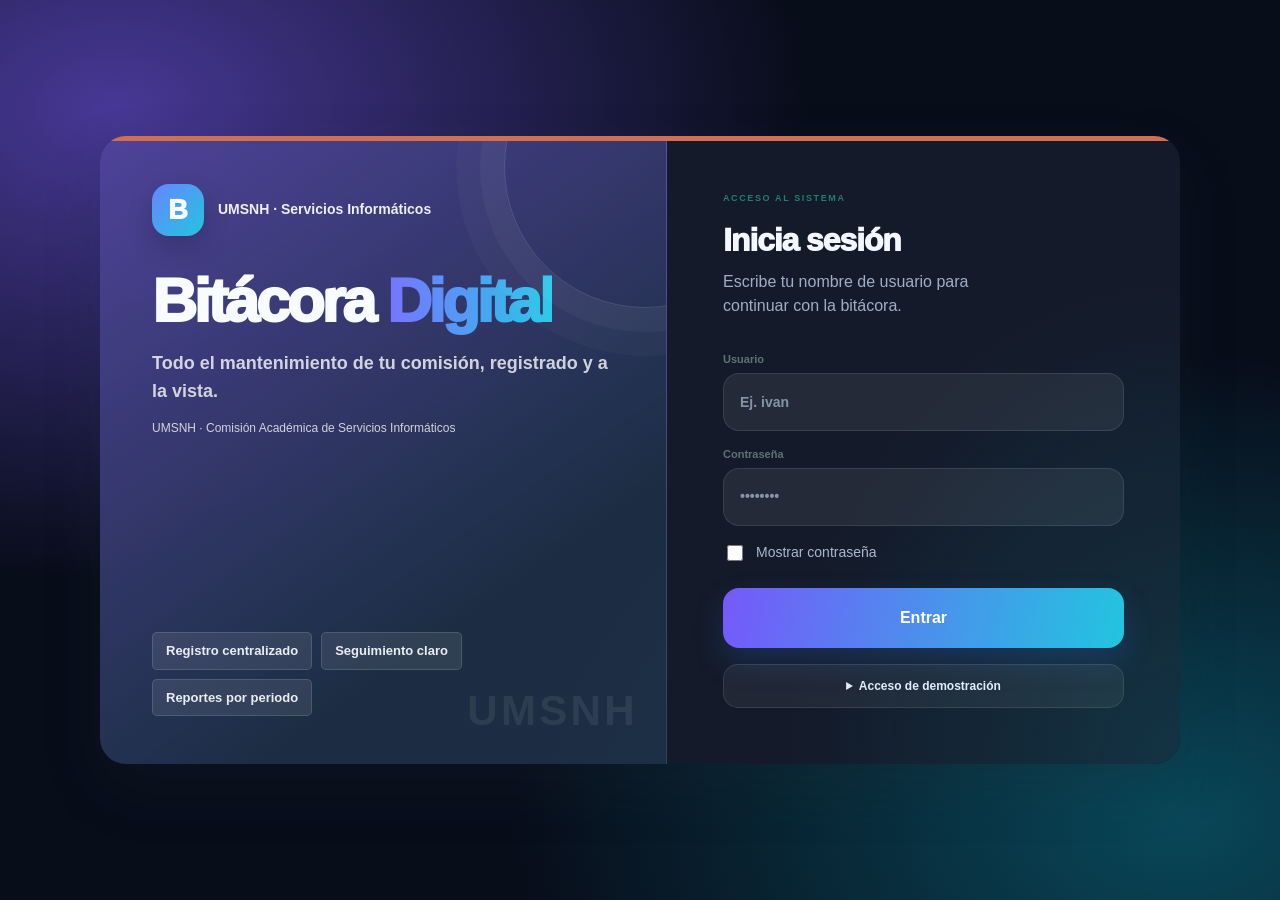
==== commit 217ec12b: "Add administrator user management for MariaDB Co-authored-by: Copilot <223556219+Copilot@users.norep" ====
--- a/index.html
+++ b/index.html
@@ -9,12 +9,12 @@
   <link rel="stylesheet" href="./css/simple.css?v=57" />
   <link rel="stylesheet" href="./css/final-ui.css?v=8" />
   <link rel="stylesheet" href="./css/premium-dashboard.css?v=2" />
-  <link rel="stylesheet" href="./css/reference-design.css?v=10" />
+  <link rel="stylesheet" href="./css/reference-design.css?v=11" />
 </head>
 <body>
   <a class="skip" href="#main">Saltar al contenido</a>
 
-  <!-- Login simple (local) -->
+  <!-- Inicio de sesión local o en servidor, según js/config.js -->
   <section class="login" id="login" hidden>
     <div class="login-card">
       <div class="login-side">
@@ -37,15 +37,12 @@
       <div class="login-main">
         <div class="login-main-kicker">Acceso al sistema</div>
         <div class="login-main-title">Inicia sesión</div>
-        <div class="login-main-sub">Selecciona tu usuario para continuar con la bitácora.</div>
+        <div class="login-main-sub">Escribe tu nombre de usuario para continuar con la bitácora.</div>
 
         <form id="login-form" class="login-form">
           <label class="field">
             <span>Usuario</span>
-            <select id="login-user" required>
-              <option value="ivan">Iván</option>
-              <option value="kevin">Kevin</option>
-            </select>
+            <input type="text" id="login-user" autocomplete="username" minlength="3" maxlength="32" placeholder="Ej. ivan" required />
           </label>
 
           <label class="field">
@@ -70,6 +67,7 @@
   </section>
 
   <div id="app" hidden>
+    <div id="sync-status" class="sync-status" role="status" aria-live="polite" hidden></div>
     <header class="topbar">
       <div class="topbar-inner">
         <div class="brand">
@@ -101,6 +99,7 @@
             <div class="usermenu-menu" id="usermenu-menu" hidden>
               <div class="usermenu-title" id="usermenu-title">—</div>
               <div class="usermenu-meta" id="usermenu-meta">—</div>
+              <button class="btn btn-ghost reports-item" type="button" id="btn-admin-users" hidden>Administrar usuarios</button>
               <button class="btn btn-ghost reports-item" type="button" id="btn-logout">Cerrar sesión</button>
             </div>
           </div>
@@ -413,6 +412,48 @@
       </form>
     </dialog>
 
+    <dialog class="modal" id="users-modal">
+      <div class="modal-card">
+        <div class="modal-head">
+          <div>
+            <div class="modal-title">Administrar usuarios</div>
+            <div class="modal-sub">Solo Iván puede crear cuentas y cambiar sus contraseñas. Los cambios se guardan en MariaDB.</div>
+          </div>
+          <button class="icon-btn" type="button" id="btn-users-close" aria-label="Cerrar">✕</button>
+        </div>
+
+        <form id="user-create-form">
+          <div class="grid">
+            <label class="field">
+              <span>Nombre de usuario</span>
+              <input type="text" id="new-user-username" name="username" minlength="3" maxlength="32" pattern="[a-zA-Z0-9][a-zA-Z0-9_-]{2,31}" autocomplete="off" required />
+            </label>
+            <label class="field">
+              <span>Nombre para mostrar</span>
+              <input type="text" id="new-user-name" name="display_name" maxlength="120" required />
+            </label>
+            <label class="field">
+              <span>Rol / cargo</span>
+              <input type="text" id="new-user-role" name="role" maxlength="160" />
+            </label>
+            <label class="field">
+              <span>Contraseña inicial</span>
+              <input type="password" id="new-user-password" name="password" minlength="12" maxlength="1024" autocomplete="new-password" required />
+            </label>
+          </div>
+          <div class="modal-actions">
+            <button class="btn" type="submit">Agregar usuario</button>
+          </div>
+        </form>
+
+        <p id="users-message" role="status" aria-live="polite" hidden></p>
+        <section aria-labelledby="users-list-title">
+          <h3 id="users-list-title">Cuentas registradas</h3>
+          <div id="users-list"></div>
+        </section>
+      </div>
+    </dialog>
+
     <!-- Evento -->
     <dialog class="modal" id="event-modal">
       <form method="dialog" class="modal-card" id="event-form">
@@ -487,7 +528,8 @@
     </dialog>
   </div>
 
-  <script type="module" src="./js/simple.js?v=63"></script>
+  <script src="./js/config.js?v=1"></script>
+  <script type="module" src="./js/simple.js?v=65"></script>
 
   <script>
     // Service Worker (opcional)
@@ -495,7 +537,7 @@
       try {
         if (!('serviceWorker' in navigator)) return;
         if (location.protocol !== 'http:' && location.protocol !== 'https:') return;
-        navigator.serviceWorker.register('./sw.js?v=69').catch(() => {});
+        navigator.serviceWorker.register('./sw.js?v=70').catch(() => {});
       } catch {}
     })();
   </script>
--- a/css/reference-design.css
+++ b/css/reference-design.css
@@ -2197,3 +2197,86 @@
     transition:none;
   }
 }
+
+#sync-status{
+  position:fixed;
+  right:16px;
+  bottom:16px;
+  z-index:9999;
+  max-width:min(420px,calc(100vw - 32px));
+  padding:10px 14px;
+  border:1px solid #b8d7f0;
+  border-radius:12px;
+  background:#eff8ff;
+  color:#164e78;
+  box-shadow:0 8px 24px rgba(15,46,74,.14);
+  font-size:13px;
+}
+
+#sync-status.is-error{
+  border-color:#efb8b8;
+  background:#fff1f1;
+  color:#9b2424;
+}
+
+#users-modal .modal-card{
+  max-width:760px;
+}
+
+#user-create-form .modal-actions{
+  justify-content:flex-start;
+  padding-top:12px;
+}
+
+#users-list{
+  display:grid;
+  gap:12px;
+  margin-top:12px;
+}
+
+.admin-user-row{
+  display:grid;
+  grid-template-columns:minmax(150px,1fr) minmax(280px,1.4fr);
+  gap:14px;
+  align-items:center;
+  padding:14px;
+  border:1px solid #dce8f1;
+  border-radius:12px;
+  background:#f8fbfd;
+}
+
+.admin-user-info{
+  display:grid;
+  gap:4px;
+  overflow-wrap:anywhere;
+}
+
+.admin-user-info span{
+  color:#657b8e;
+  font-size:13px;
+}
+
+.admin-password-form{
+  display:flex;
+  align-items:flex-end;
+  gap:8px;
+}
+
+.admin-password-form .field{
+  flex:1;
+  min-width:0;
+}
+
+#users-message.is-error{
+  color:#9b2424;
+}
+
+@media(max-width:640px){
+  .admin-user-row{
+    grid-template-columns:minmax(0,1fr);
+  }
+  .admin-password-form{
+    align-items:stretch;
+    flex-direction:column;
+  }
+}
